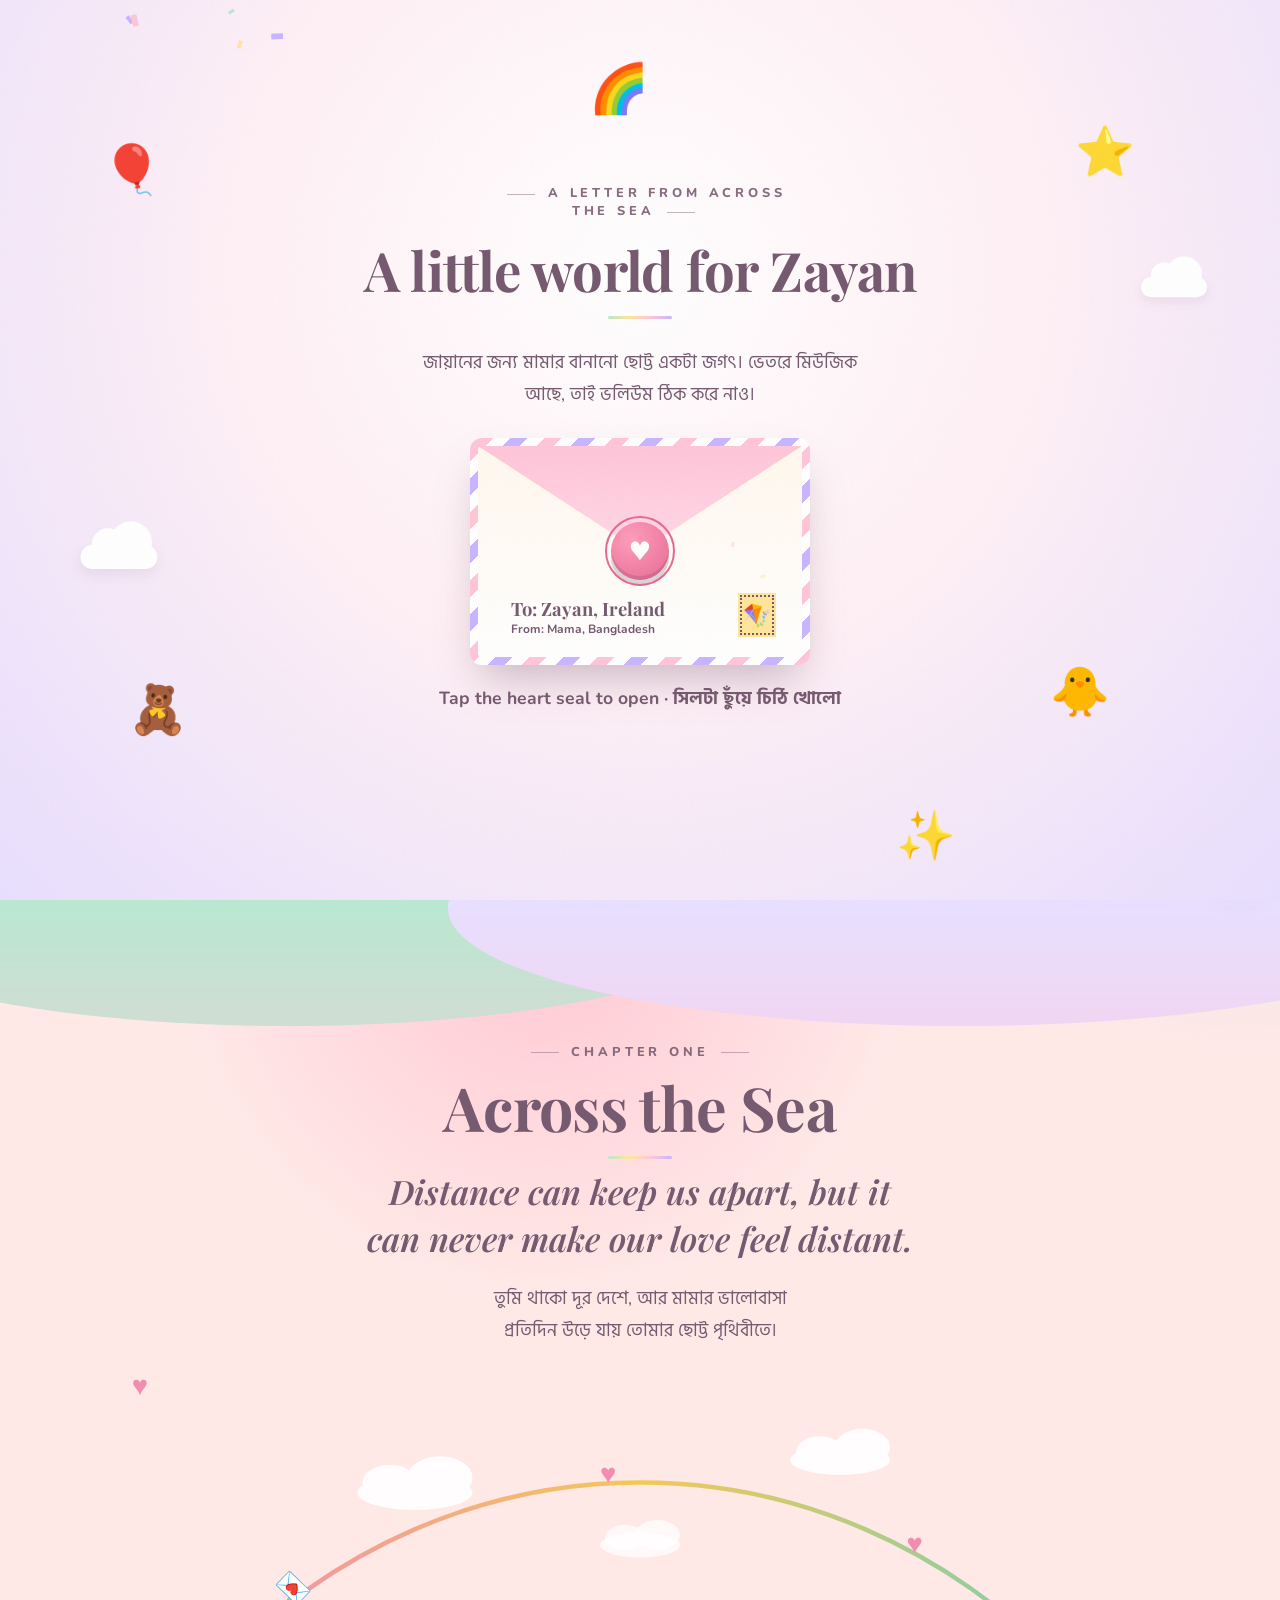
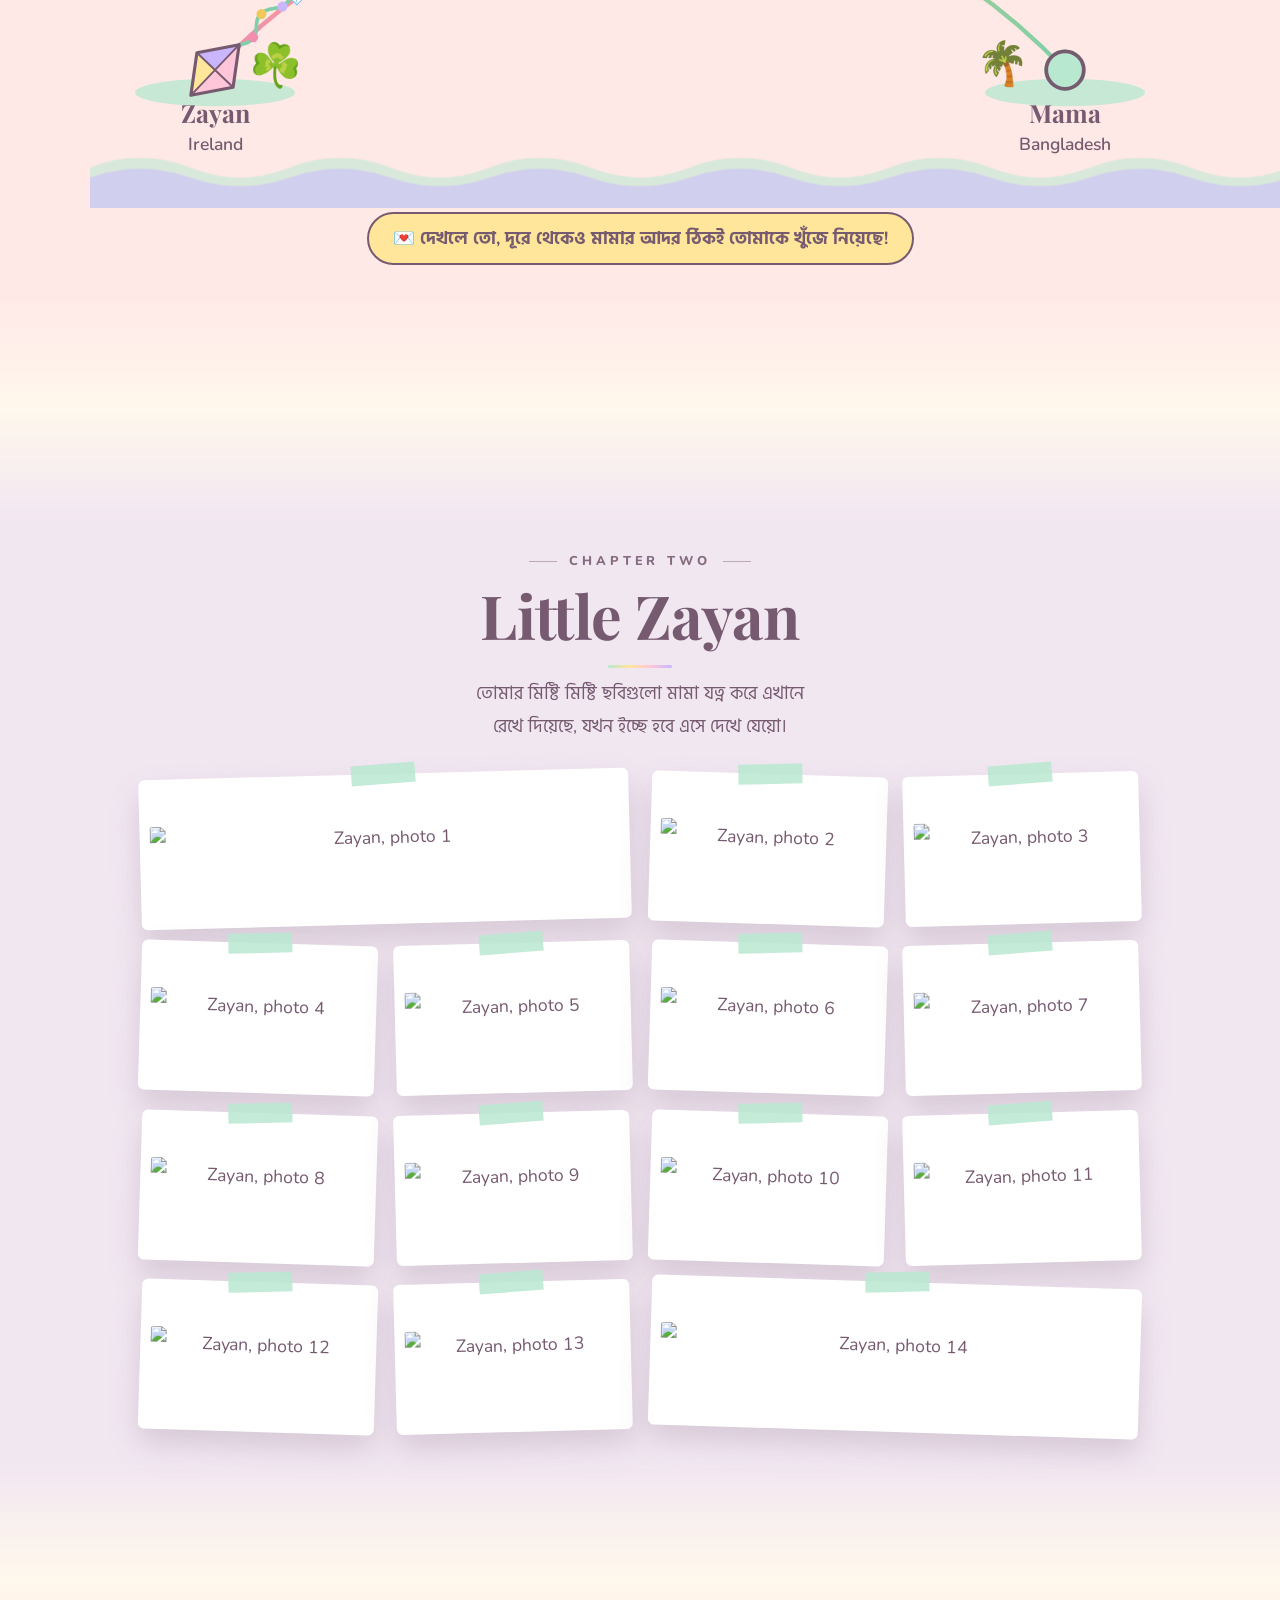
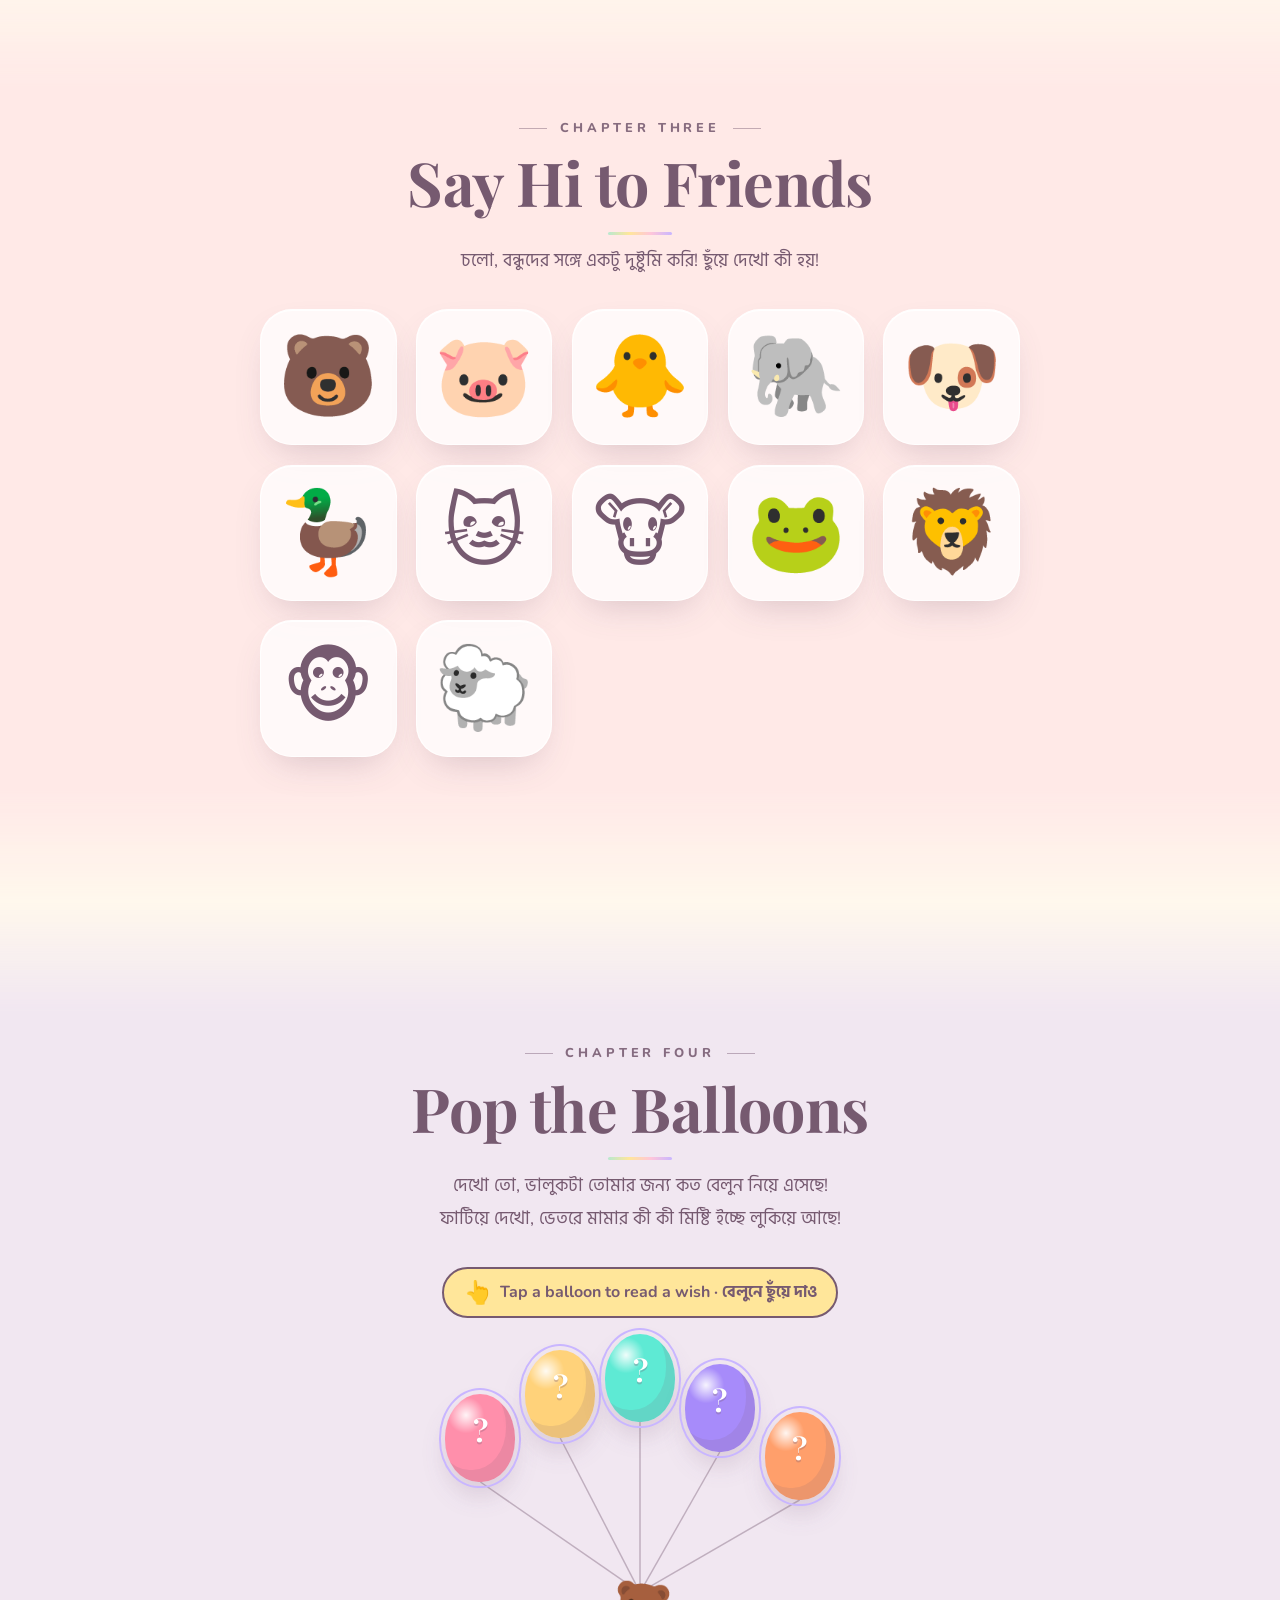
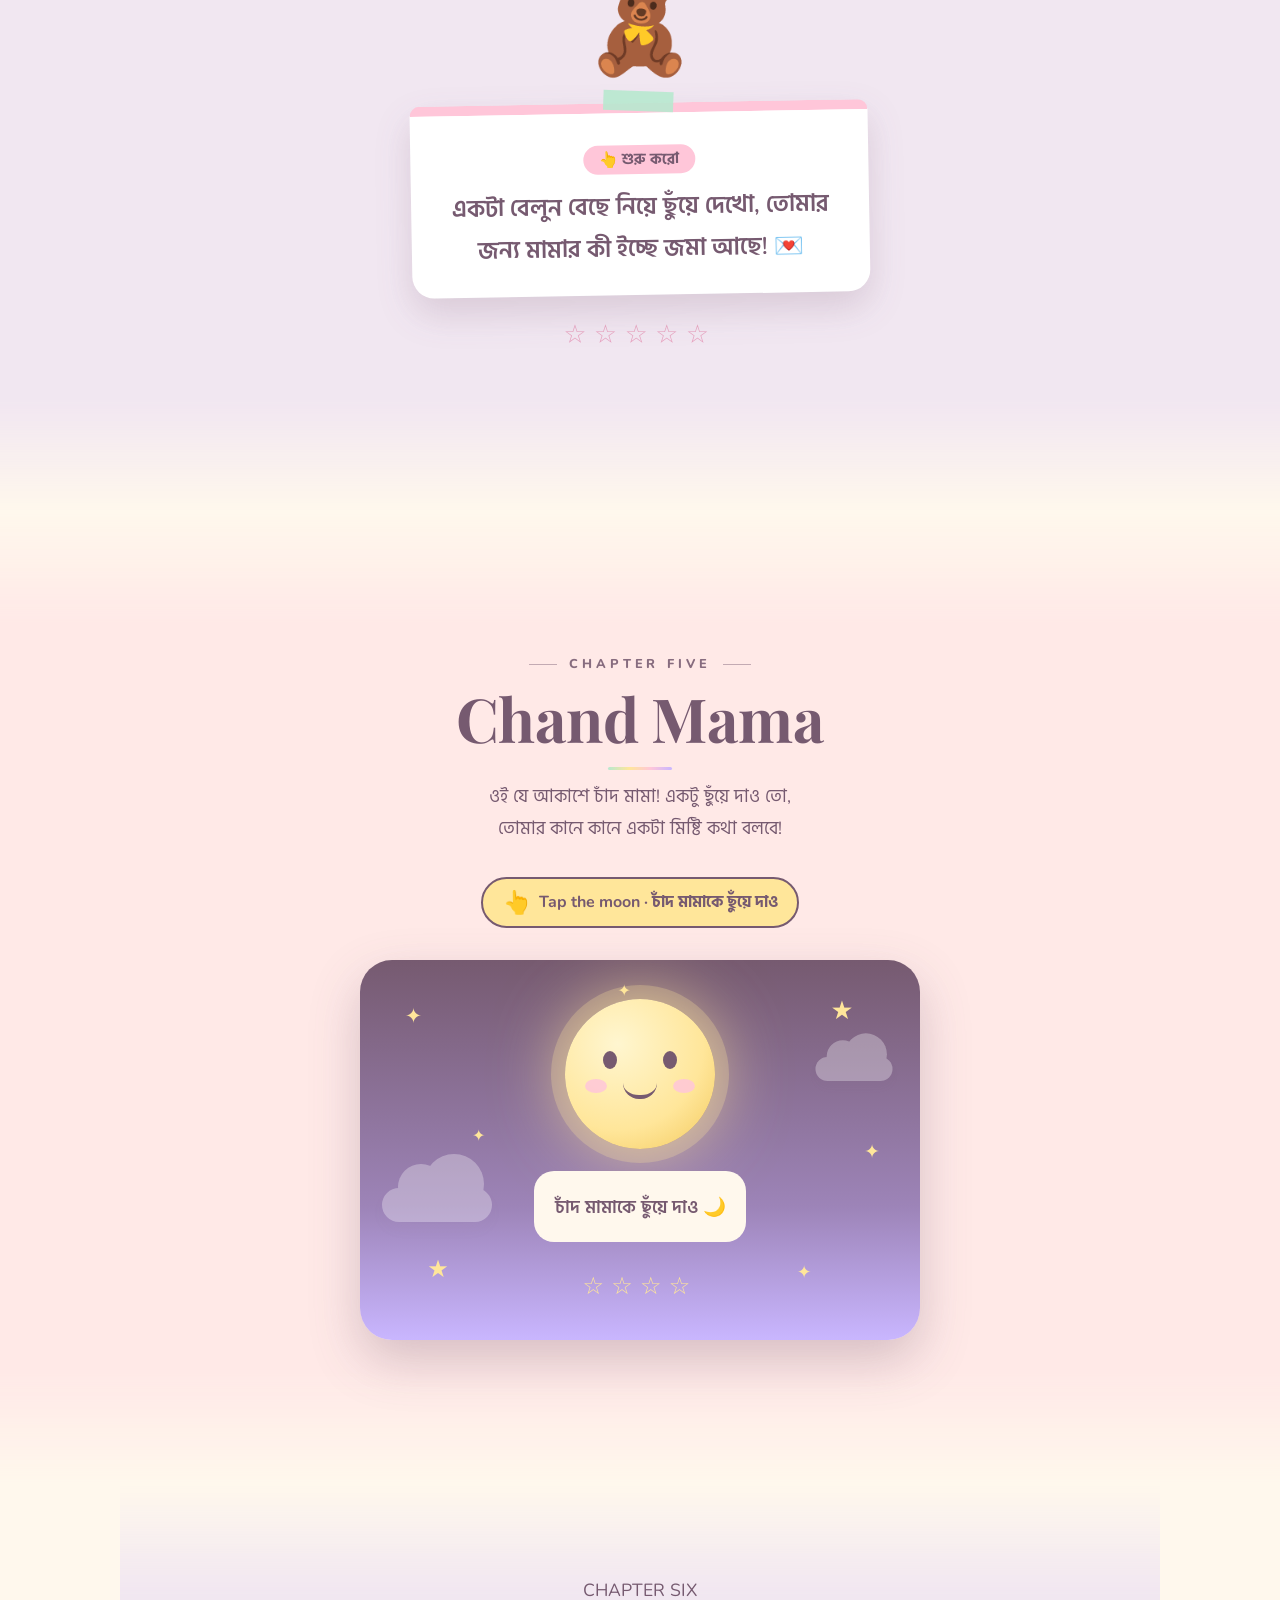
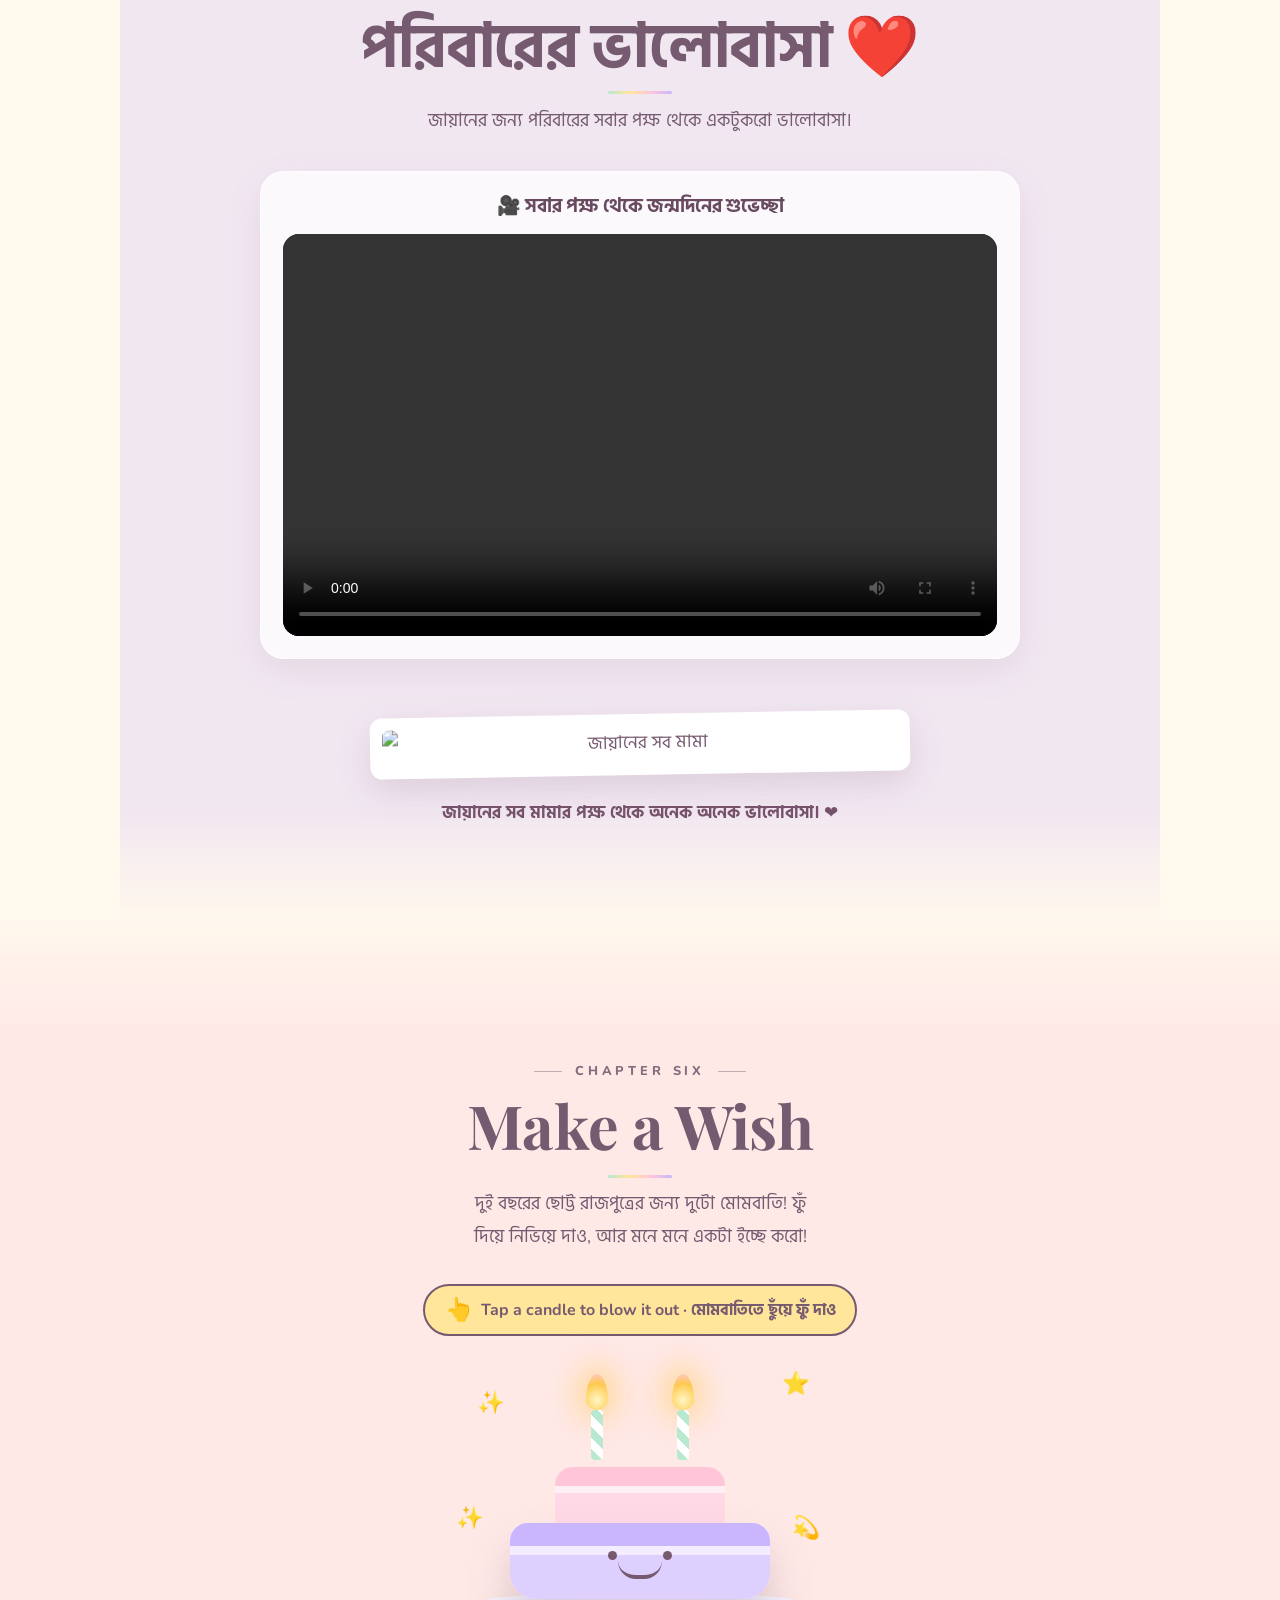
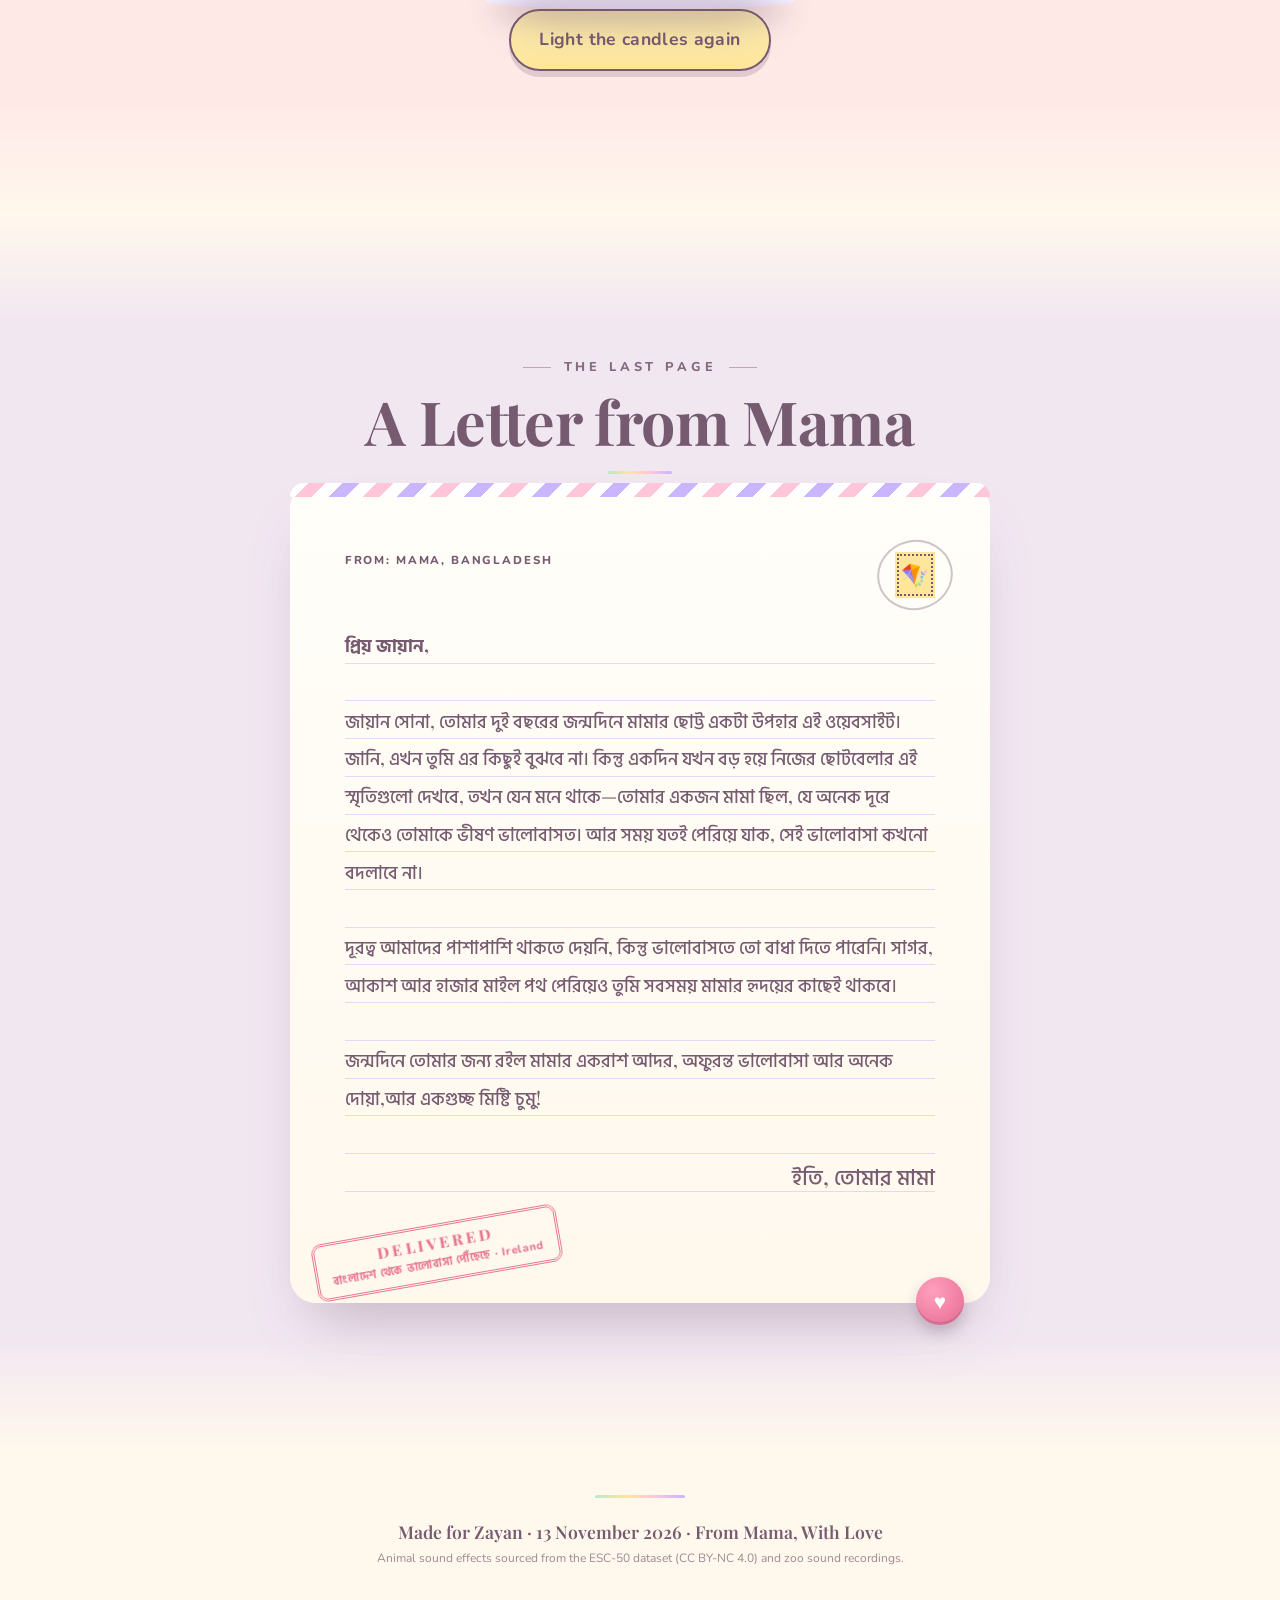
==== images/test.html @ f8119c68 "picture update" ====
<!DOCTYPE html>
<html lang="en">
<head>
<meta charset="utf-8">
<meta name="viewport" content="width=device-width, initial-scale=1, viewport-fit=cover">
<title>Happy 2nd Birthday, Zayan</title>
<link rel="preconnect" href="https://fonts.googleapis.com">
<link rel="stylesheet" href="https://fonts.googleapis.com/css2?family=Hind+Siliguri:wght@400;500;600&family=Nunito:wght@400;600;700&family=Playfair+Display:wght@600;700;800&display=swap">
<style>
/* Candy Wonderland storybook. Playfair Display headings, Nunito English body, Hind Siliguri Bangla. */
:root{--bg:#FFF8ED;--pink:#FFC6D9;--lav:#C9B6FF;--lemon:#FFE69A;--mint:#B9E8D0;--plum:#765A70;--mlav:#E8DFFF;--ppink:#FFF0F5;
--ink:var(--plum);--glass:rgba(255,255,255,.74);--line:rgba(118,90,112,.2);--ease:cubic-bezier(.22,1,.36,1);
--serif:"Playfair Display","Hind Siliguri",Georgia,serif;--sans:"Nunito","Hind Siliguri",system-ui,sans-serif;
box-sizing:border-box;color-scheme:light;padding-top:env(safe-area-inset-top,0px);padding-bottom:env(safe-area-inset-bottom,0px)}
*,*::before,*::after{box-sizing:inherit}
html{scroll-behavior:smooth;scroll-padding-top:env(safe-area-inset-top,0px)}
body{margin:0;background:var(--bg);color:var(--ink);font:400 1.1rem/1.85 var(--sans);overflow-x:hidden}
body.lock{overflow:hidden}
h1,h2,h3{font-family:var(--serif);margin:0;font-weight:700;line-height:1.15}
p{margin:0 0 1rem}
button{font:inherit;color:inherit;cursor:pointer;touch-action:manipulation;-webkit-tap-highlight-color:transparent}
:focus-visible{outline:3px solid var(--plum);outline-offset:4px;border-radius:12px}

/* pastel aurora + tiny sparkles (JS shifts --c per scene) */
@property --c{syntax:"<color>";inherits:false;initial-value:#C9B6FF}
.aur{position:fixed;z-index:-1;width:65vmax;height:65vmax;border-radius:50%;opacity:.5;background:radial-gradient(circle,var(--c) 0,transparent 62%);transition:--c 2.4s}
.a1{--c:#C9B6FF;left:-25vmax;top:-20vmax}.a2{--c:#B9E8D0;right:-30vmax;top:30vh;opacity:.4}.a3{--c:#FFC6D9;left:10vw;bottom:-35vmax;opacity:.45}
body::before{content:"";position:fixed;inset:0;z-index:-1;pointer-events:none;opacity:.6;background:radial-gradient(4px 4px at 12% 18%,#C9B6FF,transparent),radial-gradient(3px 3px at 30% 60%,#FFC6D9,transparent),radial-gradient(4px 4px at 55% 12%,#FFE69A,transparent),radial-gradient(3px 3px at 72% 40%,#B9E8D0,transparent),radial-gradient(4px 4px at 88% 75%,#C9B6FF,transparent),radial-gradient(3px 3px at 20% 88%,#FFE69A,transparent),radial-gradient(3px 3px at 46% 80%,#FFC6D9,transparent),radial-gradient(4px 4px at 93% 14%,#B9E8D0,transparent),radial-gradient(3px 3px at 7% 48%,#FFC6D9,transparent)}
#fx{position:fixed;inset:0;width:100%;height:100%;pointer-events:none;z-index:90}
.bar{position:fixed;left:0;right:0;top:0;height:4px;background:linear-gradient(90deg,var(--mint),var(--lemon),var(--pink),var(--lav));transform:scaleX(0);transform-origin:0 50%;z-index:70}
.glass{background:var(--glass);border:1px solid var(--line);border-radius:26px;box-shadow:0 10px 30px rgba(118,90,112,.12)}
.btn{display:inline-block;padding:.8rem 1.8rem;border-radius:999px;border:2px solid var(--plum);background:var(--lemon);font-weight:700;color:var(--plum);text-decoration:none;transition:box-shadow .4s var(--ease),background .4s,transform .2s}
.btn:hover{background:var(--pink);box-shadow:0 8px 0 rgba(118,90,112,.25)}.btn:active{transform:scale(.96)}.btn[hidden]{display:none}

/* gate: a letter from Mama (airmail envelope) */
.gate{position:fixed;inset:0;z-index:80;display:grid;place-content:center;justify-items:center;gap:1.1rem;text-align:center;padding:1.5rem;overflow:hidden;background:radial-gradient(circle at 50% 30%,#fff,var(--ppink) 45%,var(--mlav) 100%);transition:opacity 1s var(--ease),visibility 0s 1s}
.gate.open{opacity:0;visibility:hidden;pointer-events:none}
.gate>*{position:relative;z-index:1}.gate>.fzs,.gate>.cloud{position:absolute;z-index:0}
.gate h2{font-size:clamp(2rem,7.5vw,3.4rem)}
.gate p{max-width:26em;margin:0}
.env{width:min(84vw,340px);aspect-ratio:3/2;margin-top:.6rem;animation:eb 3s ease-in-out infinite}
@keyframes eb{50%{translate:0 -8px}}
.env>*{position:absolute}
.env .back{inset:0;border:8px solid transparent;border-radius:12px;background:linear-gradient(#fff,#fff) padding-box,repeating-linear-gradient(-45deg,var(--pink) 0 12px,#fff 12px 24px,var(--lav) 24px 36px,#fff 36px 48px) border-box;box-shadow:0 22px 40px -12px rgba(118,90,112,.4)}
.env .card{z-index:1;left:12%;right:12%;top:12%;bottom:12%;display:grid;place-items:center;border-radius:6px;background:#FFFDF6;border:1px solid var(--line);font:700 1.15rem/1.4 var(--serif);color:var(--plum);transition:transform 1s var(--ease) .45s}
.env .front{z-index:2;inset:8px;border-radius:6px;background:linear-gradient(#FFF8ED,#fff);clip-path:polygon(0 0,50% 50%,100% 0,100% 100%,0 100%)}
.env .addr{z-index:2;left:12%;bottom:12%;display:grid;gap:.15rem;text-align:left;line-height:1.25}
.env .addr b{font:700 1.15rem/1.2 var(--serif);white-space:nowrap}.env .addr small{font-size:.75rem;font-weight:700;white-space:nowrap}
.env .stamp{z-index:2;right:10%;bottom:12%;width:38px;height:44px;display:grid;place-items:center;font-size:1.4rem;background:var(--lemon);outline:2px dotted var(--plum);outline-offset:-4px}
.env .flap{z-index:3;top:8px;left:8px;right:8px;height:calc(50% - 8px);transform-origin:50% 0;background:linear-gradient(#FFC6D9,#ffd9e6);clip-path:polygon(0 0,100% 0,50% 100%);transition:transform .7s var(--ease),z-index 0s .35s}
.seal{z-index:4;left:50%;top:50%;width:58px;height:58px;margin:-29px 0 0 -29px;padding:0;border:0;border-radius:50%;background:radial-gradient(circle at 35% 30%,#ff9fbd,#e56a93);color:#fff;font:400 1.6rem/1 var(--sans);box-shadow:0 6px 0 rgba(118,90,112,.25),inset 0 -4px 0 rgba(0,0,0,.1);animation:sp 2.2s ease-in-out infinite;transition:opacity .3s}
@keyframes sp{50%{scale:1.1}}
.seal::after{content:"";position:absolute;inset:-6px;border:2px solid #e56a93;border-radius:50%;pointer-events:none;animation:rg 2s ease-out infinite}
.gate.opening .env{animation:none}
.gate.opening .flap{transform:rotateX(180deg);z-index:0}
.gate.opening .card{transform:translateY(-62%)}
.gate.opening .seal{opacity:0;animation:none;pointer-events:none}
.tap{font-weight:700;animation:tp 1.8s ease-in-out infinite}
@keyframes tp{50%{opacity:.5}}
@media (max-height:720px){.gate .chap{display:none}.env{width:min(72vw,300px)}.gate{gap:.7rem}.gate h2{font-size:1.9rem}}
@media (prefers-reduced-motion:reduce){.env,.seal,.seal::after,.tap{animation:none!important}}
/* sections as storybook scenes */
section{position:relative;padding:clamp(5rem,13vw,9rem) 1.25rem;max-width:1040px;margin:0 auto;text-align:center}
section{isolation:isolate}
section::after{content:"";position:absolute;z-index:-1;top:0;bottom:0;left:50%;width:100vw;translate:-50% 0;pointer-events:none;background:var(--tint);-webkit-mask-image:linear-gradient(transparent,#000 7rem,#000 calc(100% - 7rem),transparent);mask-image:linear-gradient(transparent,#000 7rem,#000 calc(100% - 7rem),transparent)}
section:nth-of-type(odd){--tint:rgba(255,198,217,.3)}
section:nth-of-type(even){--tint:rgba(201,182,255,.26)}
h2{font-size:clamp(2.2rem,6vw,3.8rem);color:var(--plum);margin-bottom:.6rem}
h2::after{content:"✦ ✦ ✦";display:block;margin-top:.4rem;font:400 .9rem var(--sans);letter-spacing:.5em;color:#E7A3BF}
.sub{max-width:32em;margin:0 auto 2rem}
.quote{font:italic 600 clamp(1.4rem,3.8vw,2.1rem)/1.4 var(--serif);max-width:22em;margin:0 auto 1.2rem}
.rv{opacity:0;transform:translateY(46px);transition:opacity 1.1s var(--ease),transform 1.1s var(--ease);transition-delay:var(--d,0s)}.rv.in{opacity:1;transform:none}

/* hero */
.hero{max-width:none;min-height:100svh;display:grid;place-items:center;overflow:hidden;padding:5rem 1rem 9rem;background:linear-gradient(var(--mlav),var(--ppink) 60%,var(--bg));box-shadow:none;clip-path:none}
.big2{position:absolute;font:800 clamp(20rem,85vw,50rem)/1 var(--serif);color:transparent;-webkit-text-stroke:2px rgba(201,182,255,.55);transform:translate(calc(var(--px,0)*-26px),calc(var(--py,0)*-26px));pointer-events:none;user-select:none}
.hero-in{position:relative;z-index:1}
.kicker{display:inline-block;padding:.35rem 1.5rem;border:2px solid var(--plum);border-radius:999px;background:var(--lemon);font:italic 700 clamp(1.1rem,3.6vw,1.6rem)/1.3 var(--serif);opacity:0;transform:translateY(20px)}
.name{font-size:clamp(5.2rem,25vw,14rem);line-height:.95;color:var(--pink);-webkit-text-stroke:2px var(--plum);text-shadow:0 6px 0 var(--lav),0 14px 0 rgba(118,90,112,.2);margin:.1em 0 .15em;display:flex;justify-content:center}
.name span{display:inline-block;opacity:0;transform:translateY(.6em) rotate(8deg) scale(.7)}
.bn{font:600 clamp(1.3rem,4.5vw,1.9rem)/1.4 var(--serif);opacity:0;transform:translateY(20px)}
.go .kicker,.go .bn{animation:up 1s var(--ease) forwards}.go .kicker{animation-delay:.5s}.go .bn{animation-delay:1.5s}
.go .name span{animation:pop .9s var(--ease) forwards;animation-delay:calc(.7s + var(--i)*.11s)}
@keyframes up{to{opacity:1;transform:none}}@keyframes pop{to{opacity:1;transform:none}}
.note{display:inline-block;width:min(88vw,24em);margin:1.8rem 0 .4rem;padding:.9rem 1.4rem;font:600 clamp(1.05rem,3.8vw,1.3rem)/1.6 var(--sans);opacity:0}.go .note{animation:up 1s 2s var(--ease) forwards}
.note span{display:block;transition:opacity .6s ease,transform .6s ease}.note span.out{opacity:0;transform:translateY(8px)}
.hero .btn{margin-top:1.5rem;opacity:0}.go .hero .btn{animation:up 1s 2.5s var(--ease) forwards}
.fzs{position:absolute;inset:0;pointer-events:none}
.fz{position:absolute;font-size:clamp(1.8rem,6vw,3rem);translate:calc(var(--px,0)*var(--k)*1px) calc(var(--py,0)*var(--k)*1px);animation:fz var(--t) ease-in-out infinite alternate}
@keyframes fz{to{transform:translateY(-26px) rotate(10deg)}}
.scene{position:absolute;left:0;right:0;bottom:0;height:24vh;pointer-events:none}
.hill{position:absolute;bottom:-14vh;height:26vh;border-radius:50%}
.h1{left:-15%;width:75%;background:var(--mint)}.h2{right:-15%;width:80%;background:#E8DFFF;border-top:6px solid #fff}
.castle{position:absolute;right:7%;bottom:5vh;width:clamp(90px,22vw,150px);height:auto;filter:drop-shadow(0 8px 0 rgba(118,90,112,.12))}
.sky{position:absolute;inset:0;pointer-events:none}
.rainbow{position:absolute;left:50%;top:5%;width:min(92vw,680px);height:auto;translate:-50% 0;opacity:.55;fill:none;stroke-width:16;stroke-linecap:round}
.cloud{position:absolute;width:110px;height:34px;border-radius:999px;background:#fff;box-shadow:0 8px 18px rgba(118,90,112,.1);animation:cl 9s ease-in-out infinite alternate}
.cloud::before,.cloud::after{content:"";position:absolute;background:#fff;border-radius:50%}
.cloud::before{width:46px;height:46px;left:16px;top:-24px}.cloud::after{width:60px;height:60px;left:42px;top:-34px}
.c1{left:6%;top:16%}.c2{right:6%;top:34%;scale:.8;animation-delay:-3s}.c3{left:12%;top:54%;scale:.6;opacity:.8;animation-delay:-6s}
@keyframes cl{to{translate:34px 0}}
.cue{margin:1.6rem 0 0;font-size:.95rem;font-weight:700;opacity:0}
.go .cue{animation:up 1s 3s var(--ease) forwards,nudge 1.6s 4s ease-in-out infinite}
@keyframes nudge{50%{translate:0 6px}}

/* kite */
.map{width:100%;height:auto;overflow:visible;margin-top:1rem}.map text{font:700 20px var(--serif);fill:var(--plum)}.map .s{font:600 14px var(--sans)}
.map .ht{font-size:22px;fill:#F28DB0}
.map .em{font:400 34px sans-serif}.map .env{font:400 22px sans-serif}
.arr{display:inline-block;margin:1.2rem auto 0;padding:.7rem 1.5rem;border-radius:999px;background:var(--lemon);border:2px solid var(--plum);font:700 1.1rem/1.5 var(--sans);opacity:0;transform:translateY(14px) scale(.96);transition:opacity .8s var(--ease),transform .8s var(--ease)}
.arr.on{opacity:1;transform:none}
.cl{opacity:.9;animation:cld 10s ease-in-out infinite alternate}.cl2{animation-delay:-4s}.cl3{animation-delay:-7s}
@keyframes cld{to{translate:40px 0}}
.w1,.w2{animation:wv 7s linear infinite}.w2{animation-duration:10s;animation-direction:reverse}
@keyframes wv{to{translate:-160px 0}}
.ring{transform-box:fill-box;transform-origin:center;animation:rg 2.4s ease-out infinite}.r2{animation-delay:-1.2s}
@keyframes rg{from{opacity:.8;transform:scale(1)}to{opacity:0;transform:scale(2.3)}}
.ksway{animation:ksw 2.6s ease-in-out infinite alternate}@keyframes ksw{from{transform:rotate(-7deg)}to{transform:rotate(7deg)}}
.ktail{transform-origin:0 28px;animation:ktl 1.1s ease-in-out infinite alternate}@keyframes ktl{from{transform:rotate(-14deg)}to{transform:rotate(14deg)}}
.hearts{opacity:0;transition:opacity .8s}.map.arrived .hearts{opacity:1}
@media (prefers-reduced-motion:reduce){.ksway,.ktail,.cl,.w1,.w2,.ring{animation:none!important}.hearts{display:none}}

/* photos: polaroid frames, never cropped */
.grid{display:grid;grid-template-columns:repeat(2,1fr);gap:1.2rem;max-width:1000px;margin:0 auto;align-items:start}
.tile{position:relative;padding:10px 10px 34px;border:0;border-radius:6px;background:#fff;box-shadow:0 14px 30px rgba(118,90,112,.22);rotate:-1.5deg;min-height:150px;transition:rotate .4s var(--ease)}
.tile:nth-of-type(even){rotate:1.8deg}.tile:hover{rotate:0deg}
.tile::before{content:"";position:absolute;top:-10px;left:50%;width:64px;height:20px;margin-left:-32px;background:rgba(185,232,208,.85);rotate:-3deg}
.tile img{display:block;width:100%;height:auto;border-radius:3px}
.tile span{display:grid;place-content:center;min-height:180px;border-radius:3px;background:linear-gradient(145deg,var(--mlav),var(--pink));font:700 2rem var(--serif);color:var(--plum)}.tile small{font:600 .85rem var(--sans)}
.tile:first-of-type,.tile:last-of-type{grid-column:span 2}
@media (min-width:800px){.grid{grid-template-columns:repeat(4,1fr)}.tile:first-of-type,.tile:last-of-type{grid-column:span 2}}
.lb{position:fixed;inset:0;z-index:85;display:grid;place-items:center;background:rgba(60,40,58,.94)}.lb[hidden]{display:none}
.lb img{max-width:92vw;max-height:80svh;border-radius:12px;object-fit:contain;border:8px solid #fff}
.lb button{position:absolute;width:48px;height:48px;border-radius:50%;border:0;background:var(--lemon);color:var(--plum);font-size:1.6rem;line-height:1}
#lbx{top:calc(1rem + env(safe-area-inset-top,0px));right:1rem}#lbp{left:.8rem;top:50%}#lbn{right:.8rem;top:50%}

/* friends */
.fr{display:grid;grid-template-columns:repeat(auto-fit,minmax(130px,1fr));gap:1.2rem;max-width:760px;margin:0 auto}
.fb{position:relative;aspect-ratio:1;padding:0;border-radius:32px;font-size:clamp(3.4rem,14vw,5rem);line-height:1;display:grid;place-items:center;animation:sway 4s ease-in-out infinite;animation-delay:var(--dl);transition:transform .3s var(--ease),translate .3s var(--ease),opacity 1s var(--ease)}
@media (hover:hover){.fb:hover{translate:0 -5px}}
@keyframes sway{50%{transform:rotate(3deg) translateY(-6px)}}
@keyframes boing{30%{transform:scale(1.25,.8)}60%{transform:scale(.9,1.2) translateY(-18px)}}
.fb .bub{position:absolute;bottom:92%;left:50%;transform:translate(-50%,0);opacity:0;padding:.35rem .9rem;border-radius:16px;font:600 .95rem/1.3 var(--serif);width:max-content;max-width:min(170px,44vw);text-align:center;background:var(--lemon);color:var(--plum);pointer-events:none;z-index:2}
.fb.hit{animation:wiggle .5s ease}
@keyframes wiggle{25%{transform:rotate(-6deg)}50%{transform:rotate(6deg)}75%{transform:rotate(-3deg)}}
.fb .bub{transform:translate(-50%,6px);transition:opacity .25s ease,transform .25s ease}
.fb.hit .bub{opacity:1;transform:translate(-50%,0)}

/* balloons */
.bunch{position:relative;height:340px;max-width:420px;margin:0 auto}
.bl{position:absolute;width:70px;height:88px;margin-left:-35px;border:0;border-radius:50% 50% 48% 48%;background:radial-gradient(circle at 30% 24%,rgba(255,255,255,.9),transparent 22%),var(--c);box-shadow:inset -9px -12px 0 rgba(118,90,112,.14),0 14px 24px rgba(118,90,112,.18);animation:bob var(--t,4s) ease-in-out infinite;transition:transform .35s var(--ease),opacity .35s}
.bl:hover{transform:scale(1.08)}.bl.pop{transform:scale(1.7);opacity:0;pointer-events:none}
@keyframes bob{50%{translate:0 -18px}}
.strings{position:absolute;inset:0;width:100%;height:100%}.strings line{stroke:rgba(118,90,112,.4);stroke-width:1.5;vector-effect:non-scaling-stroke}
.bear{position:absolute;left:50%;bottom:0;translate:-50% 0;font-size:5.5rem;line-height:1}.bear.hit{animation:boing .6s var(--ease)}
.say{--wc:#C9B6FF;position:relative;max-width:26em;min-height:8.5rem;margin:1.8rem auto 1rem;padding:2rem 1.6rem 1.6rem;display:grid;gap:.7rem;place-items:center;align-content:center;background:#fff;border:0;border-top:10px solid var(--wc);border-radius:10px 10px 22px 22px;box-shadow:0 16px 36px rgba(118,90,112,.2);rotate:-1deg}
.say::before{content:"";position:absolute;top:-22px;left:50%;width:70px;height:20px;margin-left:-35px;background:rgba(185,232,208,.9);rotate:3deg}
.wn{display:inline-block;padding:.15rem 1rem;border-radius:999px;background:var(--wc);font:700 .95rem/1.6 var(--sans);color:var(--plum)}
.wt{font:600 clamp(1.25rem,4.4vw,1.5rem)/1.75 var(--sans)}
.say.sw{animation:sayIn .5s var(--ease)}@keyframes sayIn{from{opacity:0;transform:translateY(10px) scale(.96)}}
.starrow{font-size:1.6rem;letter-spacing:.3em;color:#E7A3BF;margin-bottom:.6rem}
.bl::after{content:"?";position:absolute;left:0;right:0;top:24%;font:700 1.9rem/1 var(--serif);color:#fff;text-shadow:0 2px 0 rgba(118,90,112,.3);pointer-events:none}
.bl::before{content:"";position:absolute;inset:-6px;border-radius:inherit;border:2px solid var(--c);pointer-events:none;animation:ring 2s ease-out infinite;animation-delay:inherit}
@keyframes ring{from{opacity:.9;transform:scale(.92)}to{opacity:0;transform:scale(1.4)}}
.hint{display:inline-flex;align-items:center;gap:.5rem;margin:0 auto 1rem;padding:.5rem 1.2rem;border-radius:999px;background:var(--lemon);border:2px solid var(--plum);font-weight:700;font-size:1rem;line-height:1.4}
.hint[hidden]{display:none}
.hint .fin{display:inline-block;font-size:1.4rem;animation:tapHint 1s ease-in-out infinite}
@keyframes tapHint{50%{transform:translateY(-6px)}}

/* cake */
.cake{position:relative;display:grid;justify-items:center;max-width:340px;margin:1rem auto 0;animation:floaty 5s ease-in-out infinite}
@keyframes floaty{50%{translate:0 -8px}}
.plate{width:310px;height:16px;margin-top:-6px;border-radius:50%;background:linear-gradient(#fff,var(--mlav));box-shadow:0 12px 22px rgba(118,90,112,.25)}
.tw{position:absolute;font-size:1.4rem;line-height:1;pointer-events:none;animation:twk 2.4s ease-in-out infinite}
@keyframes twk{50%{opacity:.25;transform:scale(.7) rotate(20deg)}}
.candles{display:flex;gap:2.4rem}
.cd1{background:none;border:0;padding:.4rem .8rem;display:grid;justify-items:center;transition:transform .3s var(--ease)}.cd1:hover{transform:scale(1.12)}
.fl{width:22px;height:36px;background:radial-gradient(circle at 50% 72%,#fff6c4,#ffc94d 58%,var(--pink));border-radius:50% 50% 50% 50%/72% 72% 28% 28%;box-shadow:0 0 30px 10px rgba(255,201,77,.5);animation:fk .45s ease-in-out infinite alternate;transition:opacity .4s,transform .4s}
.cd1.off .fl{opacity:0;transform:translateY(8px) scale(.2);animation:none}
.st{width:12px;height:50px;border-radius:4px;background:repeating-linear-gradient(45deg,var(--mint) 0 8px,#fff 8px 16px)}
@keyframes fk{to{transform:scale(1.1,.93) rotate(4deg)}}
.t2{width:170px;height:60px;border-radius:18px 18px 8px 8px;background:linear-gradient(var(--pink) 0 32%,#fff0f5 32% 44%,#ffd9e6 44%)}
.t1{position:relative;width:260px;height:76px;border-radius:18px 18px 26px 26px;margin-top:-4px;background:linear-gradient(var(--lav) 0 30%,#f3edff 30% 42%,#ddd0ff 42%);box-shadow:0 26px 40px rgba(118,90,112,.25)}
.t1::before{content:"";position:absolute;left:50%;top:50%;width:44px;height:18px;margin-left:-22px;border-bottom:4px solid var(--plum);border-radius:0 0 40px 40px}
.t1::after{content:"";position:absolute;left:calc(50% - 32px);top:38%;width:9px;height:9px;border-radius:50%;background:var(--plum);box-shadow:55px 0 var(--plum)}
.msg{position:relative;max-width:26em;margin:1.8rem auto 1rem;padding:1.6rem;background:#fff;border-top:10px solid var(--lemon);border-radius:10px 10px 22px 22px;box-shadow:0 16px 36px rgba(118,90,112,.2);rotate:-1deg;font:600 clamp(1.25rem,4.4vw,1.5rem)/1.75 var(--sans)}
.msg:empty{display:none}
.msg.sw{animation:sayIn .5s var(--ease)}

/* chand mama: night sky scene */
.night{position:relative;max-width:560px;min-height:380px;margin:1rem auto 0;padding:2.4rem 1rem 2rem;display:grid;justify-items:center;align-content:center;gap:1.4rem;border-radius:32px;overflow:hidden;background:linear-gradient(#765A70,#9d84b8 65%,#C9B6FF);box-shadow:0 20px 50px rgba(118,90,112,.3)}
.nst{position:absolute;color:var(--lemon);line-height:1;pointer-events:none;animation:twk 2.4s ease-in-out infinite}
.moon{position:relative;width:150px;height:150px;padding:0;border:0;border-radius:50%;background:radial-gradient(circle at 35% 30%,#fff6d0,var(--lemon) 60%,#f3c85a);box-shadow:0 0 0 14px rgba(255,230,154,.25),0 0 calc(70px + var(--gl,0)*22px) rgba(255,230,154,.8);transition:box-shadow 1s;animation:mfloat 5s ease-in-out infinite}
@keyframes mfloat{50%{translate:0 -10px}}
.moon .eye{position:absolute;top:52px;width:14px;height:18px;border-radius:50%;background:var(--plum);transition:height .2s,top .2s}
.moon .eye.l{left:38px}.moon .eye.r{right:38px}
.moon.wink .eye.r{height:3px;top:62px;border-radius:2px}
.moon .cheek{position:absolute;top:80px;width:22px;height:14px;border-radius:50%;background:var(--pink);opacity:.85}.moon .cheek.l{left:20px}.moon .cheek.r{right:20px}
.moon .mouth{position:absolute;left:50%;top:84px;width:34px;height:16px;margin-left:-17px;border-bottom:4px solid var(--plum);border-radius:0 0 40px 40px;transition:height .2s}
.moon.wink .mouth{height:22px}
.ncl{opacity:.3;pointer-events:none}
.moon.sleep{animation-duration:8s}.moon.sleep .eye{height:3px;top:62px;border-radius:2px}.moon.sleep .mouth{height:8px}
.zzz{position:absolute;top:-14px;right:-18px;font-size:1.8rem;line-height:1;opacity:0}
.moon.sleep .zzz{opacity:1;animation:zf 2.2s ease-in-out infinite}
@keyframes zf{50%{translate:6px -10px}}
.mstars{position:relative;z-index:1;color:var(--lemon);font-size:1.5rem;letter-spacing:.3em}
#mrst{position:relative;z-index:1}
.mm{position:relative;z-index:1;max-width:22em;min-height:4.4rem;padding:1rem 1.3rem;display:grid;place-items:center;border-radius:20px;background:var(--bg);color:var(--plum);font:600 1.15rem/1.7 var(--sans)}
.mm.sw{animation:sayIn .5s var(--ease)}
.shoot{position:absolute;left:-12%;top:var(--y);width:90px;height:3px;border-radius:3px;background:linear-gradient(90deg,transparent,var(--lemon));rotate:20deg;pointer-events:none;animation:shoot 1s ease-out forwards}
@keyframes shoot{to{translate:680px 170px;opacity:0}}
@media (prefers-reduced-motion:reduce){.moon,.nst,.zzz,.ncl{animation:none!important}}
/* letter */
.paper{max-width:38em;margin:0 auto;padding:clamp(1.6rem,6vw,3.4rem);text-align:left;font:500 1.15rem/2.05 var(--serif);background:#fff;border:3px dashed var(--lemon);box-shadow:0 18px 50px rgba(118,90,112,.15)}
.sign{text-align:right;font-size:1.4rem}
footer{padding:3rem 1rem 5rem;text-align:center;font:600 1.1rem var(--serif)}
.mus{position:fixed;right:1rem;bottom:calc(1rem + env(safe-area-inset-bottom,0px));z-index:65;width:48px;height:48px;border-radius:50%;font-size:1.3rem}
.mus[aria-pressed=false]{opacity:.5}

/* birthday overlay */
.yay{position:fixed;inset:0;z-index:75;display:flex;flex-direction:column;align-items:center;gap:1.2rem;overflow-y:auto;overscroll-behavior:contain;-webkit-overflow-scrolling:touch;text-align:center;padding:2rem 1.25rem calc(2rem + env(safe-area-inset-bottom,0px));background:rgba(255,240,245,.94);opacity:0;visibility:hidden;transition:opacity .6s var(--ease),visibility 0s .6s}
.yay>*{flex:none;max-width:100%}.yay>:first-child{margin-top:auto}.yay>:last-child{margin-bottom:auto}
.yay.show{opacity:1;visibility:visible;transition-delay:0s}
.yay h2{font-size:clamp(2.6rem,10vw,5.4rem);opacity:0;transform:scale(.6) rotate(-4deg)}
.yay.show h2{animation:pop 1s .2s var(--ease) forwards}
.yay p{font:600 clamp(1.2rem,4vw,1.8rem)/1.5 var(--serif);margin:0}
.row span{display:inline-block;font-size:clamp(2.4rem,10vw,4rem);margin:0 .15em;animation:jump .8s ease-in-out infinite;animation-delay:calc(var(--i)*.12s)}
@keyframes jump{50%{transform:translateY(-22px) rotate(-8deg)}}

/* premium polish */
html{scrollbar-color:#C9B6FF var(--bg);scrollbar-width:thin}
body{-webkit-font-smoothing:antialiased;text-rendering:optimizeLegibility}
::selection{background:var(--pink);color:var(--plum)}
h1,h2,h3,.sub,.quote{text-wrap:balance}p{text-wrap:pretty}
body::after{content:"";position:fixed;inset:0;z-index:92;pointer-events:none;opacity:.05;mix-blend-mode:multiply;background-image:url("data:image/svg+xml,%3Csvg xmlns='http://www.w3.org/2000/svg' width='160' height='160'%3E%3Cfilter id='n'%3E%3CfeTurbulence type='fractalNoise' baseFrequency='.9' numOctaves='2' stitchTiles='stitch'/%3E%3C/filter%3E%3Crect width='100%25' height='100%25' filter='url(%23n)'/%3E%3C/svg%3E")}
.chap{margin:0 0 .6rem;font:800 .8rem/1.4 var(--sans);letter-spacing:.3em;text-transform:uppercase;color:rgba(118,90,112,.88)}
.chap::before,.chap::after{content:"";display:inline-block;width:28px;height:1px;margin:0 .8rem;vertical-align:middle;background:currentColor;opacity:.5}
h2{letter-spacing:-.01em}
h2::after{content:"";display:block;width:64px;height:3px;margin:.9rem auto 0;border-radius:3px;background:linear-gradient(90deg,var(--mint),var(--lemon),var(--pink),var(--lav))}
.glass:not(.say):not(.paper){border:1px solid rgba(255,255,255,.85);box-shadow:0 16px 36px -14px rgba(118,90,112,.3),inset 0 1px 0 #fff}
.btn{background:linear-gradient(#FFEFB5,var(--lemon));box-shadow:0 6px 0 rgba(118,90,112,.22);letter-spacing:.02em}
.btn:hover{background:linear-gradient(#FFD9E6,var(--pink));box-shadow:0 8px 0 rgba(118,90,112,.25);translate:0 -2px}
.btn:active{translate:0 3px;box-shadow:0 2px 0 rgba(118,90,112,.25)}
.paper{position:relative;padding-bottom:clamp(3rem,8vw,4.4rem)}
.paper::after{content:"♥";position:absolute;right:1.6rem;bottom:-22px;width:48px;height:48px;display:grid;place-items:center;border-radius:50%;background:radial-gradient(circle at 35% 30%,#ff9fbd,#e56a93);color:#fff;font-size:1.3rem;line-height:1;box-shadow:0 8px 14px rgba(118,90,112,.3),inset 0 -3px 0 rgba(0,0,0,.1)}
footer{position:relative}
footer::before{content:"";display:block;width:90px;height:3px;margin:0 auto 1.4rem;border-radius:3px;background:linear-gradient(90deg,var(--mint),var(--lemon),var(--pink),var(--lav))}
/* premium letter */
.paper{--lh:2.05;border:0;padding-top:calc(clamp(1.6rem,6vw,3.4rem) + 14px);padding-bottom:clamp(5.6rem,16vw,6.4rem);background:linear-gradient(#FFFEF9,#FFF8ED);box-shadow:0 34px 60px -24px rgba(118,90,112,.4),inset 0 1px 0 #fff;color:var(--plum)}
.airband{position:absolute;top:0;left:0;right:0;height:14px;border-radius:26px 26px 0 0;background:repeating-linear-gradient(-45deg,var(--pink) 0 12px,#fff 12px 24px,var(--lav) 24px 36px,#fff 36px 48px)}
.phead{display:flex;justify-content:space-between;align-items:flex-start;gap:1rem;margin-bottom:1.8rem}
.from{margin:0;font:800 .72rem/1.5 var(--sans);letter-spacing:.16em;text-transform:uppercase}
.pstamp{position:relative;flex:none;width:40px;height:46px;display:grid;place-items:center;font-size:1.4rem;background:var(--lemon);outline:2px dotted var(--plum);outline-offset:-4px}
.pstamp::after{content:"";position:absolute;inset:-12px -18px;border:2px solid rgba(118,90,112,.35);border-radius:50%;rotate:-12deg;pointer-events:none}
.plines{line-height:var(--lh);background:repeating-linear-gradient(to bottom,transparent 0,transparent calc(var(--lh)*1em - 1px),rgba(201,182,255,.5) calc(var(--lh)*1em - 1px),rgba(201,182,255,.5) calc(var(--lh)*1em))}
.plines p{margin:0 0 calc(var(--lh)*1em)}.plines p:last-child{margin-bottom:0}
.plines p:first-child{font-weight:700}
.plines p.rv{opacity:1;transform:none;clip-path:none;transition:none}.plines p.rv.in{clip-path:none}
.dstamp{position:absolute;left:1.4rem;bottom:1.3rem;display:grid;gap:.1rem;padding:.4rem .9rem;border:3px double #e56a93;border-radius:10px;color:#e56a93;text-align:center;line-height:1.2;mix-blend-mode:multiply;pointer-events:none}
.dstamp b{font:800 .95rem var(--serif);letter-spacing:.2em}.dstamp span{font:800 .7rem var(--sans);letter-spacing:.06em}
.dstamp.rv{opacity:0;transform:none;rotate:-10deg;scale:1.9;transition:opacity .15s var(--d,0s),scale .4s cubic-bezier(.3,1.7,.5,1) var(--d,0s)}
.dstamp.rv.in{opacity:.9;scale:1}
@media (prefers-reduced-motion:reduce){.plines p.rv{clip-path:none}.dstamp.rv{opacity:.9;scale:1}}
@media (max-width:600px){.plate{width:280px}.map text{font-size:30px}.map .s{font-size:24px}.map .ht{font-size:30px}.map .em{font-size:52px}.map .env{font-size:30px}.paper{font-size:1.05rem;line-height:1.95;--lh:1.95}.bl{width:64px;height:82px;margin-left:-32px}.t1{width:230px}.t2{width:150px}.fr{gap:.8rem}}
@media (prefers-reduced-motion:reduce){*{animation-duration:.01s!important;animation-delay:0s!important;transition-duration:.01s!important}html{scroll-behavior:auto}.rv{opacity:1;transform:none}}

.family-section {
  padding: 90px 0;
  position: relative;
  overflow: hidden;
}

.family-video-card {
  max-width: 760px;
  margin: 35px auto 55px;
  padding: 22px;
  background: rgba(255,255,255,.75);
  border: 1px solid rgba(255,255,255,.8);
  border-radius: 24px;
  box-shadow: 0 12px 35px rgba(120,90,100,.10);
  text-align: center;
}

.family-video-card h3 {
  color: #684b60;
  margin: 0 0 18px;
  font-size: 19px;
}

.family-video {
  width: 100%;
}

.family-video-card video {
  display: block;
  width: 100%;
  aspect-ratio: 16 / 9;
  object-fit: contain;
  background: #1b1720;
  border-radius: 16px;
}

.mamas-card {
  max-width: 540px;
  margin: 0 auto;
  text-align: center;
}

.mamas-photo-frame {
  padding: 12px 12px 16px;
  background: white;
  border-radius: 12px;
  box-shadow: 0 12px 35px rgba(100,70,90,.15);
  transform: rotate(-1deg);
  transition: transform .3s ease;
}

.mamas-photo-frame:hover {
  transform: rotate(0) translateY(-5px);
}

.mamas-photo-frame img {
  display: block;
  width: 100%;
  max-height: 480px;
  object-fit: cover;
  border-radius: 7px;
}

.mamas-caption {
  margin: 24px 0 0;
  color: #76536b;
  font-size: 17px;
  font-weight: 700;
  line-height: 1.8;
  text-align: center;
  white-space: pre-line;
}

@media (max-width: 600px) {
  .family-section {
    padding: 60px 0;
  }

  .family-video-card {
    margin: 25px auto 40px;
    padding: 12px;
  }

  .family-video-card h3 {
    font-size: 16px;
  }

  .mamas-photo-frame img {
    max-height: 380px;
  }

  .mamas-caption {
    font-size: 15px;
  }
}

</style>

</head>
<body class="lock">
<div class="aur a1"></div><div class="aur a2"></div><div class="aur a3"></div>
<canvas id="fx" aria-hidden="true"></canvas>
<div class="bar" id="bar"></div>
<div class="yay" id="yay" role="dialog" aria-modal="true" aria-label="Happy Birthday Zayan"><h2>Happy Birthday, Zayan!</h2><p>“শুভ জন্মদিন, আমার আদরের জায়ান সোনা! তোমার ছোট্ট পৃথিবীটা হাসি, আনন্দ আর রঙিন স্বপ্নে ভরে উঠুক। মামার সবটুকু ভালোবাসা আর দোয়া সবসময় তোমার জন্য।” ❤️</p><div class="row" aria-hidden="true"><span style="--i:0">🐻</span><span style="--i:1">🐰</span><span style="--i:2">🐥</span><span style="--i:3">🐘</span><span style="--i:4">🐶</span><span style="--i:5">🦆</span></div><button class="btn" id="yayx">Yay! Thank you</button></div>

<div class="gate" id="gate">
  <div class="fzs" aria-hidden="true"><span class="fz" style="left:8%;top:14%;--t:4s;--k:0">🎈</span><span class="fz" style="left:84%;top:12%;--t:5s;--k:0">⭐</span><span class="fz" style="left:10%;top:74%;--t:4.5s;--k:0">🧸</span><span class="fz" style="left:82%;top:72%;--t:3.8s;--k:0">🐥</span><span class="fz" style="left:46%;top:5%;--t:5.5s;--k:0">🌈</span><span class="fz" style="left:70%;top:88%;--t:4.2s;--k:0">✨</span></div>
  <i class="cloud" style="left:5%;top:60%;scale:.7" aria-hidden="true"></i><i class="cloud" style="right:4%;top:30%;scale:.6;animation-delay:-4s" aria-hidden="true"></i>
  <p class="chap">A letter from across the sea</p>
  <h2>A little world for Zayan</h2>
  <p>জায়ানের জন্য মামার বানানো ছোট্ট একটা জগৎ। ভেতরে মিউজিক আছে, তাই ভলিউম ঠিক করে নাও।</p>
  <div class="env">
    <div class="back"></div>
    <div class="card" aria-hidden="true"><span>Happy 2nd Birthday,<br>Zayan ♥️</span></div>
    <div class="front"></div>
    <div class="addr"><b>To: Zayan, Ireland</b><small>From: Mama, Bangladesh</small></div>
    <div class="stamp" aria-hidden="true">🪁</div>
    <div class="flap"></div>
    <button class="seal" id="seal" aria-label="Open the letter">♥</button>
  </div>
  <p class="tap">Tap the heart seal to open · সিলটা ছুঁয়ে চিঠি খোলো</p>
</div>

<button class="mus glass" id="mus" aria-pressed="true" aria-label="Toggle music">♪</button>

<main>
<header class="hero" id="top">
  <div class="sky" aria-hidden="true"><svg class="rainbow" viewBox="0 0 400 200"><path d="M20 200A180 180 0 0 1 380 200" stroke="#FFC6D9"/><path d="M40 200A160 160 0 0 1 360 200" stroke="#FFE69A"/><path d="M60 200A140 140 0 0 1 340 200" stroke="#B9E8D0"/><path d="M80 200A120 120 0 0 1 320 200" stroke="#C9B6FF"/></svg><i class="cloud c1"></i><i class="cloud c2"></i><i class="cloud c3"></i></div>
  <div class="scene" aria-hidden="true"><i class="hill h1"></i><i class="hill h2"></i><svg class="castle" viewBox="0 -16 140 136" fill="none" stroke="#765A70" stroke-width="2.5" stroke-linejoin="round" stroke-linecap="round"><rect x="10" y="50" width="28" height="70" fill="#FFC6D9"/><polygon points="6,50 24,20 42,50" fill="#C9B6FF"/><rect x="102" y="50" width="28" height="70" fill="#FFC6D9"/><polygon points="98,50 116,20 134,50" fill="#C9B6FF"/><rect x="40" y="40" width="60" height="80" fill="#FFF0F5"/><polygon points="36,40 70,0 104,40" fill="#C9B6FF"/><line x1="70" y1="0" x2="70" y2="-14"/><polygon points="70,-14 88,-8 70,-2" fill="#FFE69A"/><path d="M60 120V92a10 10 0 0 1 20 0V120" fill="#765A70"/><circle cx="24" cy="76" r="6" fill="#FFE69A"/><circle cx="116" cy="76" r="6" fill="#FFE69A"/><circle cx="70" cy="64" r="7" fill="#FFE69A"/></svg></div>
  <div class="big2" aria-hidden="true">2</div>
  <div class="fzs" aria-hidden="true"><span class="fz" style="left:8%;top:22%;--t:4s;--k:30">🎈</span><span class="fz" style="left:84%;top:16%;--t:5s;--k:-24">⭐</span><span class="fz" style="left:11%;top:70%;--t:4.5s;--k:20">🫍</span><span class="fz" style="left:80%;top:66%;--t:3.8s;--k:-34">🐥</span><span class="fz" style="left:46%;top:7%;--t:5.5s;--k:16">🐼</span><span class="fz" style="left:68%;top:86%;--t:4.2s;--k:26">🦄</span><span class="fz" style="left:22%;top:9%;--t:6s;--k:-18">🦖</span><span class="fz" style="left:90%;top:42%;--t:4.8s;--k:22">🎁</span></div>
  <div class="hero-in">
    <div class="kicker">✦ Happy 2nd Birthday ✦</div>
    <h1 class="name" id="name" aria-label="Zayan"></h1>
    <p class="bn">“শুভ জন্মদিন, ছোট্ট রাজপুত্র জায়ান!” 🎂</p>
    <div class="note glass" id="note"></div>
    <a class="btn" id="begin" href="#distance" data-mag>Begin the journey</a>
    <p class="cue" aria-hidden="true">scroll down ↓</p>
  </div>
</header>

<section id="distance">
  <p class="chap rv">Chapter One</p>
  <h2 class="rv">Across the Sea</h2>
  <p class="quote rv" style="--d:.1s">Distance can keep us apart, but it can never make our love feel distant.</p>
  <p class="sub rv" style="--d:.2s">তুমি থাকো দূর দেশে, আর মামার ভালোবাসা প্রতিদিন উড়ে যায় তোমার ছোট্ট পৃথিবীতে।</p>
  <svg class="map rv" id="map" viewBox="0 0 800 310" role="img" aria-label="A kite flying on a thread from Bangladesh to Ireland">
    <defs><linearGradient id="g" x1="1" x2="0"><stop offset="0" stop-color="#7FCFAB"/><stop offset=".5" stop-color="#F3C85A"/><stop offset="1" stop-color="#F28DB0"/></linearGradient></defs>
    <g aria-hidden="true"><g class="cl cl1"><ellipse cx="220" cy="78" rx="46" ry="14" fill="#fff"/><ellipse cx="200" cy="70" rx="22" ry="14" fill="#fff"/><ellipse cx="240" cy="66" rx="26" ry="17" fill="#fff"/></g>
    <g class="cl cl2"><ellipse cx="560" cy="52" rx="40" ry="12" fill="#fff"/><ellipse cx="544" cy="45" rx="19" ry="12" fill="#fff"/><ellipse cx="578" cy="42" rx="22" ry="15" fill="#fff"/></g>
    <g class="cl cl3"><ellipse cx="400" cy="120" rx="32" ry="10" fill="#fff" opacity=".8"/><ellipse cx="388" cy="114" rx="16" ry="10" fill="#fff" opacity=".8"/><ellipse cx="414" cy="112" rx="18" ry="12" fill="#fff" opacity=".8"/></g></g>
    <g aria-hidden="true"><path class="w1" d="M-40 298q40-16 80 0t80 0t80 0t80 0t80 0t80 0t80 0t80 0t80 0t80 0t80 0t80 0t80 0V330H-40Z" fill="#B9E8D0" opacity=".55"/><path class="w2" d="M-40 306q40-14 80 0t80 0t80 0t80 0t80 0t80 0t80 0t80 0t80 0t80 0t80 0t80 0t80 0V330H-40Z" fill="#C9B6FF" opacity=".5"/></g>
    <g aria-hidden="true"><ellipse cx="740" cy="238" rx="64" ry="11" fill="#B9E8D0" opacity=".8"/><ellipse cx="60" cy="238" rx="64" ry="11" fill="#B9E8D0" opacity=".8"/><text class="em" x="690" y="226" text-anchor="middle">🌴</text><text class="em" x="108" y="228" text-anchor="middle">☘️</text></g>
    <path d="M740 220C550 20 250 20 60 220" fill="none" stroke="rgba(118,90,112,.35)" stroke-width="2" stroke-dasharray="3 9"/>
    <path id="thread" d="M740 220C550 20 250 20 60 220" fill="none" stroke="url(#g)" stroke-width="3.5" stroke-linecap="round"/>
    <g class="hearts" aria-hidden="true"><text class="ht" text-anchor="middle">♥<animateMotion dur="6s" repeatCount="indefinite" begin="0s"><mpath href="#thread"/></animateMotion></text><text class="ht" text-anchor="middle">♥<animateMotion dur="6s" repeatCount="indefinite" begin="2s"><mpath href="#thread"/></animateMotion></text><text class="ht" text-anchor="middle">♥<animateMotion dur="6s" repeatCount="indefinite" begin="4s"><mpath href="#thread"/></animateMotion></text></g>
    <circle class="ring" cx="740" cy="220" r="15" fill="none" stroke="#7FCFAB" stroke-width="3"/><circle cx="740" cy="220" r="15" fill="#B9E8D0" stroke="#765A70" stroke-width="3"/><text x="740" y="262" text-anchor="middle">Mama</text><text class="s" x="740" y="284" text-anchor="middle">Bangladesh</text>
    <circle class="ring r2" cx="60" cy="220" r="15" fill="none" stroke="#F28DB0" stroke-width="3"/><circle cx="60" cy="220" r="15" fill="#FFC6D9" stroke="#765A70" stroke-width="3"/><text x="60" y="262" text-anchor="middle">Zayan</text><text class="s" x="60" y="284" text-anchor="middle">Ireland</text>
    <g id="kite"><g class="ksway"><g class="ktail"><path d="M0 28q-9 11 0 20t0 20t0 20" fill="none" stroke="#7FCFAB" stroke-width="3" stroke-linecap="round"/><circle cx="-4" cy="40" r="4" fill="#F28DB0"/><circle cx="4" cy="58" r="4" fill="#F3C85A"/><circle cx="-4" cy="74" r="4" fill="#C9B6FF"/><text class="env" x="0" y="98" text-anchor="middle">💌</text></g><polygon points="0,-28 20,0 0,28 -20,0" fill="#FFC6D9"/><polygon points="0,-28 20,0 0,0" fill="#FFE69A"/><polygon points="0,0 20,0 0,28" fill="#C9B6FF"/><path d="M0 -28V28M-20 0H20" stroke="#765A70" stroke-width="1.5"/><polygon points="0,-28 20,0 0,28 -20,0" fill="none" stroke="#765A70" stroke-width="2.5" stroke-linejoin="round"/></g></g>
  </svg>
  <p class="arr" id="arr" aria-live="polite">💌 দেখলে তো, দূরে থেকেও মামার আদর ঠিকই তোমাকে খুঁজে নিয়েছে!</p>
</section>

<section id="photos">
  <p class="chap rv">Chapter Two</p>
  <h2 class="rv">Little Zayan</h2>
  <p class="sub rv" style="--d:.1s">তোমার মিষ্টি মিষ্টি ছবিগুলো মামা যত্ন করে এখানে রেখে দিয়েছে, যখন ইচ্ছে হবে এসে দেখে যেয়ো।</p>
  <div class="grid" id="grid"></div>
</section>
<div class="lb" id="lb" role="dialog" aria-modal="true" aria-label="Photo viewer" hidden><img id="lbi" alt="Zayan"><button id="lbp" aria-label="Previous photo">‹</button><button id="lbn" aria-label="Next photo">›</button><button id="lbx" aria-label="Close">×</button></div>

<section id="friends">
  <p class="chap rv">Chapter Three</p>
  <h2 class="rv">Say Hi to Friends</h2>
  <p class="sub rv" style="--d:.1s">চলো, বন্ধুদের সঙ্গে একটু দুষ্টুমি করি! ছুঁয়ে দেখো কী হয়!</p>
  <div class="fr" id="fr"></div>
</section>

<section id="balloons">
  <p class="chap rv">Chapter Four</p>
  <h2 class="rv">Pop the Balloons</h2>
  <p class="sub rv" style="--d:.1s">দেখো তো, ভালুকটা তোমার জন্য কত বেলুন নিয়ে এসেছে! ফাটিয়ে দেখো, ভেতরে মামার কী কী মিষ্টি ইচ্ছে লুকিয়ে আছে!</p>
  <p class="hint" id="hint"><span class="fin" aria-hidden="true">👆</span> Tap a balloon to read a wish · বেলুনে ছুঁয়ে দাও</p>
  <div class="bunch rv" id="bunch"><svg class="strings" id="strings" viewBox="0 0 100 100" preserveAspectRatio="none" aria-hidden="true"></svg><div class="bear" id="bear" aria-hidden="true">🧸</div></div>
  <div class="say glass" id="say" aria-live="polite"></div>
  <div class="starrow" id="starrow" aria-hidden="true"></div>
  <button class="btn" id="again" hidden>Blow new balloons</button>
</section>

<section id="moon">
  <p class="chap rv">Chapter Five</p>
  <h2 class="rv">Chand Mama</h2>
  <p class="sub rv" style="--d:.1s">ওই যে আকাশে চাঁদ মামা! একটু ছুঁয়ে দাও তো, তোমার কানে কানে একটা মিষ্টি কথা বলবে!</p>
  <p class="hint" id="hint3"><span class="fin" aria-hidden="true">👆</span> Tap the moon · চাঁদ মামাকে ছুঁয়ে দাও</p>
  <div class="night rv" id="night">
    <span class="nst" style="left:8%;top:12%;font-size:1.3rem" aria-hidden="true">✦</span><span class="nst" style="left:84%;top:10%;font-size:1.6rem;animation-delay:-.8s" aria-hidden="true">★</span><span class="nst" style="left:20%;top:44%;font-size:1rem;animation-delay:-1.4s" aria-hidden="true">✦</span><span class="nst" style="left:90%;top:48%;font-size:1.2rem;animation-delay:-.4s" aria-hidden="true">✦</span><span class="nst" style="left:12%;top:78%;font-size:1.5rem;animation-delay:-1.9s" aria-hidden="true">★</span><span class="nst" style="left:78%;top:80%;font-size:1.1rem;animation-delay:-1.1s" aria-hidden="true">✦</span><span class="nst" style="left:46%;top:6%;font-size:1rem;animation-delay:-.2s" aria-hidden="true">✦</span>
    <i class="cloud ncl" style="left:4%;top:60%" aria-hidden="true"></i><i class="cloud ncl" style="right:2%;top:24%;scale:.7;animation-delay:-5s" aria-hidden="true"></i>
    <button class="moon" id="moonbtn" aria-label="Tap the moon to hear Chand Mama"><span class="eye l"></span><span class="eye r"></span><span class="cheek l"></span><span class="cheek r"></span><span class="mouth"></span><span class="zzz" aria-hidden="true">💤</span></button>
    <div class="mm" id="mmsg" aria-live="polite"></div>
    <div class="mstars" id="mstars" aria-hidden="true"></div>
    <button class="btn" id="mrst" hidden>Say hello again 🌙</button>
  </div>
</section>

<!-- CHAPTER SIX: FAMILY WISHES -->
<section id="family" class="family-section">
  <div class="wrap">
    <div class="head rv">
      <span class="eyebrow">CHAPTER SIX</span>
      <h2 class="section-title">পরিবারের ভালোবাসা ❤️</h2>
      <p class="section-desc">
        জায়ানের জন্য পরিবারের সবার পক্ষ থেকে একটুকরো ভালোবাসা।
      </p>
    </div>

    <div class="family-video-card rv">
      <h3>🎥 সবার পক্ষ থেকে জন্মদিনের শুভেচ্ছা</h3>
      <video id="familyVideo" controls playsinline preload="metadata">
        Your browser does not support HTML video.
      </video>
    </div>

    <div class="mamas-card rv">
      <div class="mamas-photo-frame">
        <img id="mamasPhoto" alt="জায়ানের সব মামা" loading="lazy">
      </div>
      <p id="mamasCaption" class="mamas-caption"></p>
    </div>
  </div>
</section>


<section id="cake">
  <p class="chap rv">Chapter Six</p>
  <h2 class="rv">Make a Wish</h2>
  <p class="sub rv" style="--d:.1s">দুই বছরের ছোট্ট রাজপুত্রের জন্য দুটো মোমবাতি! ফুঁ দিয়ে নিভিয়ে দাও, আর মনে মনে একটা ইচ্ছে করো!</p>
  <p class="hint" id="hint2"><span class="fin" aria-hidden="true">👆</span> Tap a candle to blow it out · মোমবাতিতে ছুঁয়ে ফুঁ দাও</p>
  <div class="cake rv" style="--d:.2s">
    <div class="candles" id="candles">
      <button class="cd1" aria-label="Blow out candle 1"><span class="fl"></span><span class="st"></span></button>
      <button class="cd1" aria-label="Blow out candle 2"><span class="fl"></span><span class="st"></span></button>
    </div>
    <div class="t2"></div><div class="t1"></div><div class="plate"></div>
    <span class="tw" style="left:2%;top:10%" aria-hidden="true">✨</span><span class="tw" style="right:0;top:2%;animation-delay:-.8s" aria-hidden="true">⭐</span><span class="tw" style="left:-4%;top:58%;animation-delay:-1.4s" aria-hidden="true">✨</span><span class="tw" style="right:-3%;top:62%;animation-delay:-.4s" aria-hidden="true">💫</span>
  </div>
  <p class="msg" id="msg" aria-live="polite"></p>
  <button class="btn" id="relight">Light the candles again</button>
</section>

<section id="letter">
  <p class="chap rv">The Last Page</p>
  <h2 class="rv">A Letter from Mama</h2>
  <article class="paper glass">
    <i class="airband" aria-hidden="true"></i>
    <div class="phead rv"><p class="from">From: Mama, Bangladesh</p><div class="pstamp" aria-hidden="true">🪁</div></div>
    <div class="plines">
      <p class="rv">প্রিয় জায়ান,</p>
      <p class="rv" style="--d:.3s">জায়ান সোনা, তোমার দুই বছরের জন্মদিনে মামার ছোট্ট একটা উপহার এই ওয়েবসাইট। জানি, এখন তুমি এর কিছুই বুঝবে না। কিন্তু একদিন যখন বড় হয়ে নিজের ছোটবেলার এই স্মৃতিগুলো দেখবে, তখন যেন মনে থাকে—তোমার একজন মামা ছিল, যে অনেক দূরে থেকেও তোমাকে ভীষণ ভালোবাসত। আর সময় যতই পেরিয়ে যাক, সেই ভালোবাসা কখনো বদলাবে না।</p>
      <p class="rv" style="--d:.6s">দূরত্ব আমাদের পাশাপাশি থাকতে দেয়নি, কিন্তু ভালোবাসতে তো বাধা দিতে পারেনি। সাগর, আকাশ আর হাজার মাইল পথ পেরিয়েও তুমি সবসময় মামার হৃদয়ের কাছেই থাকবে।</p>
      <p class="rv" style="--d:.9s">জন্মদিনে তোমার জন্য রইল মামার একরাশ আদর, অফুরন্ত ভালোবাসা আর অনেক দোয়া,আর একগুচ্ছ মিষ্টি চুমু!</p>
      <p class="sign rv" style="--d:1.2s">ইতি, তোমার মামা</p>
    </div>
    <div class="dstamp rv" style="--d:2s" aria-hidden="true"><b>DELIVERED</b><span>বাংলাদেশ থেকে ভালোবাসা পৌঁছেছে · Ireland</span></div>
  </article>
</section>
<footer>Made for Zayan · 13 November 2026 · From Mama, With Love<br><small style="font:400 .75rem var(--sans);opacity:.7">Animal sound effects sourced from the ESC-50 dataset (CC BY-NC 4.0) and zoo sound recordings.</small></footer>
</main>

<script>
(function(){
"use strict";
var $=function(i){return document.getElementById(i)},RM=matchMedia("(prefers-reduced-motion: reduce)").matches,fine=matchMedia("(pointer:fine)").matches;
/* Photos: put image data URIs / paths in PHOTOS to publish them with the page */
var PHOTOS = [
  "images/13.jpg",
    "images/1.jpg",
    "images/2.jpg",
    "images/3.jpg",
    "images/4.jpg",
    "images/5.jpg",
    "images/10.jpg",
    "images/6.jpg",
    "images/7.jpg",
    "images/8.jpg",
    "images/9.jpg",
    
    "images/11.jpg",
    "images/12.jpg",
    "images/10.jpg",
];

/* title letters */
"Zayan".split("").forEach(function(c,i){var s=document.createElement("span");s.textContent=c;s.style.setProperty("--i",i);s.setAttribute("aria-hidden","true");$("name").appendChild(s)});

/* canvas: stars + particles */
var cv=$("fx"),cx=cv.getContext("2d"),W,H,D=Math.min(1.5,devicePixelRatio||1),stars=[],P=[],mx=0,my=0,run=false;
function fit(){W=innerWidth;H=innerHeight;cv.width=W*D;cv.height=H*D;stars=[];for(var i=0;i<(W<600?60:110);i++)stars.push({x:Math.random()*W,y:Math.random()*H,r:Math.random()*1.4+.3,t:Math.random()*6,z:Math.random()*.9+.1})}
fit();addEventListener("resize",fit);
function emit(x,y,n,o){o=o||{};var c=o.c||["#ff8fab","#ffd27a","#5eead4","#a78bfa","#ff9f6b"];for(var i=0;i<n;i++){var a=Math.random()*6.28,s=(o.s||3)+Math.random()*(o.v||6);P.push({x:x,y:y,vx:Math.cos(a)*s,vy:Math.sin(a)*s-(o.up||3),r:o.r||(2.5+Math.random()*3.5),c:c[i%c.length],l:o.l||90,m:o.l||90,g:o.g==null?.16:o.g,w:Math.random()*6})}go()}
function go(){if(!run){run=true;requestAnimationFrame(loop)}}
function loop(t){
  cx.setTransform(D,0,0,D,0,0);cx.clearRect(0,0,W,H);
  
  P=P.filter(function(p){return p.l>0});
  P.forEach(function(p){p.x+=p.vx;p.y+=p.vy;p.vy+=p.g;p.vx*=.985;p.l--;p.w+=.2;cx.globalAlpha=Math.min(1,p.l/p.m*2);cx.fillStyle=p.c;cx.save();cx.translate(p.x,p.y);cx.rotate(p.e?Math.sin(p.w/3)*.4:p.w);if(p.e){cx.font=p.r*6+"px serif";cx.textAlign="center";cx.fillText(p.e,0,0)}else cx.fillRect(-p.r,-p.r/2,p.r*2,p.r);cx.restore()});
  if(P.length&&!document.hidden)requestAnimationFrame(loop);else{run=false;cx.setTransform(1,0,0,1,0,0);cx.clearRect(0,0,cv.width,cv.height)}
}
go();document.addEventListener("visibilitychange",go);
function burst(x,y,n){if(!RM)emit(x,y,n)}

/* pointer: parallax + sparkle trail + tap sparkle */
var lt=0;
addEventListener("pointermove",function(e){mx=e.clientX/W-.5;my=e.clientY/H-.5;if(scrollY<H){var hs=$("top").style;hs.setProperty("--px",mx);hs.setProperty("--py",my)}
  if(fine&&!RM&&e.timeStamp-lt>40){lt=e.timeStamp;emit(e.clientX,e.clientY,1,{c:["#ffd27a","#5eead4"],s:.3,v:.8,up:0,r:2,l:36,g:.02})}},{passive:true});
addEventListener("pointerdown",function(e){if(e.target.closest("button,a"))return;burst(e.clientX,e.clientY,14)});

/* audio: twinkle music box + pop */
var ac,on=true,idx=0,mel=[0,0,7,7,9,9,7,5,5,4,4,2,2,0,7,7,5,5,4,4,2,7,7,5,5,4,4,2,0,0,7,7,9,9,7,5,5,4,4,2,2,0],tm;
function ctx(){try{ac=ac||new (window.AudioContext||window.webkitAudioContext)();if(ac.state==="suspended")ac.resume()}catch(e){}return ac}
function note(f,d,v){var a=ctx();if(!a)return;var o=a.createOscillator(),g=a.createGain();o.type="triangle";o.frequency.value=f;g.gain.setValueAtTime(v,a.currentTime);g.gain.exponentialRampToValueAtTime(.0001,a.currentTime+d);o.connect(g);g.connect(a.destination);o.start();o.stop(a.currentTime+d)}
function tune(){if(!on)return;var n=mel[idx++%mel.length];note(523.25*Math.pow(2,n/12),1.3,.05);tm=setTimeout(tune,idx%14===0?1100:520)}
function pop(){var a=ctx();if(!a||!on)return;var b=a.createBuffer(1,2200,a.sampleRate),d=b.getChannelData(0);for(var i=0;i<d.length;i++)d[i]=(Math.random()*2-1)*Math.pow(1-i/d.length,3)*.6;var s=a.createBufferSource();s.buffer=b;s.connect(a.destination);s.start()}
$("mus").onclick=function(){on=!on;this.setAttribute("aria-pressed",on);clearTimeout(tm);if(on)tune()};

/* gate */
$("seal").onclick=function(){var g=$("gate");if(g.classList.contains("opening"))return;g.classList.add("opening");ctx();tune();burst(W/2,H/2,50);
  setTimeout(function(){g.classList.add("open");document.body.classList.remove("lock");document.body.classList.add("go");burst(W/2,H/2,120)},RM?150:1400)};

/* love notes: soft rotating messages from Mama */
var NT=["মামা তোমাকে অনেক ভালোবাসে ❤️","সাগর পেরিয়ে অনেক আদর পাঠালাম 🧸","তোমার হাসিটাই মামার সবচেয়ে প্রিয় 🌻","দুই বছরের সোনা, সুন্দর স্বপ্ন নিয়ে বড় হও 🦋"],ni=0,nb=$("note");
nb.innerHTML="<span></span>";var ns=nb.firstChild;ns.textContent=NT[0];
setInterval(function(){ns.classList.add("out");setTimeout(function(){ni=(ni+1)%NT.length;ns.textContent=NT[ni];ns.classList.remove("out")},600)},3600);

/* scroll reveal + progress */
var io=new IntersectionObserver(function(es){es.forEach(function(e){if(e.isIntersecting){e.target.classList.add("in");io.unobserve(e.target)}})},{threshold:0,rootMargin:"0px 0px 50px 0px"});
document.querySelectorAll(".rv").forEach(function(el){io.observe(el)});

/* magnetic button */
var mg=document.querySelector("[data-mag]");
if(fine&&!RM){mg.addEventListener("pointermove",function(e){var r=mg.getBoundingClientRect();mg.style.transform="translate("+(e.clientX-r.left-r.width/2)*.3+"px,"+(e.clientY-r.top-r.height/2)*.4+"px)"});mg.addEventListener("pointerleave",function(){mg.style.transform=""})}

function raf1(f){var q=0;return function(){if(!q){q=1;requestAnimationFrame(function(){q=0;f()})}}}
/* kite + progress */
var th=$("thread"),kite=$("kite"),map=$("map"),L=th.getTotalLength(),lastP=-1;th.style.strokeDasharray=L;
function onScroll(){
  var h=document.documentElement;$("bar").style.transform="scaleX("+Math.min(1,scrollY/(h.scrollHeight-innerHeight||1))+")";
  var r=map.getBoundingClientRect();if(r.bottom<-100||r.top>innerHeight+100)return;var p=RM?1:Math.max(0,Math.min(1,(innerHeight*.92-r.top)/(innerHeight*.55+r.height*.6)));
  th.style.strokeDashoffset=L*(1-p);var q=L*p,q0=Math.min(q,L-2),a=th.getPointAtLength(q),c=th.getPointAtLength(q0),b=th.getPointAtLength(q0+2);
  kite.setAttribute("transform","translate("+a.x+","+a.y+") rotate("+(Math.atan2(b.y-c.y,b.x-c.x)*180/Math.PI+90)+")");
  var was=map.classList.contains("arrived"),now=p>.97;map.classList.toggle("arrived",now);$("arr").classList.toggle("on",now);
  if(now&&!was&&!RM){var pj=map.createSVGPoint();pj.x=60;pj.y=220;var sj=pj.matrixTransform(map.getScreenCTM());emit(sj.x,sj.y,40,{c:["#FFC6D9","#FFE69A","#B9E8D0","#C9B6FF"],up:4})}
  if(!RM&&p>0&&p<1&&Math.abs(p-lastP)>.004){lastP=p;var pt=map.createSVGPoint();pt.x=a.x;pt.y=a.y;var sp=pt.matrixTransform(map.getScreenCTM());emit(sp.x,sp.y,2,{c:["#FFC6D9","#FFE69A","#B9E8D0","#C9B6FF"],s:.4,v:1,up:0,r:2.5,l:40,g:.04})}
}
addEventListener("scroll",raf1(onScroll),{passive:true});addEventListener("resize",onScroll);onScroll();

/* photo grid + viewer (10 slots) */
function save(k,v){try{localStorage.setItem(k,v)}catch(e){}}function read(k){try{return localStorage.getItem(k)||""}catch(e){return ""}}
function shrink(f,cb){var fr=new FileReader();fr.onload=function(){var im=new Image();im.onload=function(){var s=Math.min(1,1200/Math.max(im.width,im.height)),c=document.createElement("canvas");c.width=im.width*s;c.height=im.height*s;c.getContext("2d").drawImage(im,0,0,c.width,c.height);cb(c.toDataURL("image/jpeg",.84))};im.src=fr.result};fr.readAsDataURL(f)}
var srcs=[],cur=0,lb=$("lb"),lbi=$("lbi"),grid=$("grid");
function have(){return srcs.map(function(x,k){return x?k:-1}).filter(function(k){return k>=0})}
function openLB(i){cur=i;lbi.src=srcs[i];lb.hidden=false;document.body.classList.add("lock");$("lbx").focus()}
function step(d){var h=have(),p=h.indexOf(cur);cur=h[(p+d+h.length)%h.length];lbi.src=srcs[cur]}
$("lbx").onclick=function(){lb.hidden=true;document.body.classList.remove("lock")};
$("lbp").onclick=function(){step(-1)};$("lbn").onclick=function(){step(1)};
lb.addEventListener("click",function(e){if(e.target===lb)$("lbx").click()});
addEventListener("keydown",function(e){if(lb.hidden)return;if(e.key==="Escape")$("lbx").click();if(e.key==="ArrowLeft")step(-1);if(e.key==="ArrowRight")step(1)});
var tx=0;lb.addEventListener("touchstart",function(e){tx=e.touches[0].clientX},{passive:true});
lb.addEventListener("touchend",function(e){var d=e.changedTouches[0].clientX-tx;if(Math.abs(d)>50)step(d<0?1:-1)},{passive:true});
PHOTOS.forEach(function(p,i){
  var b=document.createElement("button");b.type="button";b.className="tile rv";b.style.setProperty("--d",(i%2)*.08+"s");
  var inp=document.createElement("input");inp.type="file";inp.accept="image/*";inp.hidden=true;
  function show(u){srcs[i]=u;b.innerHTML="";var m=new Image();m.src=u;m.alt="Zayan, photo "+(i+1);m.loading="lazy";m.decoding="async";b.appendChild(m);b.setAttribute("aria-label","Open photo "+(i+1))}
  var u=p||read("jp"+i);
  if(u)show(u);else{b.innerHTML="<span>"+(i+1)+"<small>Add photo</small></span>";b.setAttribute("aria-label","Add photo "+(i+1))}
  b.onclick=function(){if(srcs[i])openLB(i);else inp.click()};
  inp.onchange=function(){if(inp.files[0])shrink(inp.files[0],function(d){show(d);save("jp"+i,d)})};
  grid.append(b,inp);io.observe(b);
});

/* scroll surprises: aurora shifts per section, emoji rain, speed sparkles */
var TH={top:["#a78bfa","#5eead4","#ff8fab"],distance:["#38bdf8","#5eead4","#a78bfa"],photos:["#ff8fab","#a78bfa","#ffd27a"],friends:["#5eead4","#ffd27a","#ff8fab"],balloons:["#ff8fab","#ffd27a","#a78bfa"],cake:["#ffd27a","#ff8fab","#fb7185"],letter:["#ffd27a","#ff9f6b","#a78bfa"],moon:["#a78bfa","#C9B6FF","#ffd27a"]};
var so=new IntersectionObserver(function(es){es.forEach(function(e){if(!e.isIntersecting)return;var id=e.target.id,t=TH[id];if(t)[].forEach.call(document.querySelectorAll(".aur"),function(a,k){a.style.setProperty("--c",t[k])});})},{rootMargin:"-45% 0px -45% 0px"});
["top","distance","photos","friends","balloons","moon","cake","letter"].forEach(function(id){var el=$(id);if(el)so.observe(el)});

/* balloons: the bear holds a bunch; popping one makes him read a wish */
var WS=["সবসময় আনন্দে থেকো, আমার ছোট্ট সোনা 🧸","তোমার জীবন ভরে উঠুক রঙিন স্বপ্নে 🎨","ভালো মানুষ হয়ে বড় হও 🌟","শরীর-মন দুটোই ভালো রেখো 🍀","মামার আদর আর ভালোবাসা সবসময় তোমার জন্য 💌"],
CL=["#ff8fab","#ffd27a","#5eead4","#a78bfa","#ff9f6b"],XS=[12,31,50,69,88],TS=[60,16,0,30,78],left=0,bunch=$("bunch"),strs=$("strings"),say=$("say");
var BD=["১","২","৩","৪","৫"];
function sayIt(t,l,c){say.style.setProperty("--wc",c||"#C9B6FF");say.innerHTML='<span class="wn"></span><span class="wt"></span>';say.firstChild.textContent=l||"";say.lastChild.textContent=t;say.classList.remove("sw");void say.offsetWidth;say.classList.add("sw")}
function starRow(){$("starrow").textContent="★".repeat(WS.length-left)+"☆".repeat(left)}
function blow(){
  [].slice.call(bunch.querySelectorAll(".bl")).forEach(function(x){x.remove()});strs.innerHTML="";left=WS.length;starRow();sayIt("একটা বেলুন বেছে নিয়ে ছুঁয়ে দেখো, তোমার জন্য মামার কী ইচ্ছে জমা আছে! 💌","👆 শুরু করো","#FFC6D9");$("again").hidden=true;$("hint").hidden=false;
  WS.forEach(function(t,i){
    var b=document.createElement("button");b.type="button";b.className="bl";b.setAttribute("aria-label","Balloon "+(i+1)+": pop to hear a wish");
    b.style.cssText="--c:"+CL[i]+";left:"+XS[i]+"%;top:"+TS[i]+"px;--t:"+(3.4+i*.5)+"s;animation-delay:-"+i+"s";
    var ln=document.createElementNS("http://www.w3.org/2000/svg","line");ln.setAttribute("x1",XS[i]);ln.setAttribute("y1",(TS[i]+88)/340*100);ln.setAttribute("x2",50);ln.setAttribute("y2",76);strs.appendChild(ln);
    b.onclick=function(){var r=b.getBoundingClientRect(),bear=$("bear");pop();$("hint").hidden=true;emit(r.left+35,r.top+44,40,{c:[CL[i],"#ffd27a"]});b.classList.add("pop");b.disabled=true;ln.remove();left--;starRow();
      bear.classList.remove("hit");void bear.offsetWidth;bear.classList.add("hit");sq(300+i*60);
      if(left)sayIt(t,"ইচ্ছে "+BD[WS.length-left-1]+" / "+BD[WS.length-1],CL[i]);else{sayIt("সবগুলো ইচ্ছে এখন তোমার! মামা তোমাকে অনেক অনেক ভালোবাসে। ♥️","♥️ সব ইচ্ছে তোমার","#FFE69A");$("again").hidden=false;burst(innerWidth/2,innerHeight/2,120)}};
    bunch.appendChild(b)})
}
blow();$("again").onclick=blow;

/* friends */
var FR=[["🐻","হেই! আমি ভালুক মামা, ভয় পেয়ো না! হিহি! 🐾"],["🐷","হ্যালো ছোট্ট বন্ধু! আমার সঙ্গে খেলবে? ঘোঁৎ ঘোঁৎ! 🐾"],["🐥","চিঁ চিঁ! তোমার জন্মদিনে আমার মিষ্টি গান! 🎶!"],["🐘","পোঁ পোঁ! চলো, একসঙ্গে মজা করি! 🎉"],["🐶","ঘেউ ঘেউ! তোমার সঙ্গে বন্ধুত্ব করতে এসেছি! 🦴"],["🦆","প্যাঁক প্যাঁক! হ্যালো জায়ান, আমি তোমার হাঁসছানা বন্ধু!"],["🐱","ম্যাঁও ম্যাঁও! তোমার কোলে একটু বসি? 💕"],["🐮","জায়ান সোনা! আমার সঙ্গে একটু খেলবে? 🐄"],["🐸","ঘ্যাঙর ঘ্যাঙ! দেখো জায়ান, কত উঁচুতে লাফ দিলাম!"],["🦁","হালুম! আমি বনের রাজা, জায়ান আমার বন্ধু!"],["🐵","এই যে জায়ান! আমার কলাটা কি তোমার কাছে লুকিয়ে রেখেছো? 🤭"],["🐑","আমি ছোট্ট তুলতুলে ভেড়া, তোমার বন্ধু হতে এসেছি! 💕"]];
function sq(f){var a=ctx();if(!a||!on)return;var o=a.createOscillator(),g=a.createGain(),t=a.currentTime;o.type="sine";o.frequency.setValueAtTime(f,t);o.frequency.exponentialRampToValueAtTime(f*1.8,t+.14);g.gain.setValueAtTime(.09,t);g.gain.exponentialRampToValueAtTime(.0001,t+.25);o.connect(g);g.connect(a.destination);o.start();o.stop(t+.26)}
/* real animal recordings (embedded mp3): bear, pig, chick, elephant, dog, duck, cat, cow, frog, lion, monkey, sheep */
var SFX=[],AU=SFX.map(function(u){var x=new Audio(u);x.preload="auto";return x});
function animal(i){if(!on)return;AU.forEach(function(x){x.pause()});var x=AU[i];if(!x)return;x.currentTime=0;var r=x.play();if(r&&r.catch)r.catch(function(){})}
FR.forEach(function(f,i){var b=document.createElement("button");b.type="button";b.className="fb glass rv";b.style.setProperty("--dl",-i*.7+"s");b.style.setProperty("--d",i*.08+"s");b.setAttribute("aria-label",f[1]);b.innerHTML=f[0]+'<span class="bub" aria-hidden="true">'+f[1]+"</span>";
  b.onclick=function(){b.classList.remove("hit");void b.offsetWidth;b.classList.add("hit");animal(i);clearTimeout(b.h);b.h=setTimeout(function(){b.classList.remove("hit")},1500)};
  $("fr").appendChild(b);io.observe(b)});

/* birthday song + cheer */
function hb(){clearTimeout(tm);var n=[-5,-5,-3,-5,0,-1,-5,-5,-3,-5,2,0,-5,-5,7,4,0,-1,-3,5,5,4,0,2,0],b=[.75,.25,1,1,1,2,.75,.25,1,1,1,2,.75,.25,1,1,1,1,2,.75,.25,1,1,1,2],t=0,i;
  for(i=0;i<n.length;i++){(function(f,at,d){setTimeout(function(){if(on)note(523.25*Math.pow(2,f/12),d*.55,.08)},at*440)})(n[i],t,b[i]);t+=b[i]}
  setTimeout(function(){if(on)tune()},t*440+800)}
function puff(){var a=ctx();if(!a||!on)return;var n=7000,b=a.createBuffer(1,n,a.sampleRate),d=b.getChannelData(0),s=a.createBufferSource(),f=a.createBiquadFilter();for(var i=0;i<n;i++)d[i]=(Math.random()*2-1)*Math.sin(Math.PI*i/n)*.25;f.type="lowpass";f.frequency.value=1400;s.buffer=b;s.connect(f);f.connect(a.destination);s.start()}
function cheer(){$("yay").scrollTop=0;$("yay").classList.add("show");$("yayx").focus();hb();burst(W/2,H/2,200)}
$("yayx").onclick=function(){$("yay").classList.remove("show")};

/* candles */
var cs=[].slice.call(document.querySelectorAll(".cd1"));
cs.forEach(function(c){c.onclick=function(){if(c.classList.contains("off"))return;c.classList.add("off");$("hint2").hidden=true;puff();var r=c.getBoundingClientRect();emit(r.left+r.width/2,r.top+6,10,{c:["#b7b0d6"],s:.3,v:.7,up:1.8,r:3,l:55,g:-.012});if(cs.every(function(x){return x.classList.contains("off")})){$("msg").textContent="শুভ জন্মদিন, ছোট্ট জায়ান! 🎂 মোমবাতির আলো নিভে গেছে, কিন্তু তোমার জন্য মামার ভালোবাসা কখনো নিভবে না। এবার মনে মনে একটা ইচ্ছে করো। মামার ইচ্ছে, তোমার প্রতিটি দিন কাটুক হাসি, আনন্দ আর সুস্থতায়। 🌟";var m=$("msg");m.classList.remove("sw");void m.offsetWidth;m.classList.add("sw");cheer()}}});
$("relight").onclick=function(){cs.forEach(function(c){c.classList.remove("off")});$("msg").textContent="";$("hint2").hidden=false};
/* chand mama: tap the moon */
var MM=["হ্যালো জায়ান! আমি চাঁদ মামা। প্রতিরাতে আকাশে এসে তোমাকে একবার দেখে যাই!🌕","জানো, তোমার মামাও আমাকে দেখে! আমাকে দেখলেই তার ছোট্ট জায়ানের কথা মনে পড়ে। ❤️","মাঝখানে অনেক দূরত্ব, কিন্তু চাঁদ তো একই! তাই চাঁদের আলোয় তোমরা দুজন সবসময় কাছাকাছি। ✨","এবার ঘুমের দেশে চলে যাও, সোনা। চাঁদ মামা তোমার পাহারায় থাকবে, তুমি মিষ্টি মিষ্টি স্বপ্ন দেখো। 🌕"],mi=0,mmsg=$("mmsg"),moon=$("moonbtn"),night=$("night");
function moonSay(t){mmsg.textContent=t;mmsg.classList.remove("sw");void mmsg.offsetWidth;mmsg.classList.add("sw")}
function ms(){$("mstars").textContent="★".repeat(mi)+"☆".repeat(MM.length-mi)}
moonSay("চাঁদ মামাকে ছুঁয়ে দাও 🌙");ms();
$("mrst").onclick=function(){mi=0;moon.classList.remove("sleep");moon.style.setProperty("--gl",0);ms();moonSay("চাঁদ মামাকে ছুঁয়ে দাও 🌙");this.hidden=true;$("hint3").hidden=false};
moon.onclick=function(){
  if(mi>=MM.length)return;
  $("hint3").hidden=true;moonSay(MM[mi]);mi++;ms();moon.style.setProperty("--gl",mi);
  if(mi===MM.length)setTimeout(function(){moon.classList.add("sleep");$("mrst").hidden=false},900);
  moon.classList.add("wink");setTimeout(function(){moon.classList.remove("wink")},700);
  if(on){note(784,.9,.06);setTimeout(function(){note(988,.9,.05)},160)}
  if(!RM){var r=moon.getBoundingClientRect();emit(r.left+r.width/2,r.top+r.height/2,14,{c:["#FFE69A","#FFC6D9","#C9B6FF"],s:2,v:3,up:1,l:60,g:.05});
    var sh=document.createElement("span");sh.className="shoot";sh.style.setProperty("--y",(8+Math.random()*30)+"%");night.appendChild(sh);setTimeout(function(){sh.remove()},1100)}
};

})();

/* FAMILY WISHES CONFIGURATION */

const FAMILY_WISH_CONFIG = {
  video: "videos/family-wish.mp4",
  image: "images/mama.jpg",
  caption: "জায়ানের সব মামার পক্ষ থেকে অনেক অনেক ভালোবাসা। ❤️"
};

/* FAMILY WISHES SETUP */

(function setupFamilyWishes() {
  const video = document.getElementById("familyVideo");
  const photo = document.getElementById("mamasPhoto");
  const caption = document.getElementById("mamasCaption");

  if (!video || !photo || !caption) return;

  video.src = FAMILY_WISH_CONFIG.video;
  photo.src = FAMILY_WISH_CONFIG.image;
  caption.textContent = FAMILY_WISH_CONFIG.caption;
})();

</script>
</body>
</html>
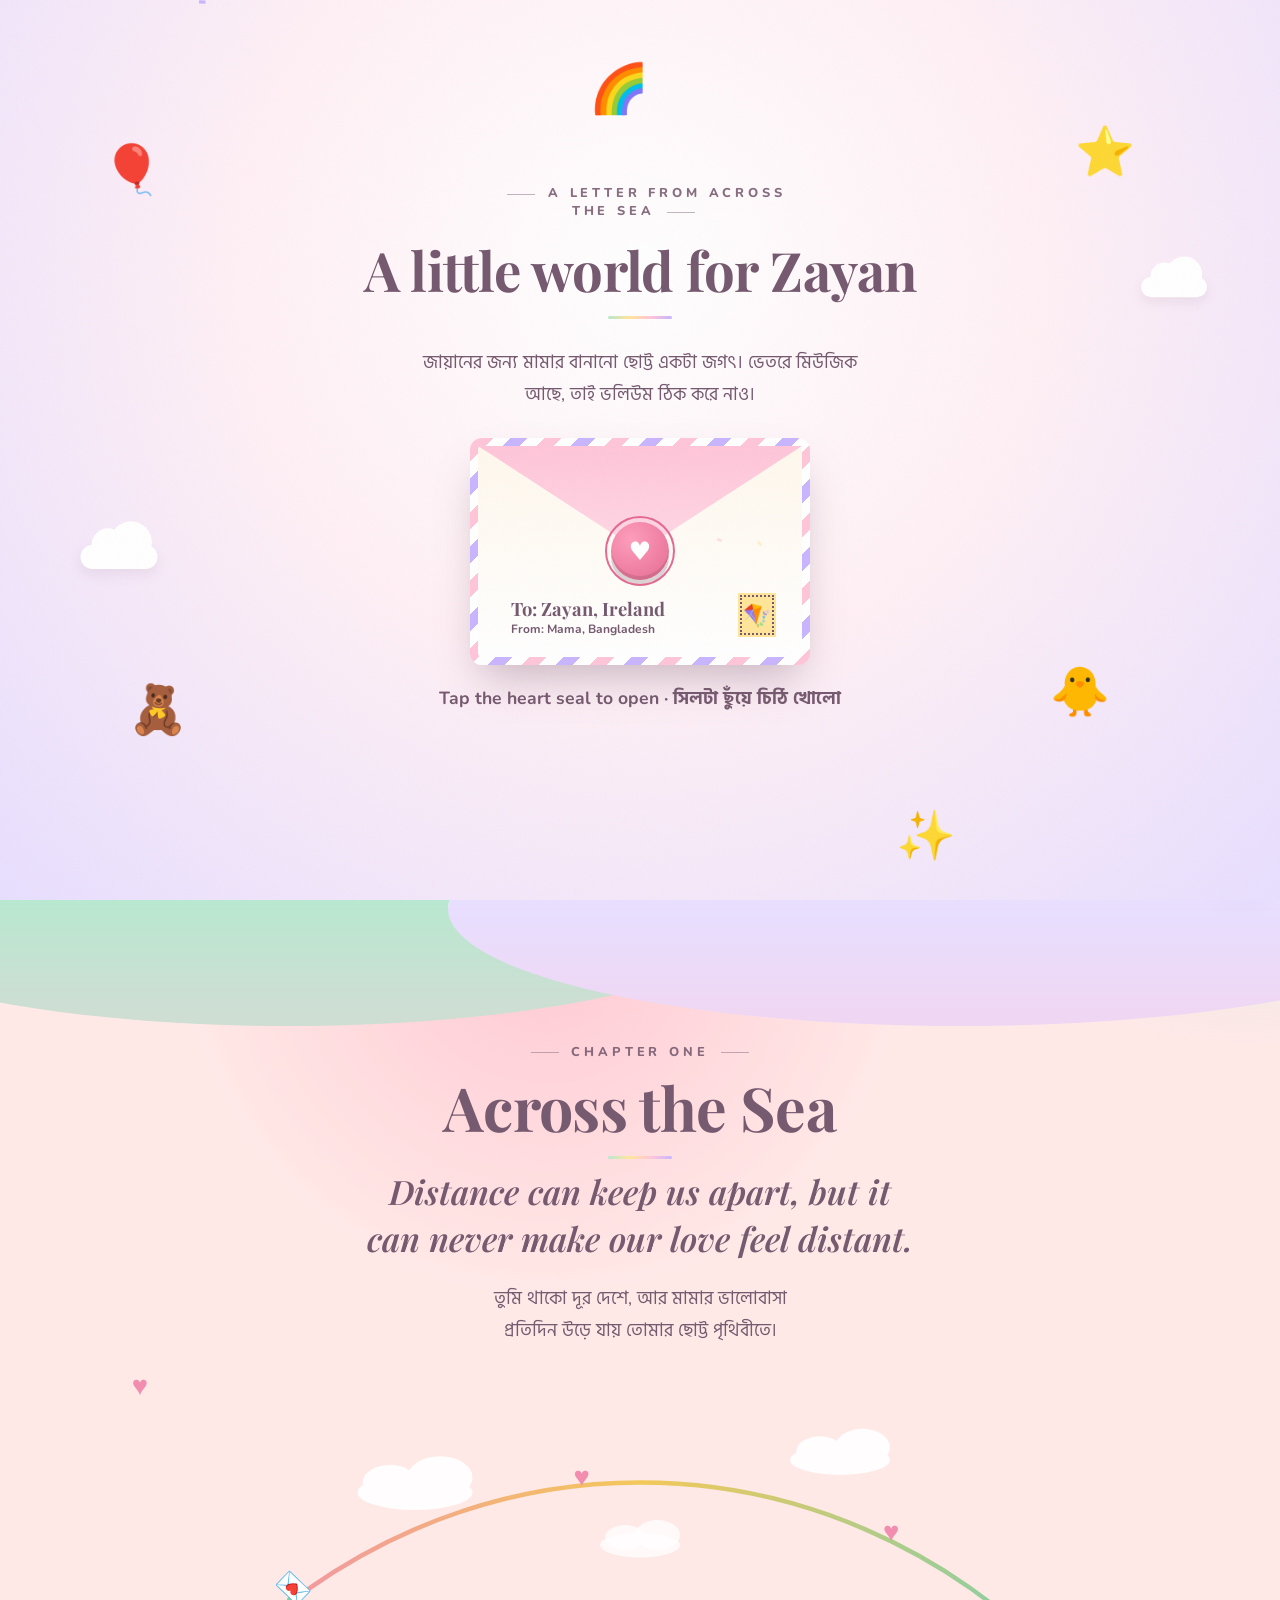
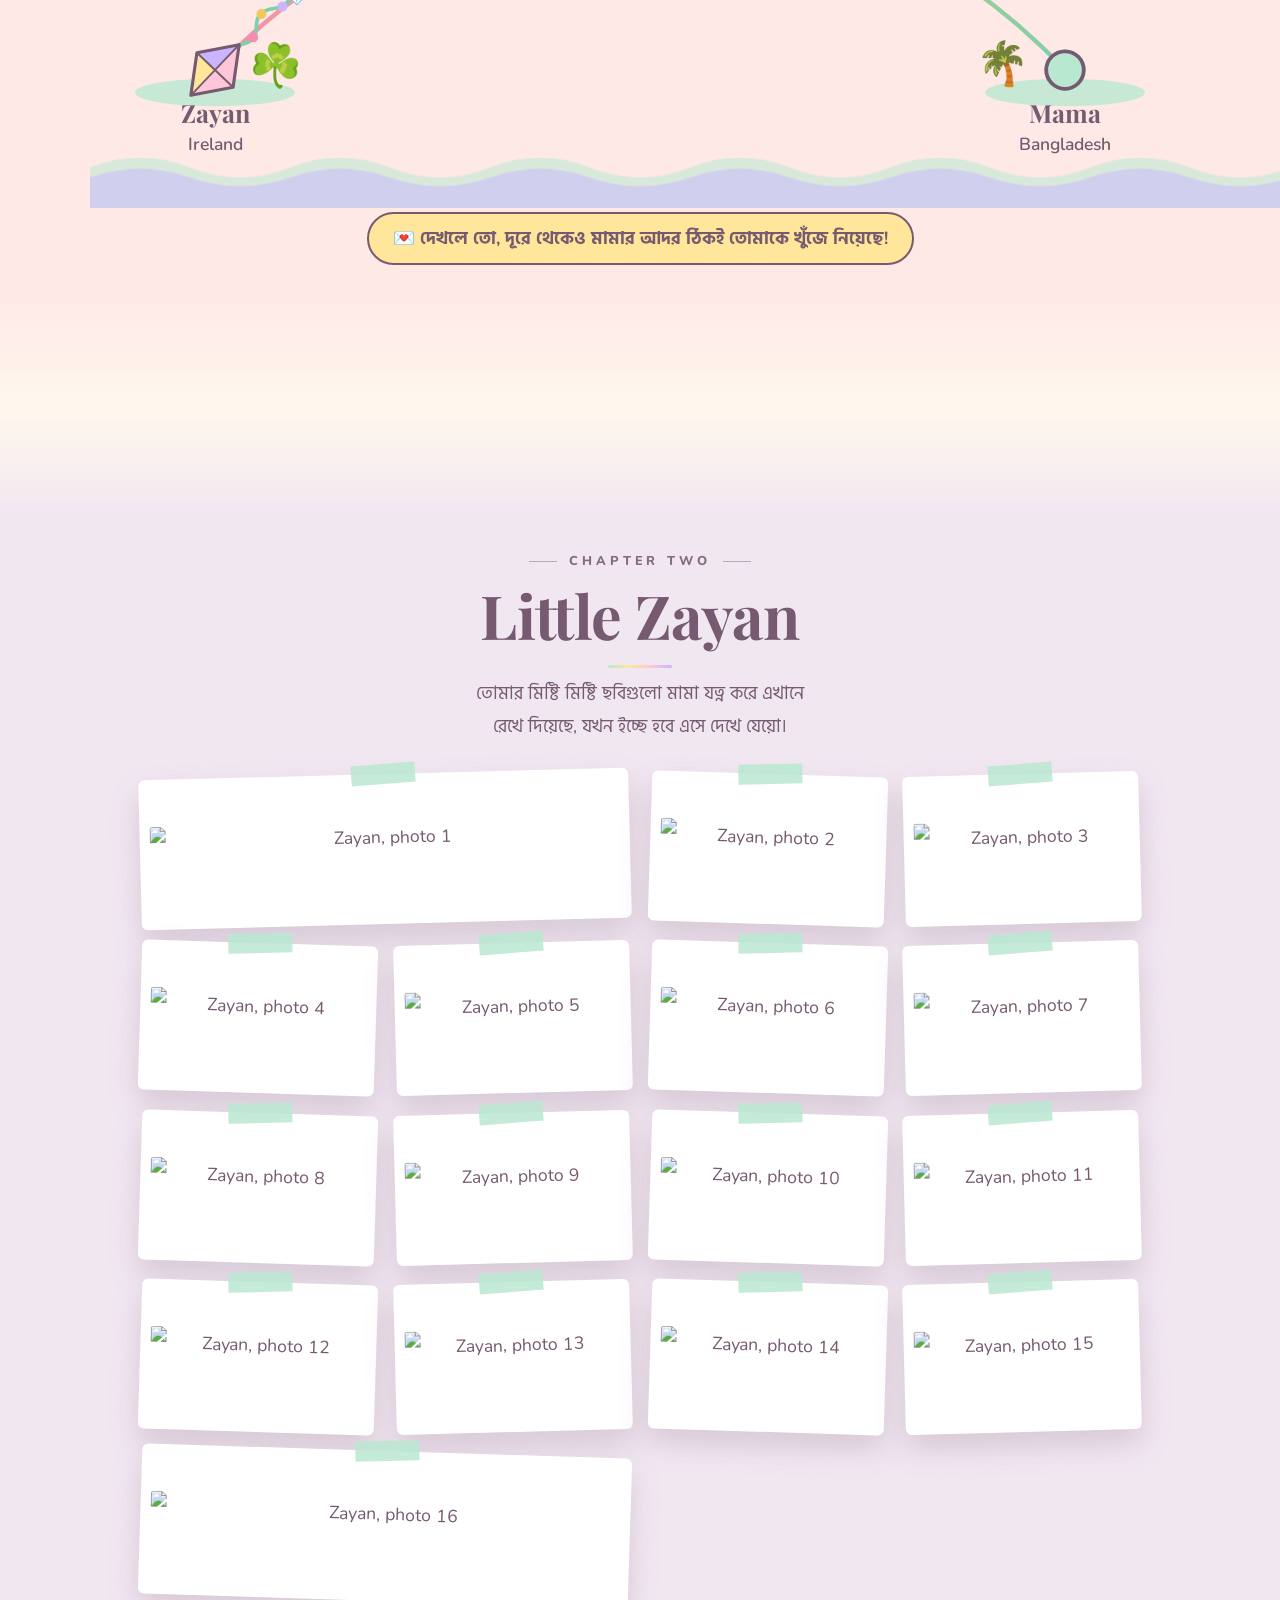
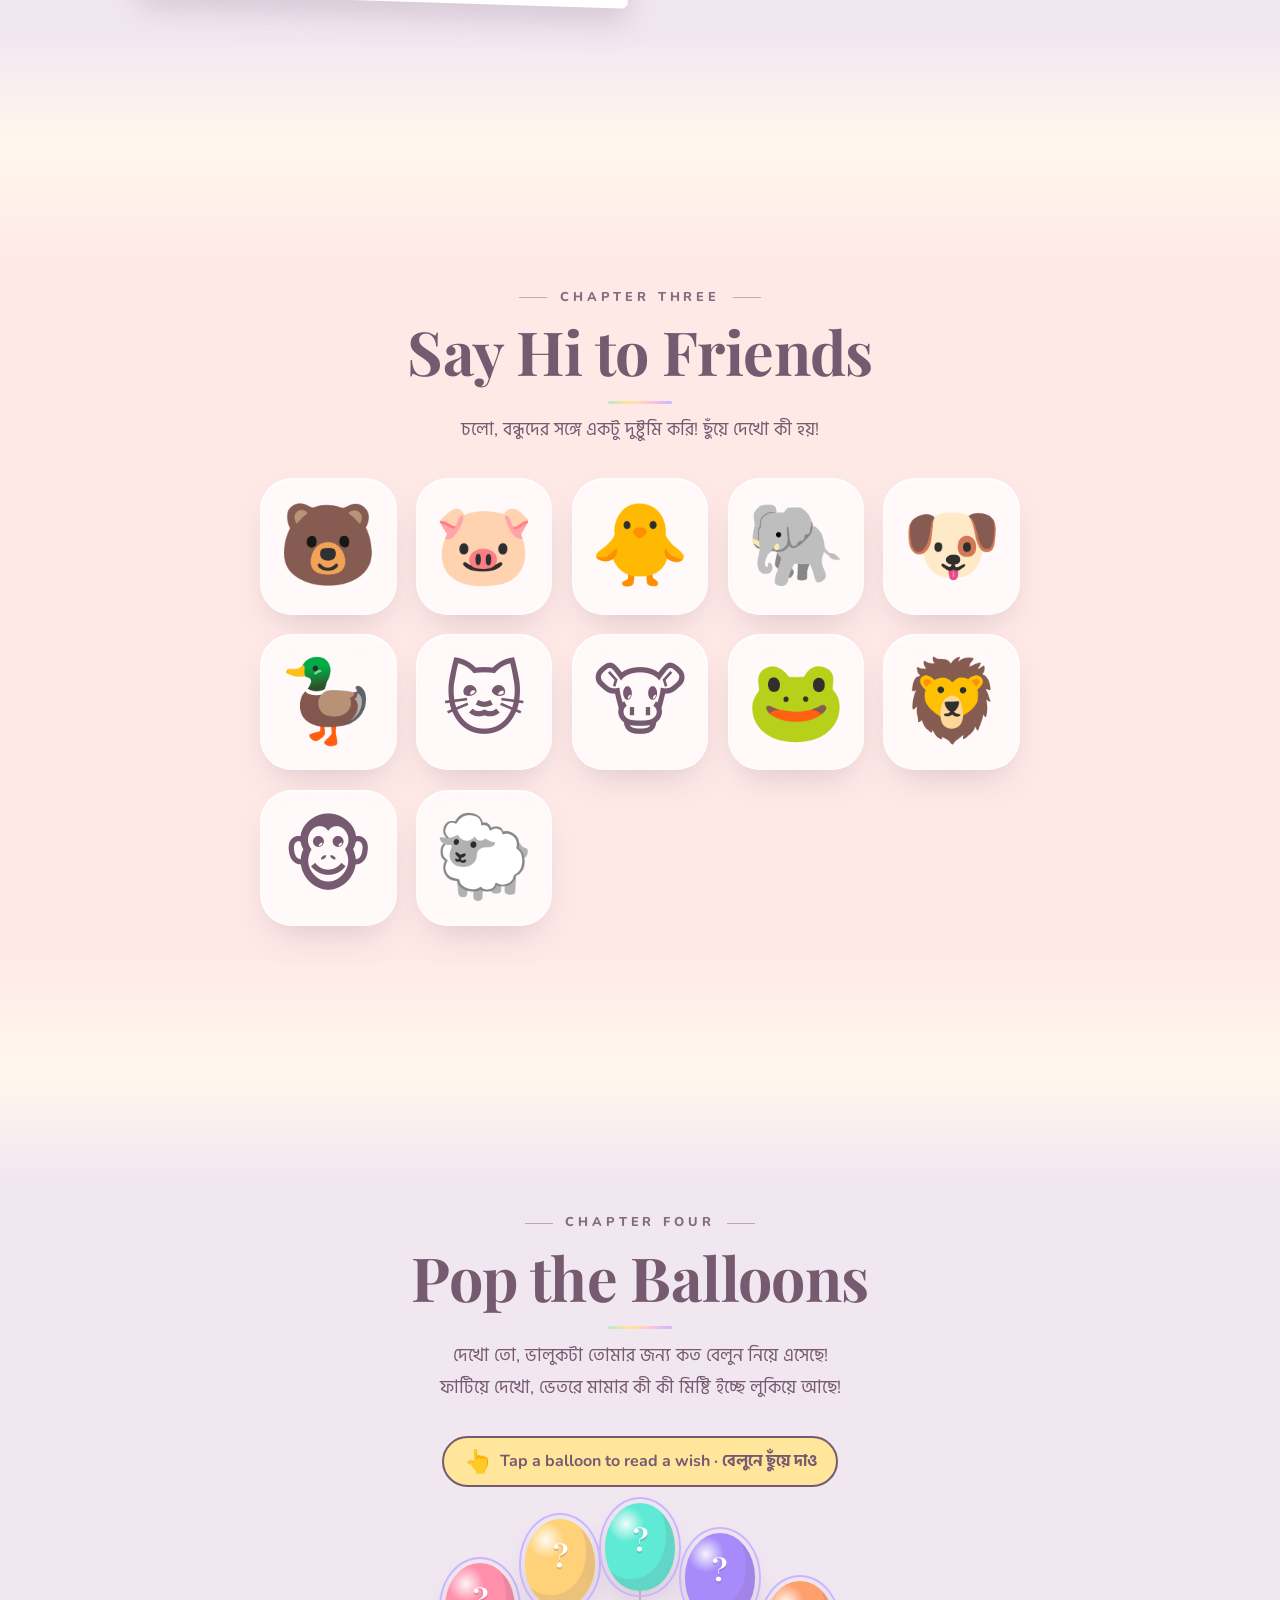
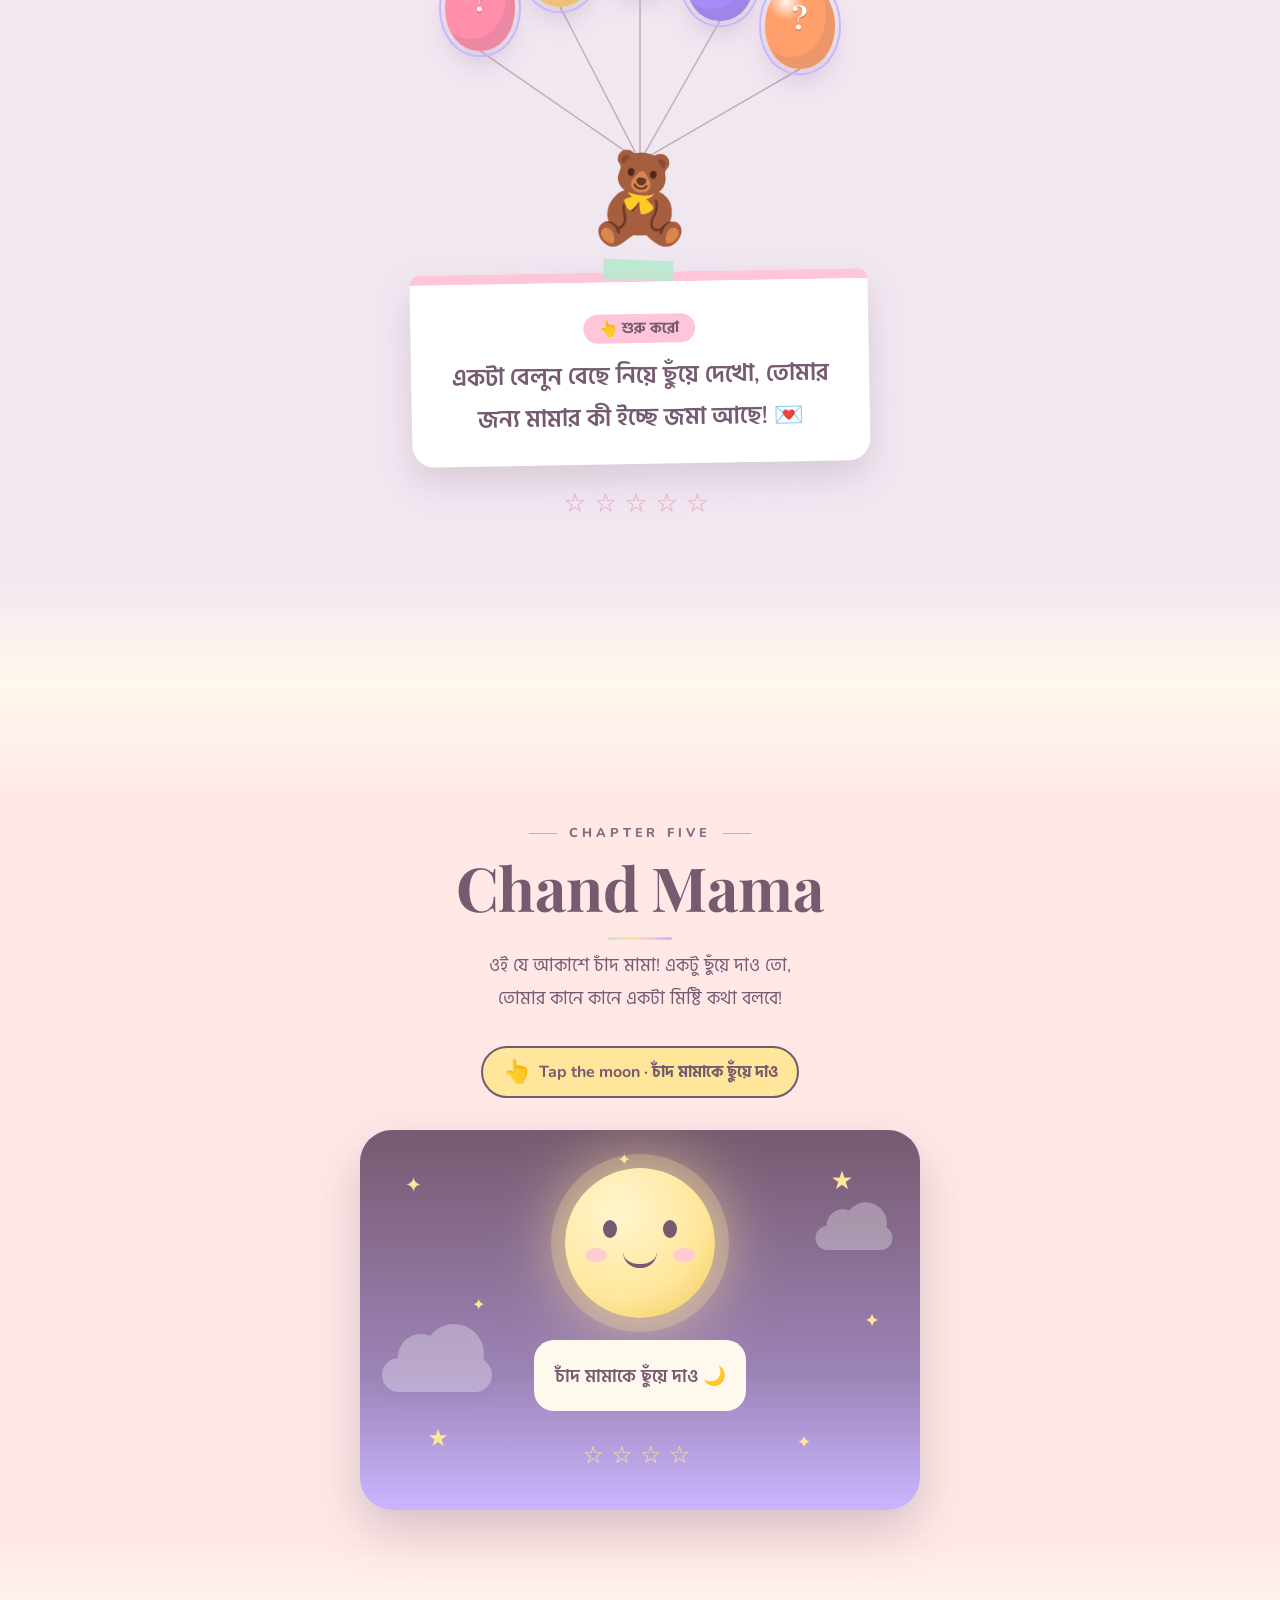
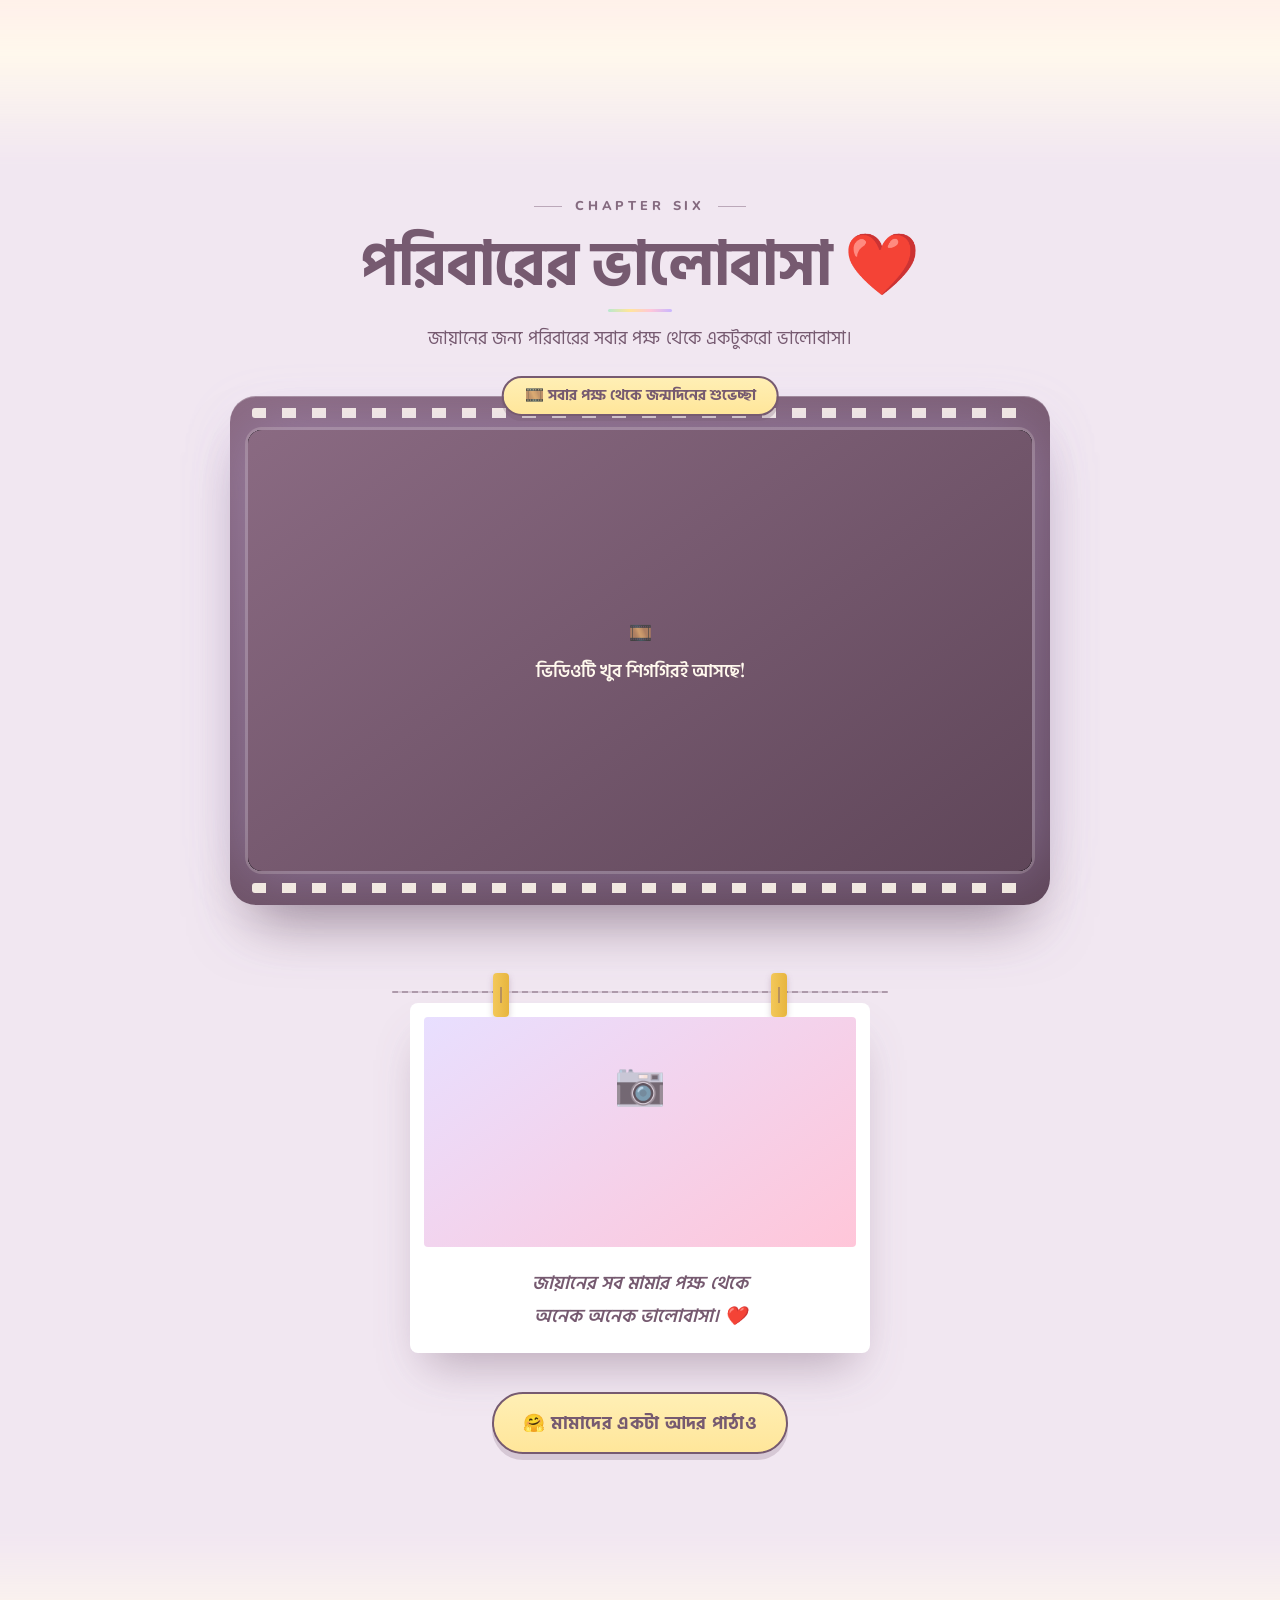
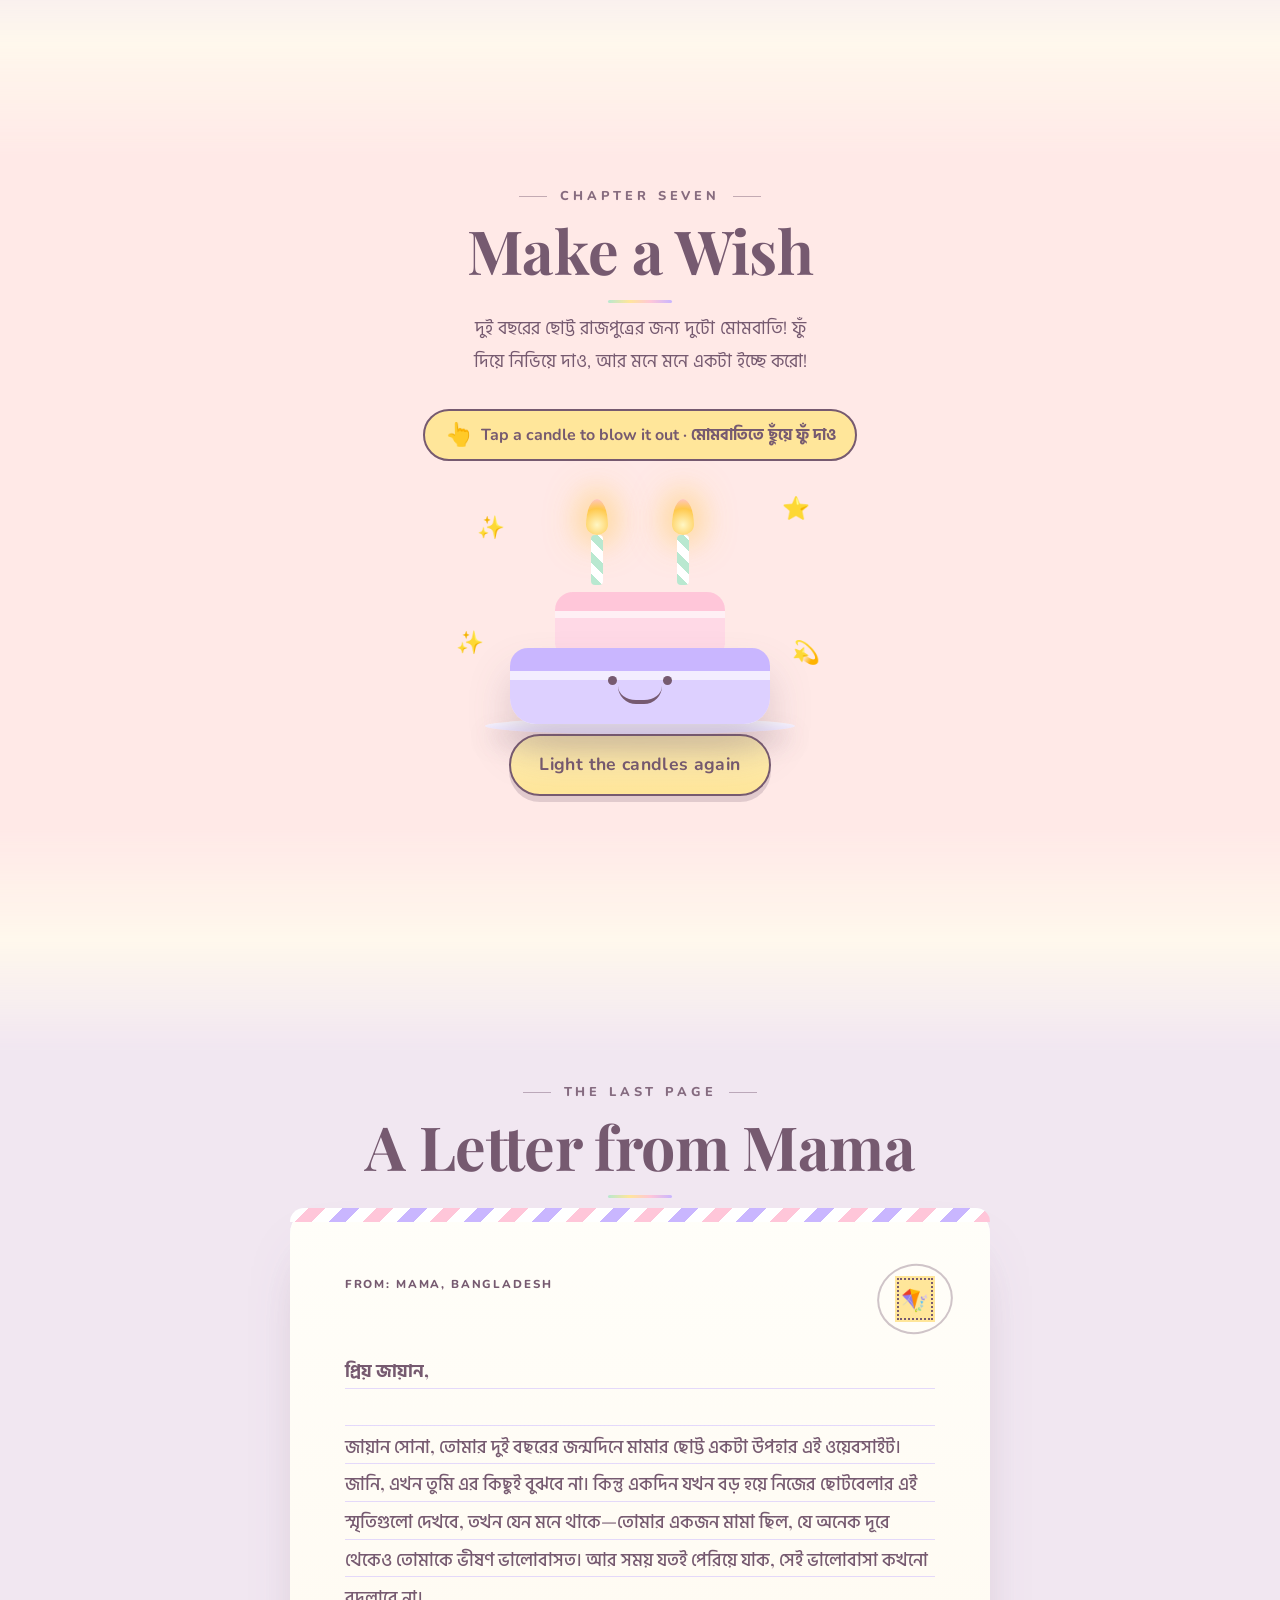
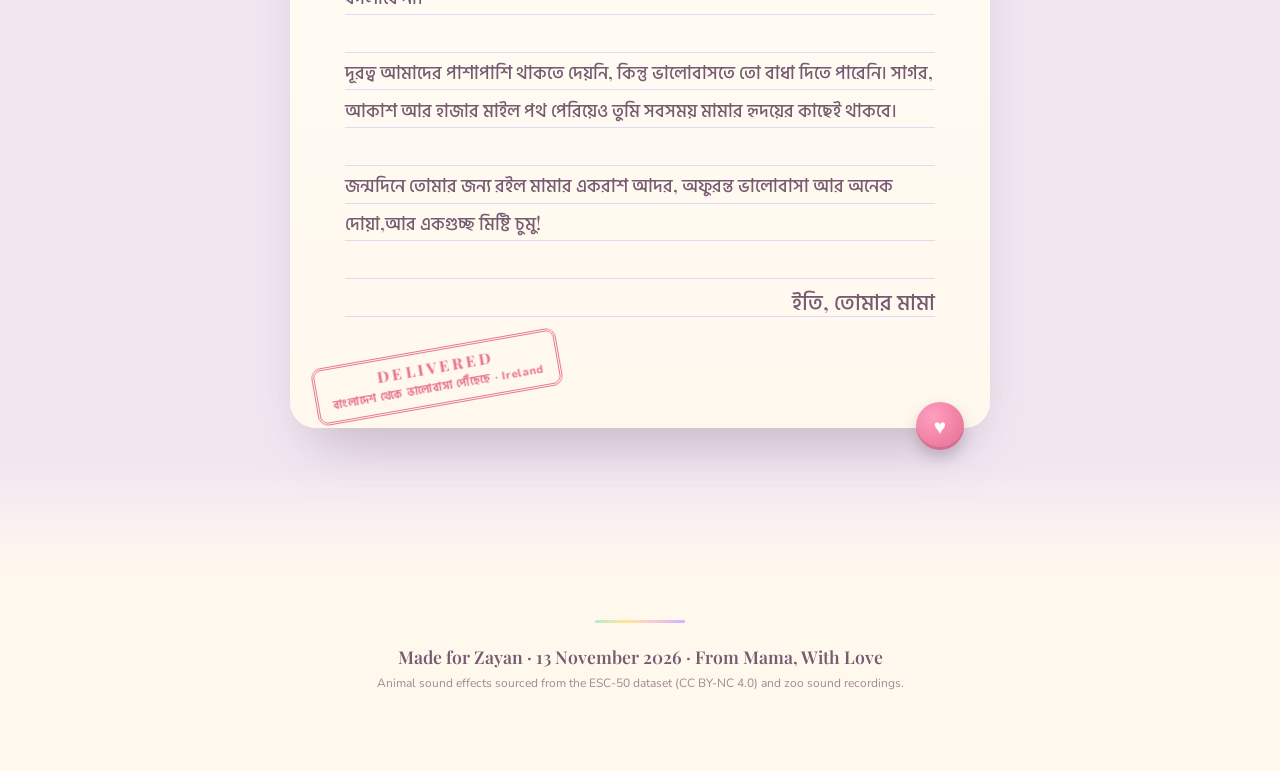
==== commit e294f20f: "add video and picture" ====
--- a/images/test.html
+++ b/images/test.html
@@ -7,7 +7,6 @@
 <link rel="preconnect" href="https://fonts.googleapis.com">
 <link rel="stylesheet" href="https://fonts.googleapis.com/css2?family=Hind+Siliguri:wght@400;500;600&family=Nunito:wght@400;600;700&family=Playfair+Display:wght@600;700;800&display=swap">
 <style>
-/* Candy Wonderland storybook. Playfair Display headings, Nunito English body, Hind Siliguri Bangla. */
 :root{--bg:#FFF8ED;--pink:#FFC6D9;--lav:#C9B6FF;--lemon:#FFE69A;--mint:#B9E8D0;--plum:#765A70;--mlav:#E8DFFF;--ppink:#FFF0F5;
 --ink:var(--plum);--glass:rgba(255,255,255,.74);--line:rgba(118,90,112,.2);--ease:cubic-bezier(.22,1,.36,1);
 --serif:"Playfair Display","Hind Siliguri",Georgia,serif;--sans:"Nunito","Hind Siliguri",system-ui,sans-serif;
@@ -21,7 +20,6 @@
 button{font:inherit;color:inherit;cursor:pointer;touch-action:manipulation;-webkit-tap-highlight-color:transparent}
 :focus-visible{outline:3px solid var(--plum);outline-offset:4px;border-radius:12px}
 
-/* pastel aurora + tiny sparkles (JS shifts --c per scene) */
 @property --c{syntax:"<color>";inherits:false;initial-value:#C9B6FF}
 .aur{position:fixed;z-index:-1;width:65vmax;height:65vmax;border-radius:50%;opacity:.5;background:radial-gradient(circle,var(--c) 0,transparent 62%);transition:--c 2.4s}
 .a1{--c:#C9B6FF;left:-25vmax;top:-20vmax}.a2{--c:#B9E8D0;right:-30vmax;top:30vh;opacity:.4}.a3{--c:#FFC6D9;left:10vw;bottom:-35vmax;opacity:.45}
@@ -32,7 +30,6 @@
 .btn{display:inline-block;padding:.8rem 1.8rem;border-radius:999px;border:2px solid var(--plum);background:var(--lemon);font-weight:700;color:var(--plum);text-decoration:none;transition:box-shadow .4s var(--ease),background .4s,transform .2s}
 .btn:hover{background:var(--pink);box-shadow:0 8px 0 rgba(118,90,112,.25)}.btn:active{transform:scale(.96)}.btn[hidden]{display:none}
 
-/* gate: a letter from Mama (airmail envelope) */
 .gate{position:fixed;inset:0;z-index:80;display:grid;place-content:center;justify-items:center;gap:1.1rem;text-align:center;padding:1.5rem;overflow:hidden;background:radial-gradient(circle at 50% 30%,#fff,var(--ppink) 45%,var(--mlav) 100%);transition:opacity 1s var(--ease),visibility 0s 1s}
 .gate.open{opacity:0;visibility:hidden;pointer-events:none}
 .gate>*{position:relative;z-index:1}.gate>.fzs,.gate>.cloud{position:absolute;z-index:0}
@@ -59,7 +56,6 @@
 @keyframes tp{50%{opacity:.5}}
 @media (max-height:720px){.gate .chap{display:none}.env{width:min(72vw,300px)}.gate{gap:.7rem}.gate h2{font-size:1.9rem}}
 @media (prefers-reduced-motion:reduce){.env,.seal,.seal::after,.tap{animation:none!important}}
-/* sections as storybook scenes */
 section{position:relative;padding:clamp(5rem,13vw,9rem) 1.25rem;max-width:1040px;margin:0 auto;text-align:center}
 section{isolation:isolate}
 section::after{content:"";position:absolute;z-index:-1;top:0;bottom:0;left:50%;width:100vw;translate:-50% 0;pointer-events:none;background:var(--tint);-webkit-mask-image:linear-gradient(transparent,#000 7rem,#000 calc(100% - 7rem),transparent);mask-image:linear-gradient(transparent,#000 7rem,#000 calc(100% - 7rem),transparent)}
@@ -71,7 +67,6 @@
 .quote{font:italic 600 clamp(1.4rem,3.8vw,2.1rem)/1.4 var(--serif);max-width:22em;margin:0 auto 1.2rem}
 .rv{opacity:0;transform:translateY(46px);transition:opacity 1.1s var(--ease),transform 1.1s var(--ease);transition-delay:var(--d,0s)}.rv.in{opacity:1;transform:none}
 
-/* hero */
 .hero{max-width:none;min-height:100svh;display:grid;place-items:center;overflow:hidden;padding:5rem 1rem 9rem;background:linear-gradient(var(--mlav),var(--ppink) 60%,var(--bg));box-shadow:none;clip-path:none}
 .big2{position:absolute;font:800 clamp(20rem,85vw,50rem)/1 var(--serif);color:transparent;-webkit-text-stroke:2px rgba(201,182,255,.55);transform:translate(calc(var(--px,0)*-26px),calc(var(--py,0)*-26px));pointer-events:none;user-select:none}
 .hero-in{position:relative;z-index:1}
@@ -103,7 +98,6 @@
 .go .cue{animation:up 1s 3s var(--ease) forwards,nudge 1.6s 4s ease-in-out infinite}
 @keyframes nudge{50%{translate:0 6px}}
 
-/* kite */
 .map{width:100%;height:auto;overflow:visible;margin-top:1rem}.map text{font:700 20px var(--serif);fill:var(--plum)}.map .s{font:600 14px var(--sans)}
 .map .ht{font-size:22px;fill:#F28DB0}
 .map .em{font:400 34px sans-serif}.map .env{font:400 22px sans-serif}
@@ -120,7 +114,6 @@
 .hearts{opacity:0;transition:opacity .8s}.map.arrived .hearts{opacity:1}
 @media (prefers-reduced-motion:reduce){.ksway,.ktail,.cl,.w1,.w2,.ring{animation:none!important}.hearts{display:none}}
 
-/* photos: polaroid frames, never cropped */
 .grid{display:grid;grid-template-columns:repeat(2,1fr);gap:1.2rem;max-width:1000px;margin:0 auto;align-items:start}
 .tile{position:relative;padding:10px 10px 34px;border:0;border-radius:6px;background:#fff;box-shadow:0 14px 30px rgba(118,90,112,.22);rotate:-1.5deg;min-height:150px;transition:rotate .4s var(--ease)}
 .tile:nth-of-type(even){rotate:1.8deg}.tile:hover{rotate:0deg}
@@ -134,7 +127,6 @@
 .lb button{position:absolute;width:48px;height:48px;border-radius:50%;border:0;background:var(--lemon);color:var(--plum);font-size:1.6rem;line-height:1}
 #lbx{top:calc(1rem + env(safe-area-inset-top,0px));right:1rem}#lbp{left:.8rem;top:50%}#lbn{right:.8rem;top:50%}
 
-/* friends */
 .fr{display:grid;grid-template-columns:repeat(auto-fit,minmax(130px,1fr));gap:1.2rem;max-width:760px;margin:0 auto}
 .fb{position:relative;aspect-ratio:1;padding:0;border-radius:32px;font-size:clamp(3.4rem,14vw,5rem);line-height:1;display:grid;place-items:center;animation:sway 4s ease-in-out infinite;animation-delay:var(--dl);transition:transform .3s var(--ease),translate .3s var(--ease),opacity 1s var(--ease)}
 @media (hover:hover){.fb:hover{translate:0 -5px}}
@@ -146,7 +138,6 @@
 .fb .bub{transform:translate(-50%,6px);transition:opacity .25s ease,transform .25s ease}
 .fb.hit .bub{opacity:1;transform:translate(-50%,0)}
 
-/* balloons */
 .bunch{position:relative;height:340px;max-width:420px;margin:0 auto}
 .bl{position:absolute;width:70px;height:88px;margin-left:-35px;border:0;border-radius:50% 50% 48% 48%;background:radial-gradient(circle at 30% 24%,rgba(255,255,255,.9),transparent 22%),var(--c);box-shadow:inset -9px -12px 0 rgba(118,90,112,.14),0 14px 24px rgba(118,90,112,.18);animation:bob var(--t,4s) ease-in-out infinite;transition:transform .35s var(--ease),opacity .35s}
 .bl:hover{transform:scale(1.08)}.bl.pop{transform:scale(1.7);opacity:0;pointer-events:none}
@@ -167,7 +158,6 @@
 .hint .fin{display:inline-block;font-size:1.4rem;animation:tapHint 1s ease-in-out infinite}
 @keyframes tapHint{50%{transform:translateY(-6px)}}
 
-/* cake */
 .cake{position:relative;display:grid;justify-items:center;max-width:340px;margin:1rem auto 0;animation:floaty 5s ease-in-out infinite}
 @keyframes floaty{50%{translate:0 -8px}}
 .plate{width:310px;height:16px;margin-top:-6px;border-radius:50%;background:linear-gradient(#fff,var(--mlav));box-shadow:0 12px 22px rgba(118,90,112,.25)}
@@ -187,7 +177,6 @@
 .msg:empty{display:none}
 .msg.sw{animation:sayIn .5s var(--ease)}
 
-/* chand mama: night sky scene */
 .night{position:relative;max-width:560px;min-height:380px;margin:1rem auto 0;padding:2.4rem 1rem 2rem;display:grid;justify-items:center;align-content:center;gap:1.4rem;border-radius:32px;overflow:hidden;background:linear-gradient(#765A70,#9d84b8 65%,#C9B6FF);box-shadow:0 20px 50px rgba(118,90,112,.3)}
 .nst{position:absolute;color:var(--lemon);line-height:1;pointer-events:none;animation:twk 2.4s ease-in-out infinite}
 .moon{position:relative;width:150px;height:150px;padding:0;border:0;border-radius:50%;background:radial-gradient(circle at 35% 30%,#fff6d0,var(--lemon) 60%,#f3c85a);box-shadow:0 0 0 14px rgba(255,230,154,.25),0 0 calc(70px + var(--gl,0)*22px) rgba(255,230,154,.8);transition:box-shadow 1s;animation:mfloat 5s ease-in-out infinite}
@@ -210,14 +199,12 @@
 .shoot{position:absolute;left:-12%;top:var(--y);width:90px;height:3px;border-radius:3px;background:linear-gradient(90deg,transparent,var(--lemon));rotate:20deg;pointer-events:none;animation:shoot 1s ease-out forwards}
 @keyframes shoot{to{translate:680px 170px;opacity:0}}
 @media (prefers-reduced-motion:reduce){.moon,.nst,.zzz,.ncl{animation:none!important}}
-/* letter */
 .paper{max-width:38em;margin:0 auto;padding:clamp(1.6rem,6vw,3.4rem);text-align:left;font:500 1.15rem/2.05 var(--serif);background:#fff;border:3px dashed var(--lemon);box-shadow:0 18px 50px rgba(118,90,112,.15)}
 .sign{text-align:right;font-size:1.4rem}
 footer{padding:3rem 1rem 5rem;text-align:center;font:600 1.1rem var(--serif)}
 .mus{position:fixed;right:1rem;bottom:calc(1rem + env(safe-area-inset-bottom,0px));z-index:65;width:48px;height:48px;border-radius:50%;font-size:1.3rem}
 .mus[aria-pressed=false]{opacity:.5}
 
-/* birthday overlay */
 .yay{position:fixed;inset:0;z-index:75;display:flex;flex-direction:column;align-items:center;gap:1.2rem;overflow-y:auto;overscroll-behavior:contain;-webkit-overflow-scrolling:touch;text-align:center;padding:2rem 1.25rem calc(2rem + env(safe-area-inset-bottom,0px));background:rgba(255,240,245,.94);opacity:0;visibility:hidden;transition:opacity .6s var(--ease),visibility 0s .6s}
 .yay>*{flex:none;max-width:100%}.yay>:first-child{margin-top:auto}.yay>:last-child{margin-bottom:auto}
 .yay.show{opacity:1;visibility:visible;transition-delay:0s}
@@ -227,7 +214,6 @@
 .row span{display:inline-block;font-size:clamp(2.4rem,10vw,4rem);margin:0 .15em;animation:jump .8s ease-in-out infinite;animation-delay:calc(var(--i)*.12s)}
 @keyframes jump{50%{transform:translateY(-22px) rotate(-8deg)}}
 
-/* premium polish */
 html{scrollbar-color:#C9B6FF var(--bg);scrollbar-width:thin}
 body{-webkit-font-smoothing:antialiased;text-rendering:optimizeLegibility}
 ::selection{background:var(--pink);color:var(--plum)}
@@ -245,7 +231,6 @@
 .paper::after{content:"♥";position:absolute;right:1.6rem;bottom:-22px;width:48px;height:48px;display:grid;place-items:center;border-radius:50%;background:radial-gradient(circle at 35% 30%,#ff9fbd,#e56a93);color:#fff;font-size:1.3rem;line-height:1;box-shadow:0 8px 14px rgba(118,90,112,.3),inset 0 -3px 0 rgba(0,0,0,.1)}
 footer{position:relative}
 footer::before{content:"";display:block;width:90px;height:3px;margin:0 auto 1.4rem;border-radius:3px;background:linear-gradient(90deg,var(--mint),var(--lemon),var(--pink),var(--lav))}
-/* premium letter */
 .paper{--lh:2.05;border:0;padding-top:calc(clamp(1.6rem,6vw,3.4rem) + 14px);padding-bottom:clamp(5.6rem,16vw,6.4rem);background:linear-gradient(#FFFEF9,#FFF8ED);box-shadow:0 34px 60px -24px rgba(118,90,112,.4),inset 0 1px 0 #fff;color:var(--plum)}
 .airband{position:absolute;top:0;left:0;right:0;height:14px;border-radius:26px 26px 0 0;background:repeating-linear-gradient(-45deg,var(--pink) 0 12px,#fff 12px 24px,var(--lav) 24px 36px,#fff 36px 48px)}
 .phead{display:flex;justify-content:space-between;align-items:flex-start;gap:1rem;margin-bottom:1.8rem}
@@ -264,102 +249,43 @@
 @media (max-width:600px){.plate{width:280px}.map text{font-size:30px}.map .s{font-size:24px}.map .ht{font-size:30px}.map .em{font-size:52px}.map .env{font-size:30px}.paper{font-size:1.05rem;line-height:1.95;--lh:1.95}.bl{width:64px;height:82px;margin-left:-32px}.t1{width:230px}.t2{width:150px}.fr{gap:.8rem}}
 @media (prefers-reduced-motion:reduce){*{animation-duration:.01s!important;animation-delay:0s!important;transition-duration:.01s!important}html{scroll-behavior:auto}.rv{opacity:1;transform:none}}
 
-.family-section {
-  padding: 90px 0;
-  position: relative;
-  overflow: hidden;
-}
-
-.family-video-card {
-  max-width: 760px;
-  margin: 35px auto 55px;
-  padding: 22px;
-  background: rgba(255,255,255,.75);
-  border: 1px solid rgba(255,255,255,.8);
-  border-radius: 24px;
-  box-shadow: 0 12px 35px rgba(120,90,100,.10);
-  text-align: center;
-}
-
-.family-video-card h3 {
-  color: #684b60;
-  margin: 0 0 18px;
-  font-size: 19px;
-}
-
-.family-video {
-  width: 100%;
-}
-
-.family-video-card video {
-  display: block;
-  width: 100%;
-  aspect-ratio: 16 / 9;
-  object-fit: contain;
-  background: #1b1720;
-  border-radius: 16px;
-}
-
-.mamas-card {
-  max-width: 540px;
-  margin: 0 auto;
-  text-align: center;
-}
-
-.mamas-photo-frame {
-  padding: 12px 12px 16px;
-  background: white;
-  border-radius: 12px;
-  box-shadow: 0 12px 35px rgba(100,70,90,.15);
-  transform: rotate(-1deg);
-  transition: transform .3s ease;
-}
-
-.mamas-photo-frame:hover {
-  transform: rotate(0) translateY(-5px);
-}
-
-.mamas-photo-frame img {
-  display: block;
-  width: 100%;
-  max-height: 480px;
-  object-fit: cover;
-  border-radius: 7px;
-}
-
-.mamas-caption {
-  margin: 24px 0 0;
-  color: #76536b;
-  font-size: 17px;
-  font-weight: 700;
-  line-height: 1.8;
-  text-align: center;
-  white-space: pre-line;
-}
-
-@media (max-width: 600px) {
-  .family-section {
-    padding: 60px 0;
-  }
-
-  .family-video-card {
-    margin: 25px auto 40px;
-    padding: 12px;
-  }
-
-  .family-video-card h3 {
-    font-size: 16px;
-  }
-
-  .mamas-photo-frame img {
-    max-height: 380px;
-  }
-
-  .mamas-caption {
-    font-size: 15px;
-  }
-}
-
+.cine{position:relative;max-width:820px;margin:2.6rem auto 4.5rem;padding:34px 18px;border-radius:26px;background:linear-gradient(160deg,#8a6a82,#5f4659);box-shadow:0 34px 60px -22px rgba(95,70,89,.65),inset 0 1px 0 rgba(255,255,255,.25)}
+.cine::before,.cine::after{content:"";position:absolute;left:22px;right:22px;height:10px;border-radius:3px;background:repeating-linear-gradient(90deg,rgba(255,248,237,.9) 0 14px,transparent 14px 30px)}
+.cine::before{top:12px}.cine::after{bottom:12px}
+.cine-tag{position:absolute;left:50%;top:-20px;translate:-50% 0;z-index:3;width:max-content;max-width:90%;margin:0;padding:.45rem 1.3rem;border:2px solid var(--plum);border-radius:999px;background:linear-gradient(#FFEFB5,var(--lemon));color:var(--plum);font:700 .95rem/1.4 var(--sans);text-align:center;box-shadow:0 5px 0 rgba(118,90,112,.25)}
+.cine-frame{position:relative;aspect-ratio:16/9;overflow:hidden;border-radius:14px;background:#1b1720;box-shadow:0 0 0 3px rgba(255,248,237,.18),0 0 60px rgba(201,182,255,.35)}
+.cine-frame video{display:block;width:100%;height:100%;object-fit:contain;background:#1b1720}
+.cine-play{position:absolute;inset:0;z-index:2;display:grid;place-content:center;justify-items:center;gap:1rem;padding:0;border:0;background:radial-gradient(circle,rgba(255,198,217,.22),rgba(60,40,58,.6));transition:opacity .5s var(--ease),visibility 0s .5s}
+.cine-btn{position:relative;display:grid;place-items:center;width:88px;height:88px;border:3px solid var(--plum);border-radius:50%;background:linear-gradient(#FFEFB5,var(--lemon));box-shadow:0 8px 0 rgba(118,90,112,.35);transition:transform .3s var(--ease)}
+.cine-btn::before{content:"";position:absolute;inset:-8px;border:2px solid var(--lemon);border-radius:50%;pointer-events:none;animation:ring 2s ease-out infinite}
+.cine-btn::after{content:"";margin-left:8px;border-style:solid;border-width:15px 0 15px 25px;border-color:transparent transparent transparent var(--plum)}
+.cine-play:hover .cine-btn{transform:scale(1.08)}
+.cine-play:active .cine-btn{transform:scale(.94)}
+.cine-cap{padding:.35rem 1rem;border-radius:999px;background:rgba(255,248,237,.92);color:var(--plum);font:700 .95rem/1.4 var(--sans)}
+.cine-frame.on .cine-play{opacity:0;visibility:hidden;pointer-events:none}
+.cine-miss{position:absolute;inset:0;z-index:3;display:none;place-content:center;gap:.4rem;padding:1rem;background:linear-gradient(145deg,#8a6a82,#5f4659);color:#FFF8ED;font:600 1.15rem/1.7 var(--serif);text-align:center}
+.cine-frame.miss .cine-miss{display:grid}
+.cine-frame.miss .cine-play{display:none}
+.hang{position:relative;display:grid;justify-items:center;max-width:460px;margin:0 auto;padding-top:20px}
+.hang::before{content:"";position:absolute;top:14px;left:-4%;right:-4%;height:2px;border-radius:2px;background:repeating-linear-gradient(90deg,rgba(118,90,112,.55) 0 6px,rgba(118,90,112,.2) 6px 10px)}
+.hang-card{position:relative;width:100%;margin-top:6px;padding:14px 14px 22px;border-radius:8px;background:#fff;box-shadow:0 26px 44px -16px rgba(118,90,112,.45);transform-origin:50% -14px;animation:swing 6s ease-in-out infinite alternate}
+.hang-card:hover{animation-play-state:paused}
+@keyframes swing{from{transform:rotate(-1.8deg)}to{transform:rotate(1.8deg)}}
+.peg{position:absolute;top:-30px;width:16px;height:44px;border-radius:4px;background:linear-gradient(90deg,#F3C85A,#e7b53e);box-shadow:0 3px 6px rgba(118,90,112,.3)}
+.peg::after{content:"";position:absolute;left:50%;top:14px;width:2px;height:16px;margin-left:-1px;background:rgba(118,90,112,.45)}
+.peg.l{left:18%}.peg.r{right:18%}
+.hang-photo{position:relative;display:grid;place-items:center;min-height:230px;overflow:hidden;border-radius:4px;background:linear-gradient(145deg,var(--mlav),var(--pink))}
+.hang-photo::before{content:"📷";font-size:2.6rem;opacity:.6}
+.hang-photo.ok{min-height:0}.hang-photo.ok::before{display:none}
+.hang-photo img{display:block;width:100%;height:auto;opacity:0;transition:opacity .8s var(--ease)}
+.hang-photo.ok img{opacity:1}
+.mamas-caption{margin:18px 6px 0;color:var(--plum);font:italic 600 1.15rem/1.8 var(--serif);text-align:center;white-space:pre-line;text-wrap:balance}
+.hug-wrap{position:relative;margin-top:2.4rem}
+.hug-note{min-height:1.8em;margin:.9rem 0 0;font-weight:700}
+.hug-h{position:absolute;left:50%;top:0;font-size:1.6rem;line-height:1;pointer-events:none;animation:hugUp 1.6s ease-out both}
+@keyframes hugUp{from{opacity:1;transform:translate(-50%,0) scale(.6)}to{opacity:0;transform:translate(calc(-50% + var(--x)),-220px) rotate(var(--r)) scale(1.2)}}
+@media (max-width:600px){.cine{padding:30px 10px;margin-bottom:3.4rem}.cine::before,.cine::after{left:14px;right:14px}.cine-btn{width:72px;height:72px}.cine-btn::after{margin-left:6px;border-width:12px 0 12px 20px}.mamas-caption{font-size:1.05rem}}
+@media (prefers-reduced-motion:reduce){.hang-card,.cine-btn::before{animation:none!important}.hug-h{display:none}}
 </style>
 
 </head>
@@ -415,7 +341,7 @@
     <g aria-hidden="true"><g class="cl cl1"><ellipse cx="220" cy="78" rx="46" ry="14" fill="#fff"/><ellipse cx="200" cy="70" rx="22" ry="14" fill="#fff"/><ellipse cx="240" cy="66" rx="26" ry="17" fill="#fff"/></g>
     <g class="cl cl2"><ellipse cx="560" cy="52" rx="40" ry="12" fill="#fff"/><ellipse cx="544" cy="45" rx="19" ry="12" fill="#fff"/><ellipse cx="578" cy="42" rx="22" ry="15" fill="#fff"/></g>
     <g class="cl cl3"><ellipse cx="400" cy="120" rx="32" ry="10" fill="#fff" opacity=".8"/><ellipse cx="388" cy="114" rx="16" ry="10" fill="#fff" opacity=".8"/><ellipse cx="414" cy="112" rx="18" ry="12" fill="#fff" opacity=".8"/></g></g>
-    <g aria-hidden="true"><path class="w1" d="M-40 298q40-16 80 0t80 0t80 0t80 0t80 0t80 0t80 0t80 0t80 0t80 0t80 0t80 0t80 0V330H-40Z" fill="#B9E8D0" opacity=".55"/><path class="w2" d="M-40 306q40-14 80 0t80 0t80 0t80 0t80 0t80 0t80 0t80 0t80 0t80 0t80 0t80 0t80 0V330H-40Z" fill="#C9B6FF" opacity=".5"/></g>
+    <g aria-hidden="true"><path class="w1" d="M-40 298q40-16 80 0t80 0t80 0t80 0t80 0t80 0t80 0t80 0t80 0t80 0t80 0t80 0t80 0t80 0V330H-40Z" fill="#B9E8D0" opacity=".55"/><path class="w2" d="M-40 306q40-14 80 0t80 0t80 0t80 0t80 0t80 0t80 0t80 0t80 0t80 0t80 0t80 0t80 0V330H-40Z" fill="#C9B6FF" opacity=".5"/></g>
     <g aria-hidden="true"><ellipse cx="740" cy="238" rx="64" ry="11" fill="#B9E8D0" opacity=".8"/><ellipse cx="60" cy="238" rx="64" ry="11" fill="#B9E8D0" opacity=".8"/><text class="em" x="690" y="226" text-anchor="middle">🌴</text><text class="em" x="108" y="228" text-anchor="middle">☘️</text></g>
     <path d="M740 220C550 20 250 20 60 220" fill="none" stroke="rgba(118,90,112,.35)" stroke-width="2" stroke-dasharray="3 9"/>
     <path id="thread" d="M740 220C550 20 250 20 60 220" fill="none" stroke="url(#g)" stroke-width="3.5" stroke-linecap="round"/>
@@ -468,36 +394,40 @@
   </div>
 </section>
 
-<!-- CHAPTER SIX: FAMILY WISHES -->
-<section id="family" class="family-section">
-  <div class="wrap">
-    <div class="head rv">
-      <span class="eyebrow">CHAPTER SIX</span>
-      <h2 class="section-title">পরিবারের ভালোবাসা ❤️</h2>
-      <p class="section-desc">
-        জায়ানের জন্য পরিবারের সবার পক্ষ থেকে একটুকরো ভালোবাসা।
-      </p>
+<section id="family">
+  <p class="chap rv">Chapter Six</p>
+  <h2 class="rv">পরিবারের ভালোবাসা ❤️</h2>
+  <p class="sub rv" style="--d:.1s">জায়ানের জন্য পরিবারের সবার পক্ষ থেকে একটুকরো ভালোবাসা।</p>
+
+  <figure class="cine rv" style="--d:.15s;margin-inline:auto">
+    <figcaption class="cine-tag">🎞️ সবার পক্ষ থেকে জন্মদিনের শুভেচ্ছা</figcaption>
+    <div class="cine-frame" id="cineFrame">
+      <video id="familyVideo" controls playsinline preload="metadata"></video>
+      <button class="cine-play" id="cinePlay" type="button" aria-label="Play the birthday wish video">
+        <span class="cine-btn" aria-hidden="true"></span>
+        <span class="cine-cap">ছুঁয়ে দেখো · Tap to play</span>
+      </button>
+      <div class="cine-miss"><span aria-hidden="true">🎞️</span><span>ভিডিওটি খুব শিগগিরই আসছে!</span></div>
     </div>
-
-    <div class="family-video-card rv">
-      <h3>🎥 সবার পক্ষ থেকে জন্মদিনের শুভেচ্ছা</h3>
-      <video id="familyVideo" controls playsinline preload="metadata">
-        Your browser does not support HTML video.
-      </video>
+  </figure>
+
+  <div class="hang rv" style="--d:.2s">
+    <div class="hang-card">
+      <i class="peg l" aria-hidden="true"></i><i class="peg r" aria-hidden="true"></i>
+      <div class="hang-photo" id="hangPhoto">
+        <img id="mamasPhoto" alt="জায়ানের সব মামা" loading="lazy" decoding="async">
+      </div>
+      <p class="mamas-caption" id="mamasCaption"></p>
     </div>
-
-    <div class="mamas-card rv">
-      <div class="mamas-photo-frame">
-        <img id="mamasPhoto" alt="জায়ানের সব মামা" loading="lazy">
-      </div>
-      <p id="mamasCaption" class="mamas-caption"></p>
+    <div class="hug-wrap" id="hugWrap">
+      <button class="btn" id="hug" type="button">🤗 মামাদের একটা আদর পাঠাও</button>
     </div>
+    <p class="hug-note" id="hugNote" aria-live="polite"></p>
   </div>
 </section>
 
-
 <section id="cake">
-  <p class="chap rv">Chapter Six</p>
+  <p class="chap rv">Chapter Seven</p>
   <h2 class="rv">Make a Wish</h2>
   <p class="sub rv" style="--d:.1s">দুই বছরের ছোট্ট রাজপুত্রের জন্য দুটো মোমবাতি! ফুঁ দিয়ে নিভিয়ে দাও, আর মনে মনে একটা ইচ্ছে করো!</p>
   <p class="hint" id="hint2"><span class="fin" aria-hidden="true">👆</span> Tap a candle to blow it out · মোমবাতিতে ছুঁয়ে ফুঁ দাও</p>
@@ -536,29 +466,27 @@
 (function(){
 "use strict";
 var $=function(i){return document.getElementById(i)},RM=matchMedia("(prefers-reduced-motion: reduce)").matches,fine=matchMedia("(pointer:fine)").matches;
-/* Photos: put image data URIs / paths in PHOTOS to publish them with the page */
 var PHOTOS = [
   "images/13.jpg",
-    "images/1.jpg",
-    "images/2.jpg",
-    "images/3.jpg",
-    "images/4.jpg",
-    "images/5.jpg",
-    "images/10.jpg",
-    "images/6.jpg",
-    "images/7.jpg",
-    "images/8.jpg",
-    "images/9.jpg",
-    
-    "images/11.jpg",
-    "images/12.jpg",
-    "images/10.jpg",
+  "images/21.jpg",
+  "images/18.jpg",
+  "images/20.jpg",
+  "images/1.jpg",
+  "images/2.jpg",
+  "images/24.jpg",
+  "images/16.jpg",
+  "images/4.jpg",
+  "images/8.jpg",
+  "images/9.jpg",
+  "images/11.jpg",
+  "images/6.jpg",
+  "images/12.jpg",
+  "images/7.jpg",
+  "images/10.jpg",
 ];
 
-/* title letters */
 "Zayan".split("").forEach(function(c,i){var s=document.createElement("span");s.textContent=c;s.style.setProperty("--i",i);s.setAttribute("aria-hidden","true");$("name").appendChild(s)});
 
-/* canvas: stars + particles */
 var cv=$("fx"),cx=cv.getContext("2d"),W,H,D=Math.min(1.5,devicePixelRatio||1),stars=[],P=[],mx=0,my=0,run=false;
 function fit(){W=innerWidth;H=innerHeight;cv.width=W*D;cv.height=H*D;stars=[];for(var i=0;i<(W<600?60:110);i++)stars.push({x:Math.random()*W,y:Math.random()*H,r:Math.random()*1.4+.3,t:Math.random()*6,z:Math.random()*.9+.1})}
 fit();addEventListener("resize",fit);
@@ -574,13 +502,11 @@
 go();document.addEventListener("visibilitychange",go);
 function burst(x,y,n){if(!RM)emit(x,y,n)}
 
-/* pointer: parallax + sparkle trail + tap sparkle */
 var lt=0;
 addEventListener("pointermove",function(e){mx=e.clientX/W-.5;my=e.clientY/H-.5;if(scrollY<H){var hs=$("top").style;hs.setProperty("--px",mx);hs.setProperty("--py",my)}
   if(fine&&!RM&&e.timeStamp-lt>40){lt=e.timeStamp;emit(e.clientX,e.clientY,1,{c:["#ffd27a","#5eead4"],s:.3,v:.8,up:0,r:2,l:36,g:.02})}},{passive:true});
 addEventListener("pointerdown",function(e){if(e.target.closest("button,a"))return;burst(e.clientX,e.clientY,14)});
 
-/* audio: twinkle music box + pop */
 var ac,on=true,idx=0,mel=[0,0,7,7,9,9,7,5,5,4,4,2,2,0,7,7,5,5,4,4,2,7,7,5,5,4,4,2,0,0,7,7,9,9,7,5,5,4,4,2,2,0],tm;
 function ctx(){try{ac=ac||new (window.AudioContext||window.webkitAudioContext)();if(ac.state==="suspended")ac.resume()}catch(e){}return ac}
 function note(f,d,v){var a=ctx();if(!a)return;var o=a.createOscillator(),g=a.createGain();o.type="triangle";o.frequency.value=f;g.gain.setValueAtTime(v,a.currentTime);g.gain.exponentialRampToValueAtTime(.0001,a.currentTime+d);o.connect(g);g.connect(a.destination);o.start();o.stop(a.currentTime+d)}
@@ -588,25 +514,20 @@
 function pop(){var a=ctx();if(!a||!on)return;var b=a.createBuffer(1,2200,a.sampleRate),d=b.getChannelData(0);for(var i=0;i<d.length;i++)d[i]=(Math.random()*2-1)*Math.pow(1-i/d.length,3)*.6;var s=a.createBufferSource();s.buffer=b;s.connect(a.destination);s.start()}
 $("mus").onclick=function(){on=!on;this.setAttribute("aria-pressed",on);clearTimeout(tm);if(on)tune()};
 
-/* gate */
 $("seal").onclick=function(){var g=$("gate");if(g.classList.contains("opening"))return;g.classList.add("opening");ctx();tune();burst(W/2,H/2,50);
   setTimeout(function(){g.classList.add("open");document.body.classList.remove("lock");document.body.classList.add("go");burst(W/2,H/2,120)},RM?150:1400)};
 
-/* love notes: soft rotating messages from Mama */
 var NT=["মামা তোমাকে অনেক ভালোবাসে ❤️","সাগর পেরিয়ে অনেক আদর পাঠালাম 🧸","তোমার হাসিটাই মামার সবচেয়ে প্রিয় 🌻","দুই বছরের সোনা, সুন্দর স্বপ্ন নিয়ে বড় হও 🦋"],ni=0,nb=$("note");
 nb.innerHTML="<span></span>";var ns=nb.firstChild;ns.textContent=NT[0];
 setInterval(function(){ns.classList.add("out");setTimeout(function(){ni=(ni+1)%NT.length;ns.textContent=NT[ni];ns.classList.remove("out")},600)},3600);
 
-/* scroll reveal + progress */
 var io=new IntersectionObserver(function(es){es.forEach(function(e){if(e.isIntersecting){e.target.classList.add("in");io.unobserve(e.target)}})},{threshold:0,rootMargin:"0px 0px 50px 0px"});
 document.querySelectorAll(".rv").forEach(function(el){io.observe(el)});
 
-/* magnetic button */
 var mg=document.querySelector("[data-mag]");
 if(fine&&!RM){mg.addEventListener("pointermove",function(e){var r=mg.getBoundingClientRect();mg.style.transform="translate("+(e.clientX-r.left-r.width/2)*.3+"px,"+(e.clientY-r.top-r.height/2)*.4+"px)"});mg.addEventListener("pointerleave",function(){mg.style.transform=""})}
 
 function raf1(f){var q=0;return function(){if(!q){q=1;requestAnimationFrame(function(){q=0;f()})}}}
-/* kite + progress */
 var th=$("thread"),kite=$("kite"),map=$("map"),L=th.getTotalLength(),lastP=-1;th.style.strokeDasharray=L;
 function onScroll(){
   var h=document.documentElement;$("bar").style.transform="scaleX("+Math.min(1,scrollY/(h.scrollHeight-innerHeight||1))+")";
@@ -619,7 +540,6 @@
 }
 addEventListener("scroll",raf1(onScroll),{passive:true});addEventListener("resize",onScroll);onScroll();
 
-/* photo grid + viewer (10 slots) */
 function save(k,v){try{localStorage.setItem(k,v)}catch(e){}}function read(k){try{return localStorage.getItem(k)||""}catch(e){return ""}}
 function shrink(f,cb){var fr=new FileReader();fr.onload=function(){var im=new Image();im.onload=function(){var s=Math.min(1,1200/Math.max(im.width,im.height)),c=document.createElement("canvas");c.width=im.width*s;c.height=im.height*s;c.getContext("2d").drawImage(im,0,0,c.width,c.height);cb(c.toDataURL("image/jpeg",.84))};im.src=fr.result};fr.readAsDataURL(f)}
 var srcs=[],cur=0,lb=$("lb"),lbi=$("lbi"),grid=$("grid");
@@ -643,12 +563,10 @@
   grid.append(b,inp);io.observe(b);
 });
 
-/* scroll surprises: aurora shifts per section, emoji rain, speed sparkles */
-var TH={top:["#a78bfa","#5eead4","#ff8fab"],distance:["#38bdf8","#5eead4","#a78bfa"],photos:["#ff8fab","#a78bfa","#ffd27a"],friends:["#5eead4","#ffd27a","#ff8fab"],balloons:["#ff8fab","#ffd27a","#a78bfa"],cake:["#ffd27a","#ff8fab","#fb7185"],letter:["#ffd27a","#ff9f6b","#a78bfa"],moon:["#a78bfa","#C9B6FF","#ffd27a"]};
+var TH={top:["#a78bfa","#5eead4","#ff8fab"],distance:["#38bdf8","#5eead4","#a78bfa"],photos:["#ff8fab","#a78bfa","#ffd27a"],friends:["#5eead4","#ffd27a","#ff8fab"],balloons:["#ff8fab","#ffd27a","#a78bfa"],cake:["#ffd27a","#ff8fab","#fb7185"],letter:["#ffd27a","#ff9f6b","#a78bfa"],moon:["#a78bfa","#C9B6FF","#ffd27a"],family:["#FFC6D9","#C9B6FF","#FFE69A"]};
 var so=new IntersectionObserver(function(es){es.forEach(function(e){if(!e.isIntersecting)return;var id=e.target.id,t=TH[id];if(t)[].forEach.call(document.querySelectorAll(".aur"),function(a,k){a.style.setProperty("--c",t[k])});})},{rootMargin:"-45% 0px -45% 0px"});
-["top","distance","photos","friends","balloons","moon","cake","letter"].forEach(function(id){var el=$(id);if(el)so.observe(el)});
-
-/* balloons: the bear holds a bunch; popping one makes him read a wish */
+["top","distance","photos","friends","balloons","moon","family","cake","letter"].forEach(function(id){var el=$(id);if(el)so.observe(el)});
+
 var WS=["সবসময় আনন্দে থেকো, আমার ছোট্ট সোনা 🧸","তোমার জীবন ভরে উঠুক রঙিন স্বপ্নে 🎨","ভালো মানুষ হয়ে বড় হও 🌟","শরীর-মন দুটোই ভালো রেখো 🍀","মামার আদর আর ভালোবাসা সবসময় তোমার জন্য 💌"],
 CL=["#ff8fab","#ffd27a","#5eead4","#a78bfa","#ff9f6b"],XS=[12,31,50,69,88],TS=[60,16,0,30,78],left=0,bunch=$("bunch"),strs=$("strings"),say=$("say");
 var BD=["১","২","৩","৪","৫"];
@@ -667,17 +585,26 @@
 }
 blow();$("again").onclick=blow;
 
-/* friends */
 var FR=[["🐻","হেই! আমি ভালুক মামা, ভয় পেয়ো না! হিহি! 🐾"],["🐷","হ্যালো ছোট্ট বন্ধু! আমার সঙ্গে খেলবে? ঘোঁৎ ঘোঁৎ! 🐾"],["🐥","চিঁ চিঁ! তোমার জন্মদিনে আমার মিষ্টি গান! 🎶!"],["🐘","পোঁ পোঁ! চলো, একসঙ্গে মজা করি! 🎉"],["🐶","ঘেউ ঘেউ! তোমার সঙ্গে বন্ধুত্ব করতে এসেছি! 🦴"],["🦆","প্যাঁক প্যাঁক! হ্যালো জায়ান, আমি তোমার হাঁসছানা বন্ধু!"],["🐱","ম্যাঁও ম্যাঁও! তোমার কোলে একটু বসি? 💕"],["🐮","জায়ান সোনা! আমার সঙ্গে একটু খেলবে? 🐄"],["🐸","ঘ্যাঙর ঘ্যাঙ! দেখো জায়ান, কত উঁচুতে লাফ দিলাম!"],["🦁","হালুম! আমি বনের রাজা, জায়ান আমার বন্ধু!"],["🐵","এই যে জায়ান! আমার কলাটা কি তোমার কাছে লুকিয়ে রেখেছো? 🤭"],["🐑","আমি ছোট্ট তুলতুলে ভেড়া, তোমার বন্ধু হতে এসেছি! 💕"]];
 function sq(f){var a=ctx();if(!a||!on)return;var o=a.createOscillator(),g=a.createGain(),t=a.currentTime;o.type="sine";o.frequency.setValueAtTime(f,t);o.frequency.exponentialRampToValueAtTime(f*1.8,t+.14);g.gain.setValueAtTime(.09,t);g.gain.exponentialRampToValueAtTime(.0001,t+.25);o.connect(g);g.connect(a.destination);o.start();o.stop(t+.26)}
-/* real animal recordings (embedded mp3): bear, pig, chick, elephant, dog, duck, cat, cow, frog, lion, monkey, sheep */
-var SFX=[],AU=SFX.map(function(u){var x=new Audio(u);x.preload="auto";return x});
+var SFX=[
+"[data-uri]",
+"[data-uri]",
+"[data-uri]",
+"[data-uri]",
+"[data-uri]",
+"[data-uri]",
+"[data-uri]",
+"[data-uri]",
+"[data-uri]",
+"[data-uri]",
+"[data-uri]",
+"[data-uri]"],AU=SFX.map(function(u){var x=new Audio(u);x.preload="auto";return x});
 function animal(i){if(!on)return;AU.forEach(function(x){x.pause()});var x=AU[i];if(!x)return;x.currentTime=0;var r=x.play();if(r&&r.catch)r.catch(function(){})}
 FR.forEach(function(f,i){var b=document.createElement("button");b.type="button";b.className="fb glass rv";b.style.setProperty("--dl",-i*.7+"s");b.style.setProperty("--d",i*.08+"s");b.setAttribute("aria-label",f[1]);b.innerHTML=f[0]+'<span class="bub" aria-hidden="true">'+f[1]+"</span>";
   b.onclick=function(){b.classList.remove("hit");void b.offsetWidth;b.classList.add("hit");animal(i);clearTimeout(b.h);b.h=setTimeout(function(){b.classList.remove("hit")},1500)};
   $("fr").appendChild(b);io.observe(b)});
 
-/* birthday song + cheer */
 function hb(){clearTimeout(tm);var n=[-5,-5,-3,-5,0,-1,-5,-5,-3,-5,2,0,-5,-5,7,4,0,-1,-3,5,5,4,0,2,0],b=[.75,.25,1,1,1,2,.75,.25,1,1,1,2,.75,.25,1,1,1,1,2,.75,.25,1,1,1,2],t=0,i;
   for(i=0;i<n.length;i++){(function(f,at,d){setTimeout(function(){if(on)note(523.25*Math.pow(2,f/12),d*.55,.08)},at*440)})(n[i],t,b[i]);t+=b[i]}
   setTimeout(function(){if(on)tune()},t*440+800)}
@@ -685,11 +612,9 @@
 function cheer(){$("yay").scrollTop=0;$("yay").classList.add("show");$("yayx").focus();hb();burst(W/2,H/2,200)}
 $("yayx").onclick=function(){$("yay").classList.remove("show")};
 
-/* candles */
 var cs=[].slice.call(document.querySelectorAll(".cd1"));
 cs.forEach(function(c){c.onclick=function(){if(c.classList.contains("off"))return;c.classList.add("off");$("hint2").hidden=true;puff();var r=c.getBoundingClientRect();emit(r.left+r.width/2,r.top+6,10,{c:["#b7b0d6"],s:.3,v:.7,up:1.8,r:3,l:55,g:-.012});if(cs.every(function(x){return x.classList.contains("off")})){$("msg").textContent="শুভ জন্মদিন, ছোট্ট জায়ান! 🎂 মোমবাতির আলো নিভে গেছে, কিন্তু তোমার জন্য মামার ভালোবাসা কখনো নিভবে না। এবার মনে মনে একটা ইচ্ছে করো। মামার ইচ্ছে, তোমার প্রতিটি দিন কাটুক হাসি, আনন্দ আর সুস্থতায়। 🌟";var m=$("msg");m.classList.remove("sw");void m.offsetWidth;m.classList.add("sw");cheer()}}});
 $("relight").onclick=function(){cs.forEach(function(c){c.classList.remove("off")});$("msg").textContent="";$("hint2").hidden=false};
-/* chand mama: tap the moon */
 var MM=["হ্যালো জায়ান! আমি চাঁদ মামা। প্রতিরাতে আকাশে এসে তোমাকে একবার দেখে যাই!🌕","জানো, তোমার মামাও আমাকে দেখে! আমাকে দেখলেই তার ছোট্ট জায়ানের কথা মনে পড়ে। ❤️","মাঝখানে অনেক দূরত্ব, কিন্তু চাঁদ তো একই! তাই চাঁদের আলোয় তোমরা দুজন সবসময় কাছাকাছি। ✨","এবার ঘুমের দেশে চলে যাও, সোনা। চাঁদ মামা তোমার পাহারায় থাকবে, তুমি মিষ্টি মিষ্টি স্বপ্ন দেখো। 🌕"],mi=0,mmsg=$("mmsg"),moon=$("moonbtn"),night=$("night");
 function moonSay(t){mmsg.textContent=t;mmsg.classList.remove("sw");void mmsg.offsetWidth;mmsg.classList.add("sw")}
 function ms(){$("mstars").textContent="★".repeat(mi)+"☆".repeat(MM.length-mi)}
@@ -705,30 +630,62 @@
     var sh=document.createElement("span");sh.className="shoot";sh.style.setProperty("--y",(8+Math.random()*30)+"%");night.appendChild(sh);setTimeout(function(){sh.remove()},1100)}
 };
 
+window.ZM={pause:function(){clearTimeout(tm)},resume:function(){clearTimeout(tm);if(on)tune()}};
 })();
-
-/* FAMILY WISHES CONFIGURATION */
 
 const FAMILY_WISH_CONFIG = {
   video: "videos/family-wish.mp4",
+  poster: "",
   image: "images/mama.jpg",
   caption: "জায়ানের সব মামার পক্ষ থেকে অনেক অনেক ভালোবাসা। ❤️"
 };
 
-/* FAMILY WISHES SETUP */
-
 (function setupFamilyWishes() {
-  const video = document.getElementById("familyVideo");
-  const photo = document.getElementById("mamasPhoto");
-  const caption = document.getElementById("mamasCaption");
-
-  if (!video || !photo || !caption) return;
-
+  const $ = id => document.getElementById(id);
+  const video = $("familyVideo"), frame = $("cineFrame"), play = $("cinePlay");
+  const photo = $("mamasPhoto"), box = $("hangPhoto"), caption = $("mamasCaption");
+  const hug = $("hug"), note = $("hugNote"), wrap = $("hugWrap");
+  if (!video || !frame || !play || !photo || !box || !caption || !hug) return;
+
+  const music = { pause() { window.ZM && window.ZM.pause(); }, resume() { window.ZM && window.ZM.resume(); } };
+
+  video.addEventListener("error", () => frame.classList.add("miss"));
+  video.addEventListener("play", () => { frame.classList.add("on"); music.pause(); });
+  video.addEventListener("pause", music.resume);
+  video.addEventListener("ended", () => { frame.classList.remove("on"); music.resume(); });
+  play.addEventListener("click", () => {
+    const p = video.play();
+    if (p && p.catch) p.catch(() => frame.classList.add("miss"));
+  });
+  if (FAMILY_WISH_CONFIG.poster) video.poster = FAMILY_WISH_CONFIG.poster;
   video.src = FAMILY_WISH_CONFIG.video;
+
+  photo.addEventListener("load", () => box.classList.add("ok"));
+  photo.addEventListener("error", () => box.classList.remove("ok"));
   photo.src = FAMILY_WISH_CONFIG.image;
   caption.textContent = FAMILY_WISH_CONFIG.caption;
+
+  const bn = n => String(n).replace(/\d/g, d => "০১২৩৪৫৬৭৮৯"[d]);
+  const calm = matchMedia("(prefers-reduced-motion: reduce)").matches;
+  const icons = ["❤️", "💖", "🧸", "✨", "💕"];
+  let count = 0;
+  hug.addEventListener("click", () => {
+    count++;
+    note.textContent = "💌 আদর পৌঁছে গেছে! মোট " + bn(count) + " বার";
+    if (calm) return;
+    for (let i = 0; i < 9; i++) {
+      const h = document.createElement("span");
+      h.className = "hug-h";
+      h.setAttribute("aria-hidden", "true");
+      h.textContent = icons[i % icons.length];
+      h.style.setProperty("--x", (Math.random() * 180 - 90) + "px");
+      h.style.setProperty("--r", (Math.random() * 60 - 30) + "deg");
+      h.style.animationDelay = (i * .07) + "s";
+      wrap.appendChild(h);
+      setTimeout(() => h.remove(), 2600);
+    }
+  });
 })();
-
 </script>
 </body>
 </html>
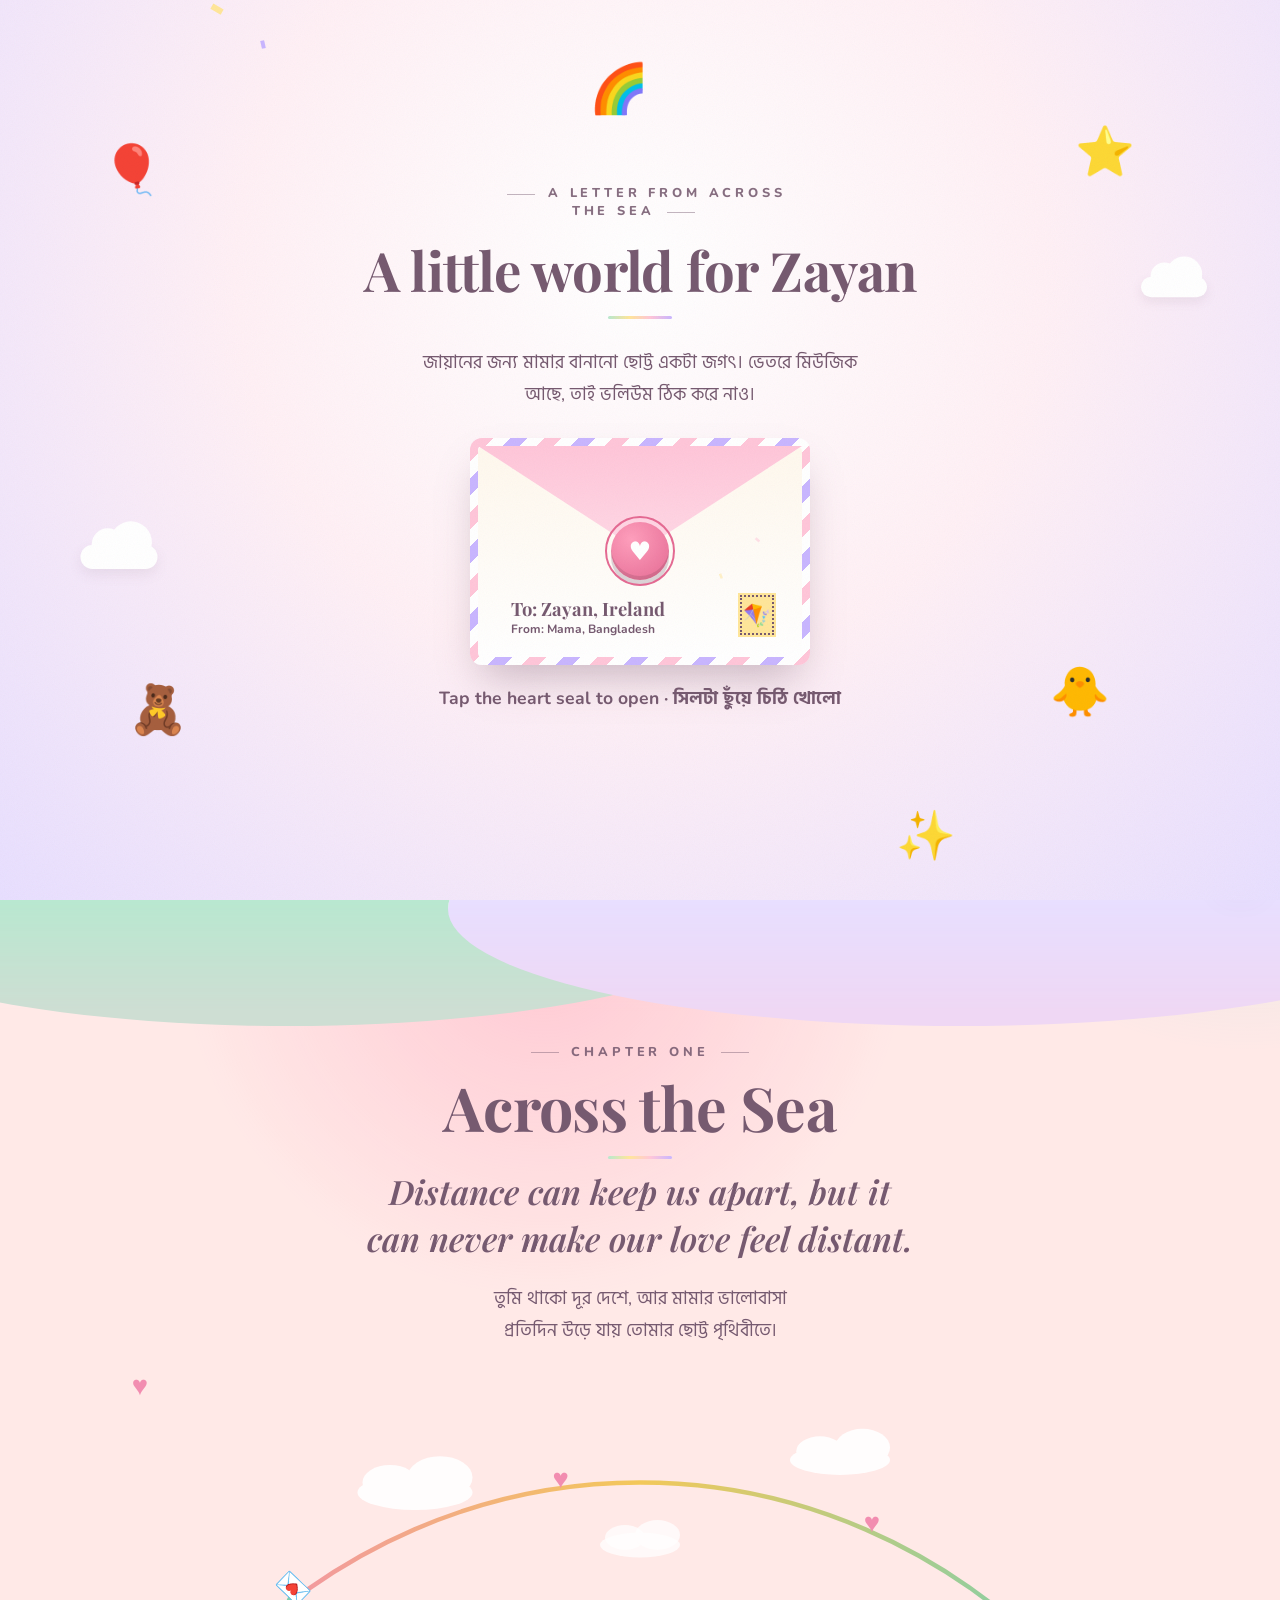
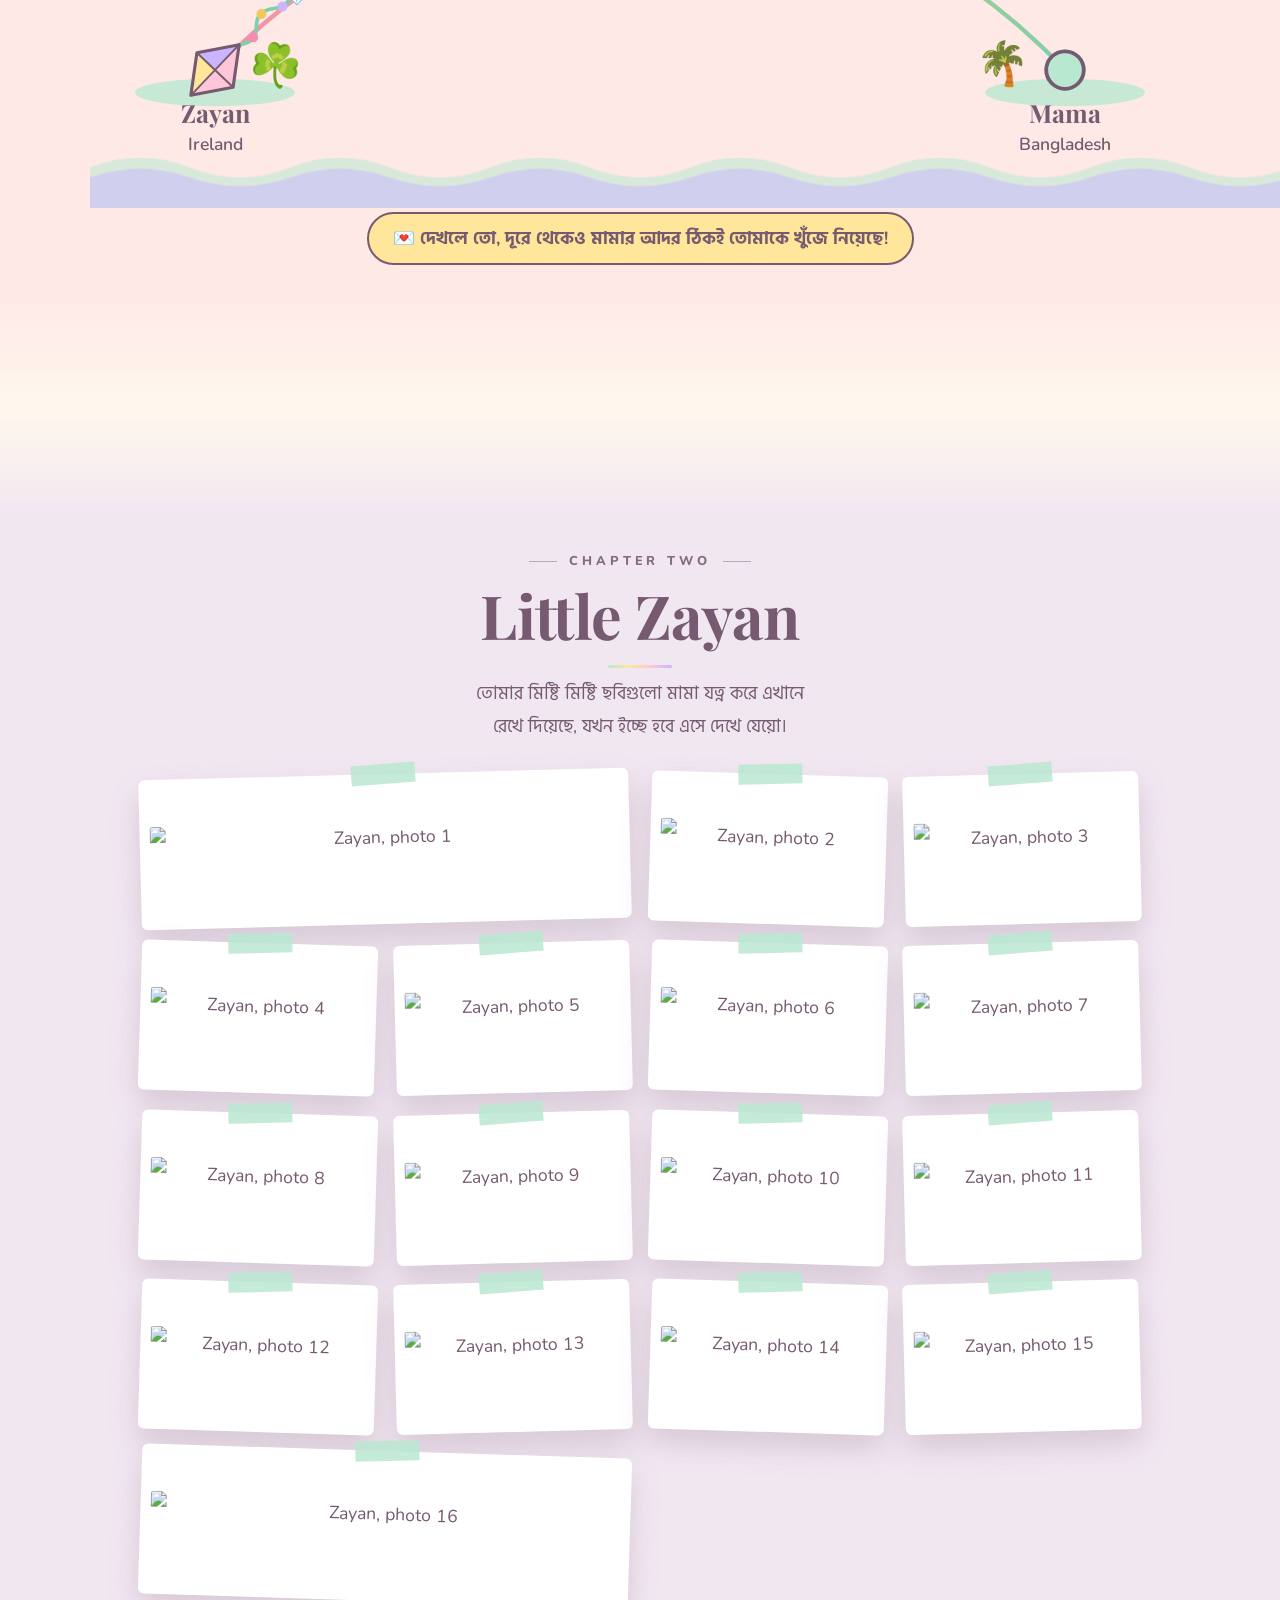
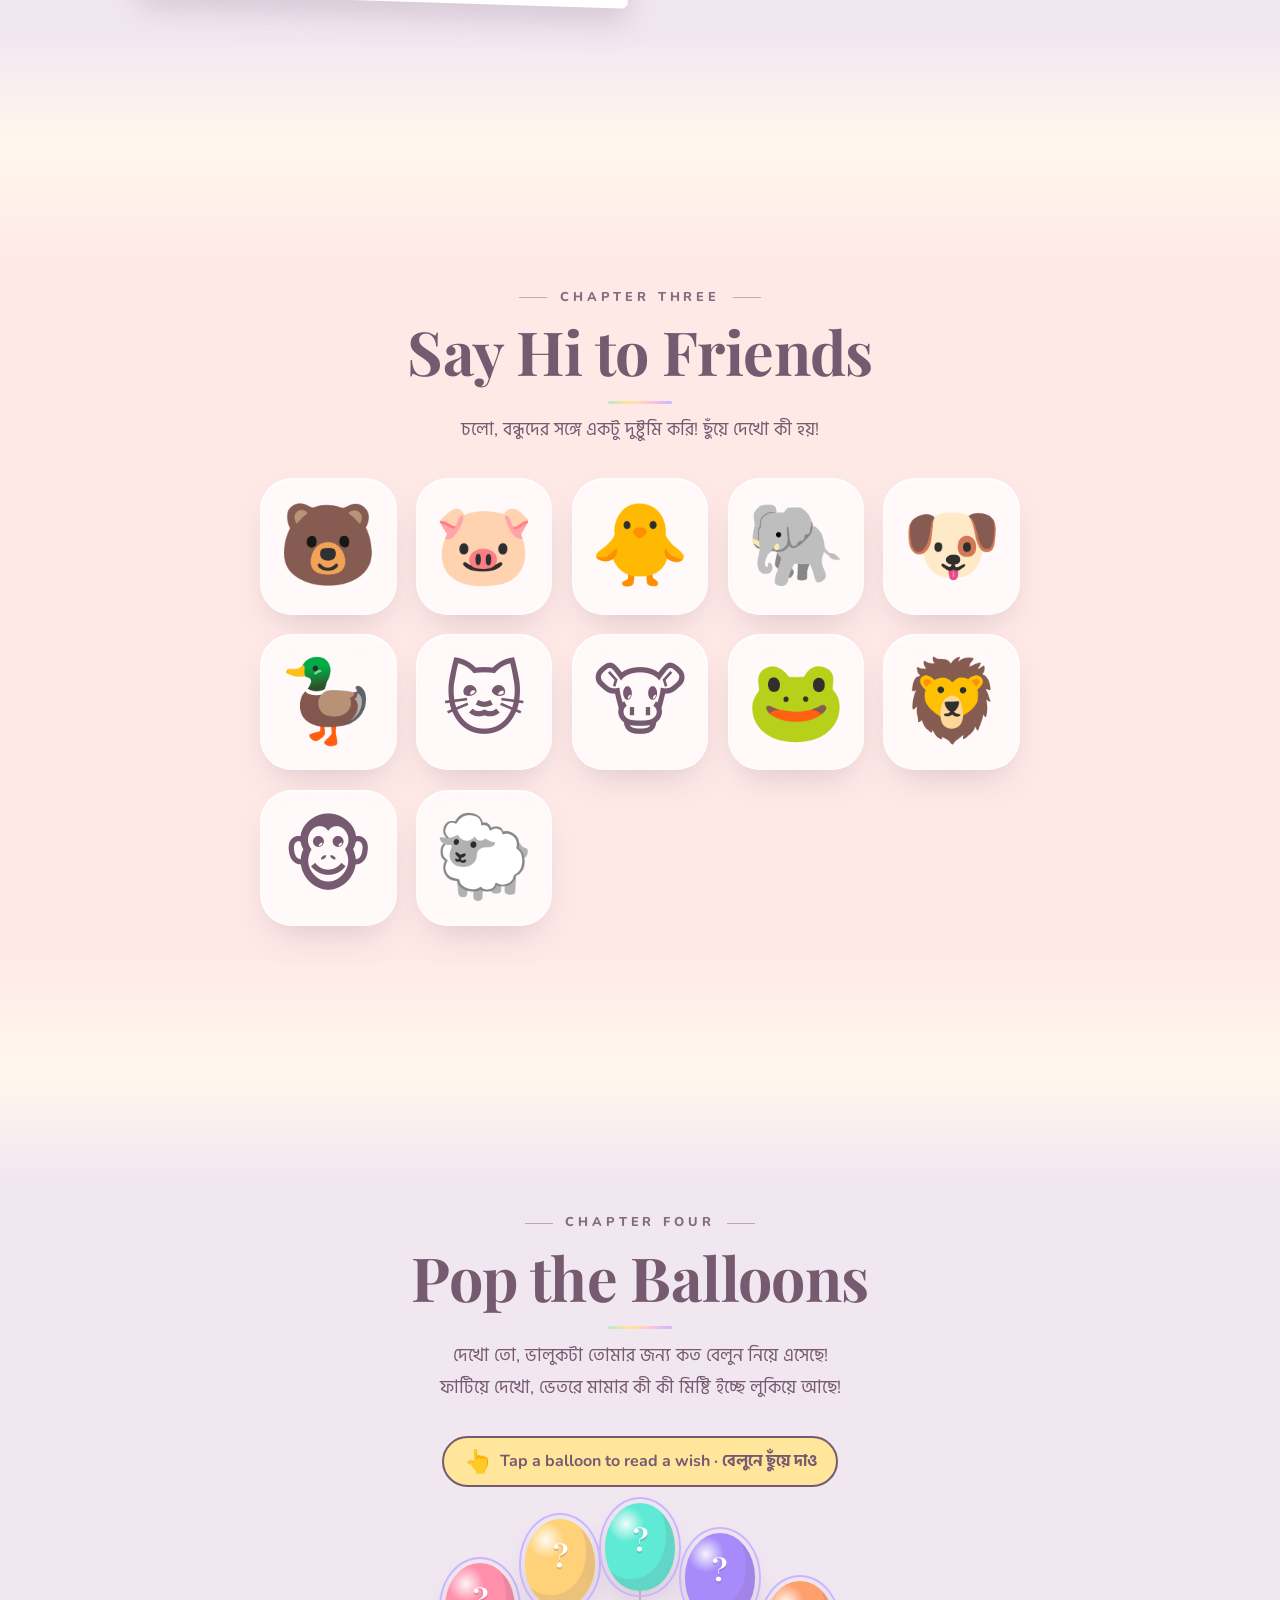
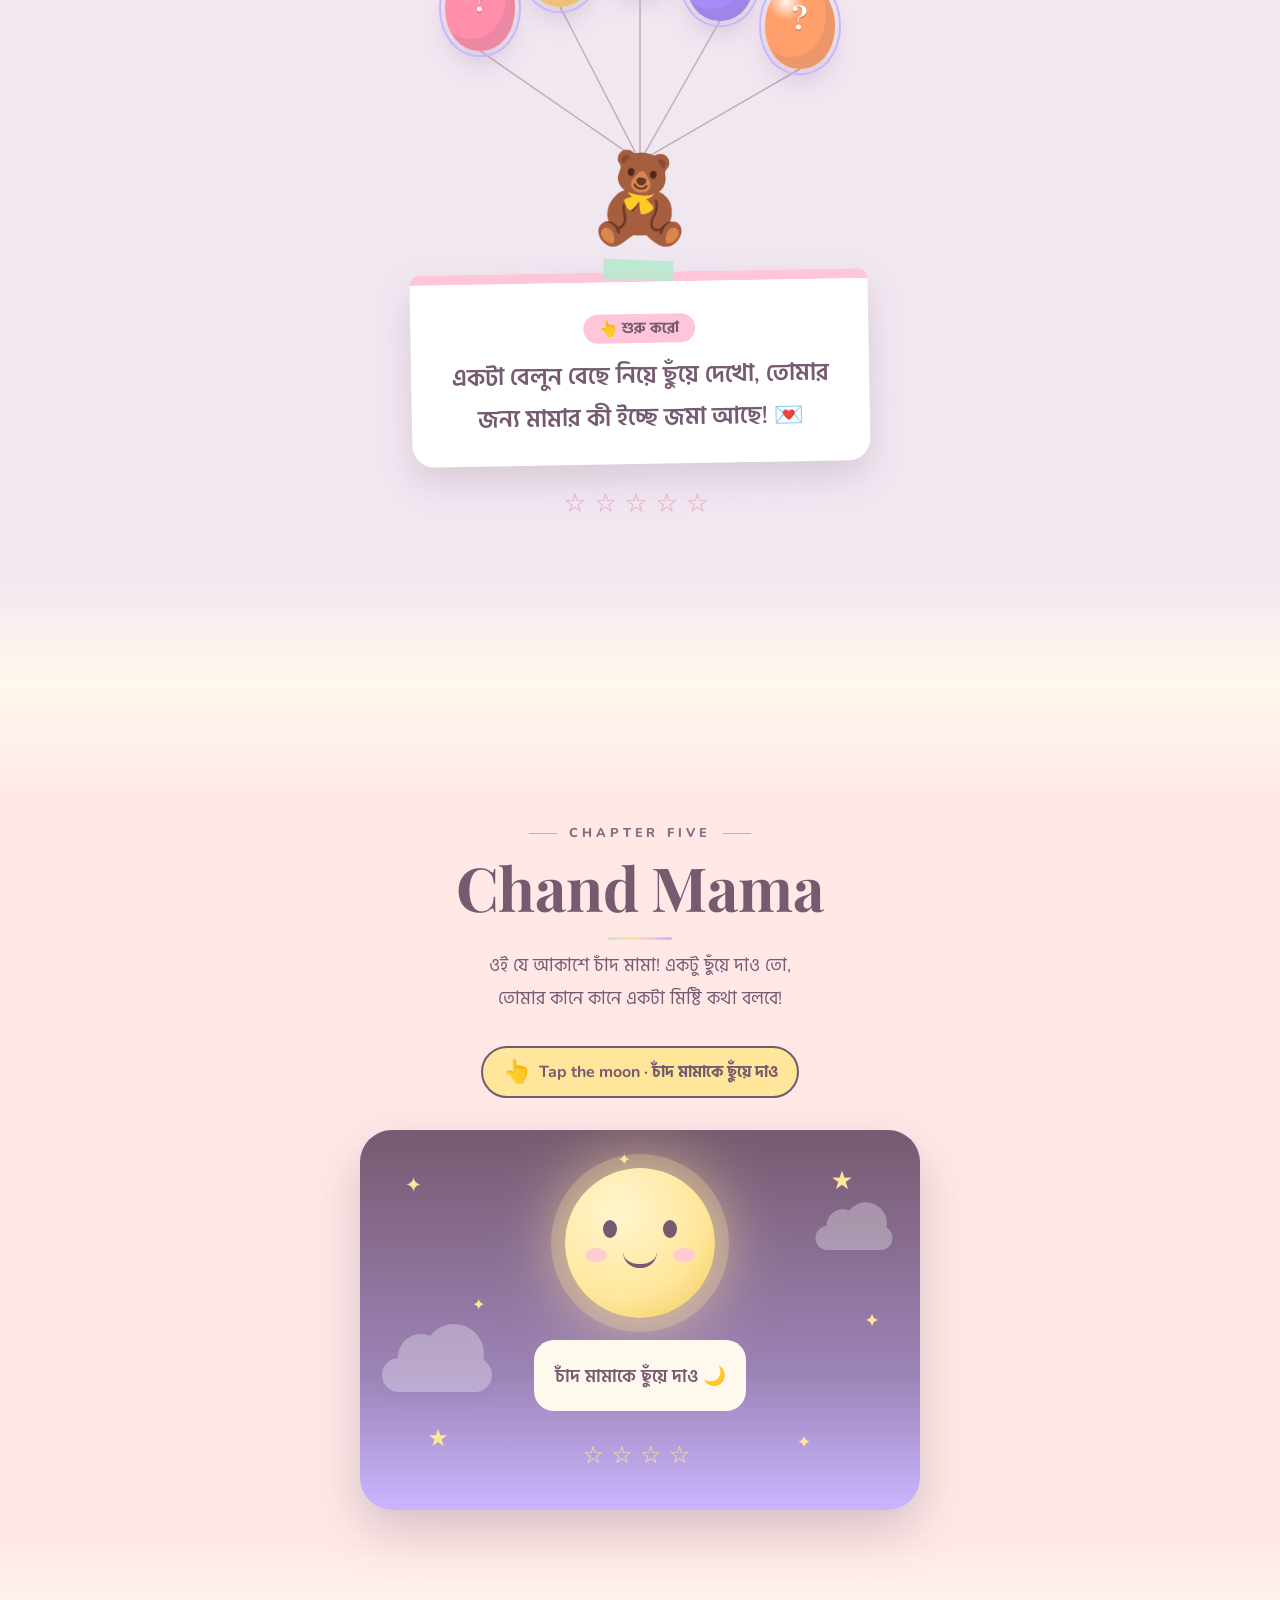
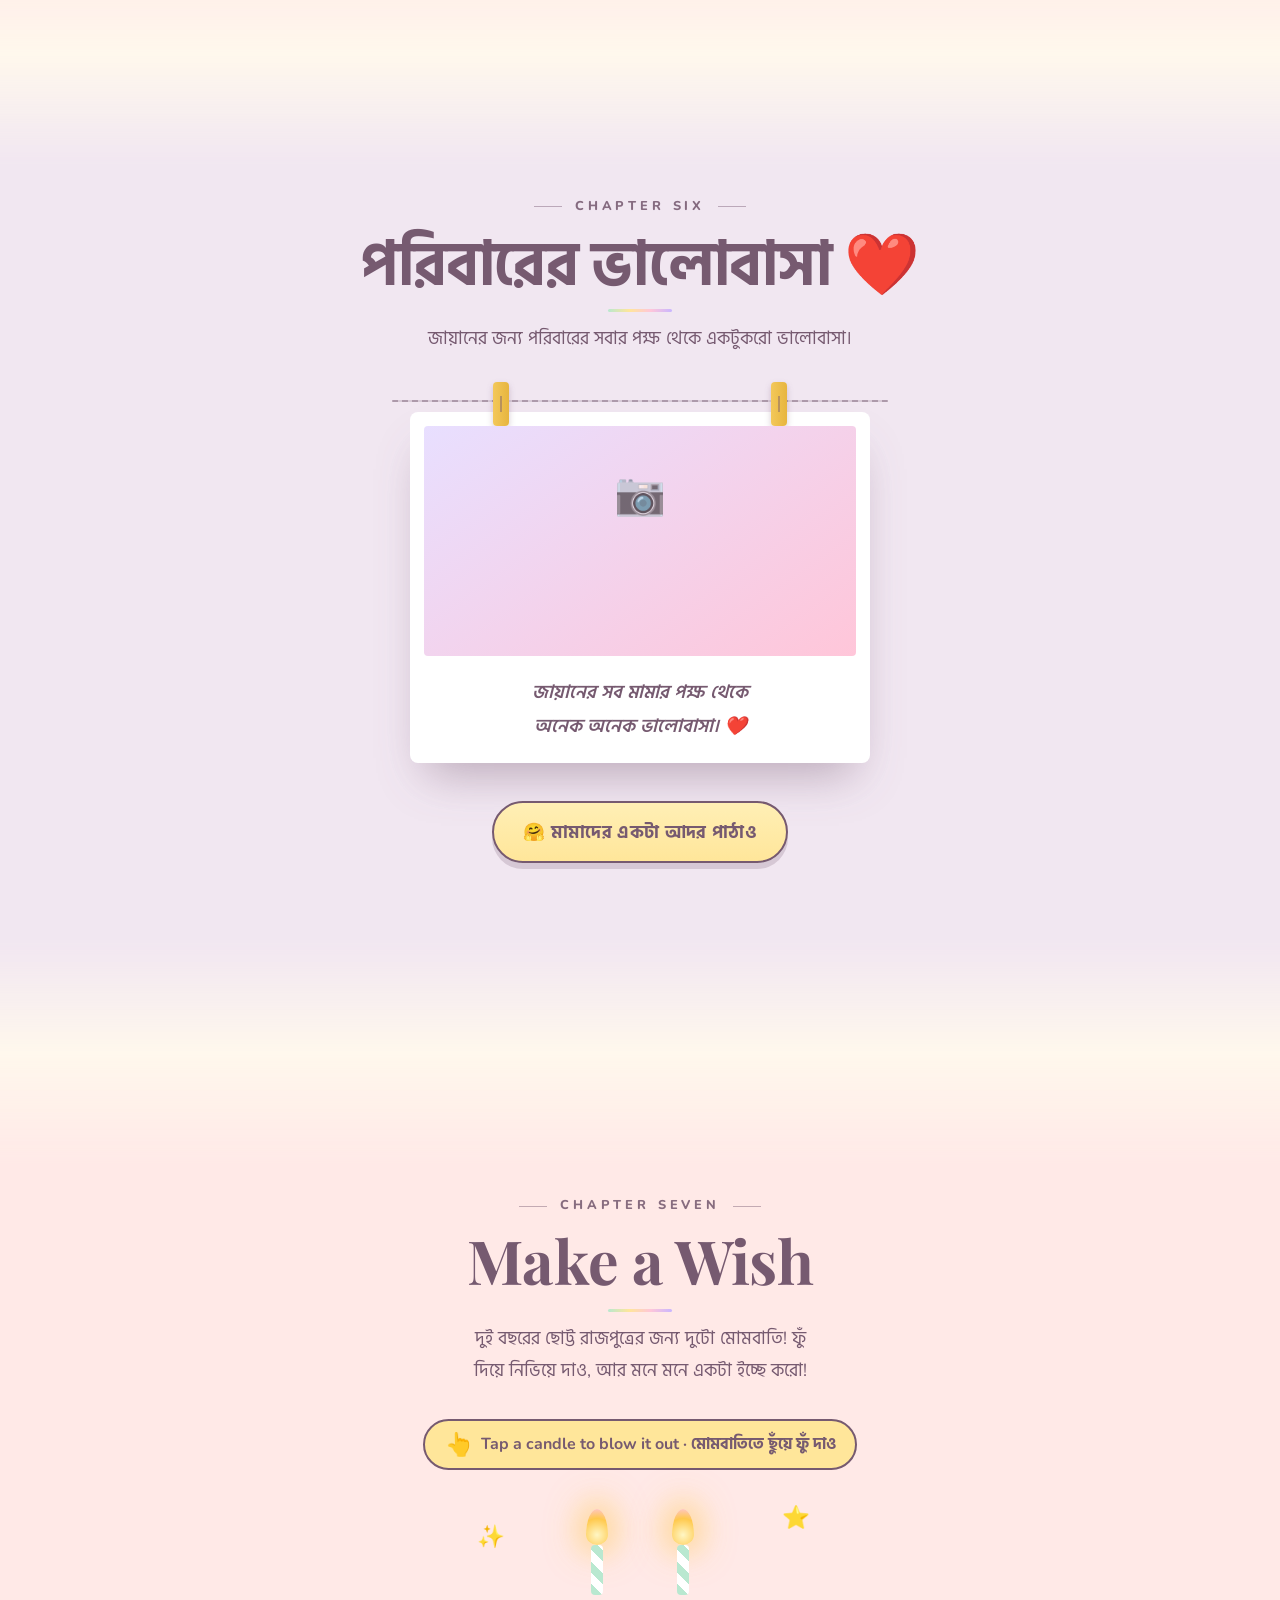
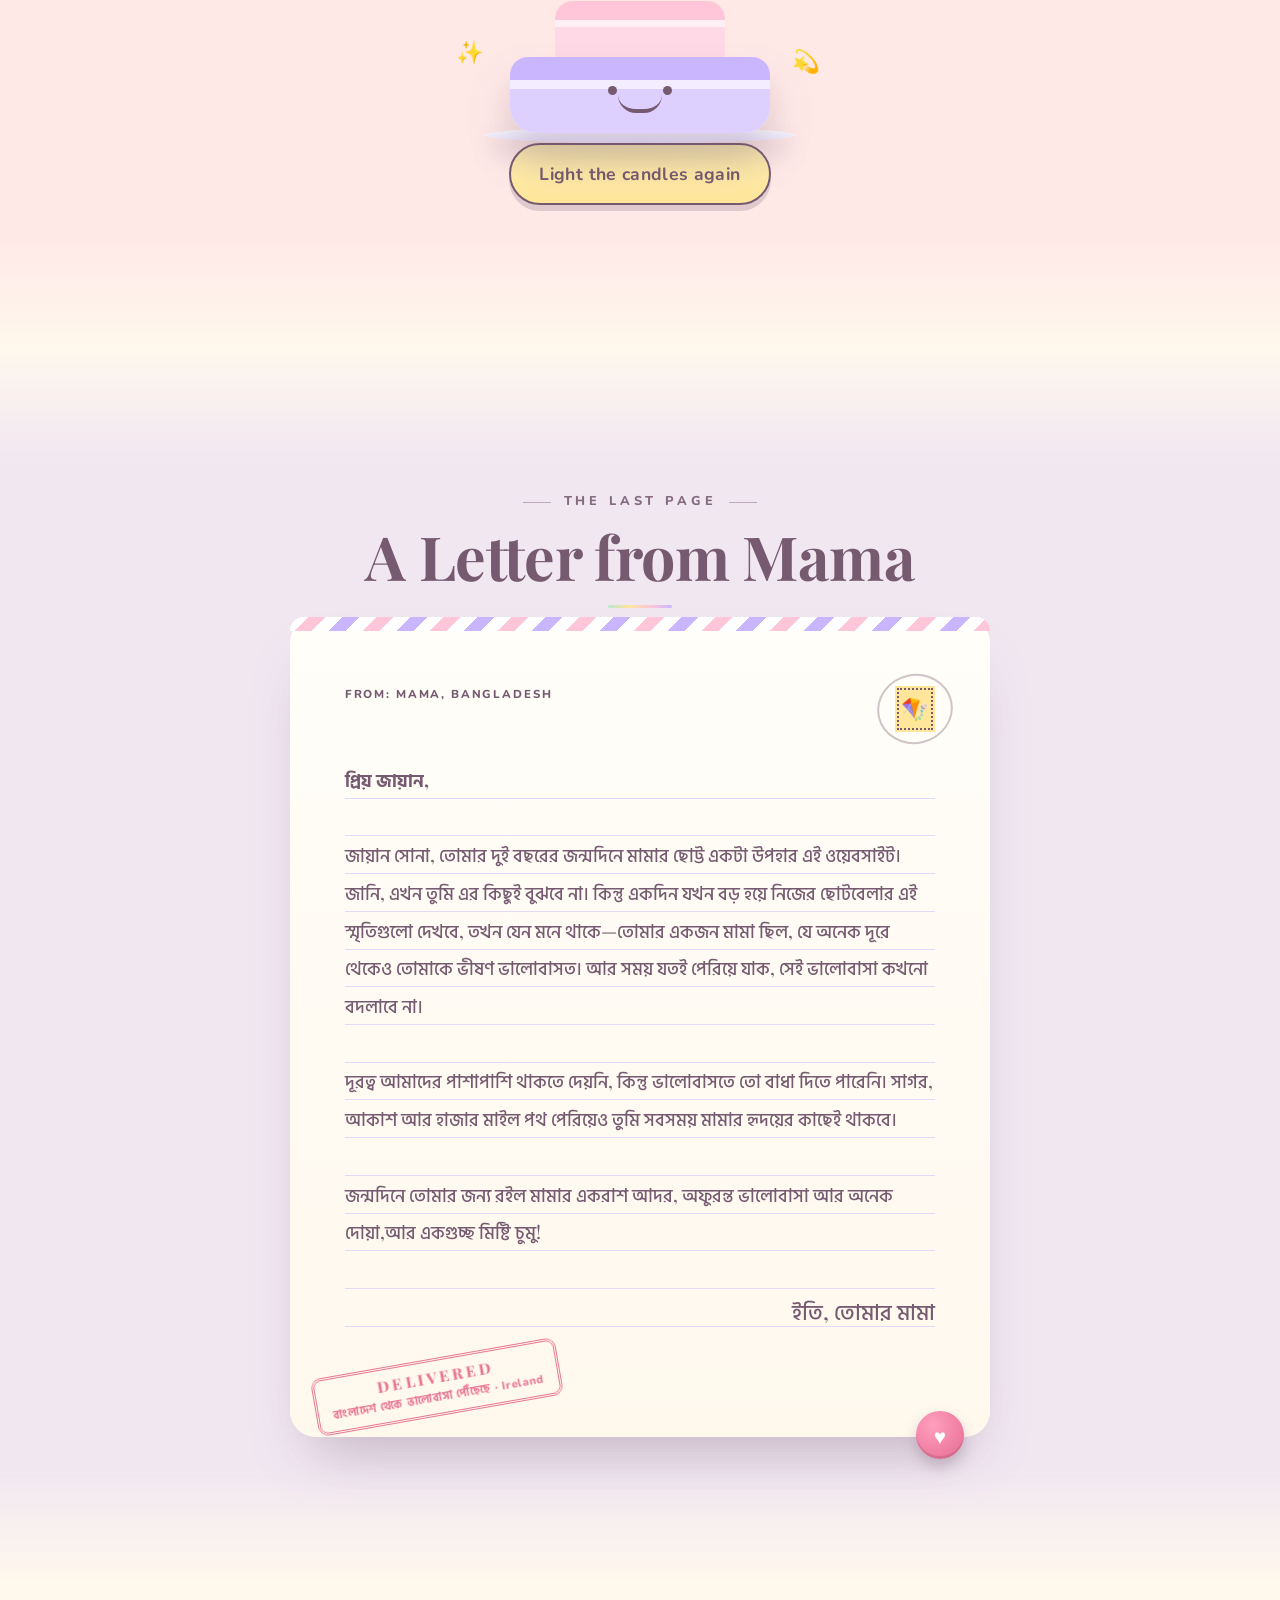
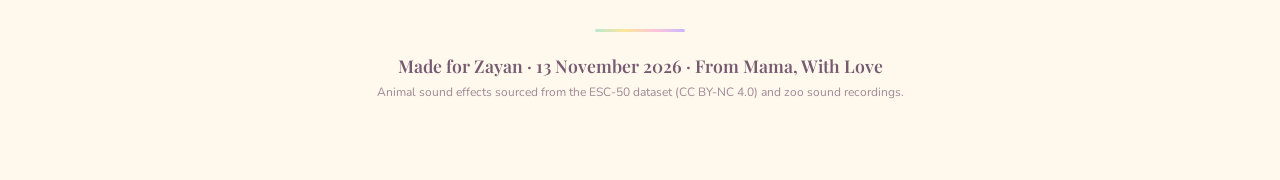
==== commit e4193d49: "add update ui" ====
--- a/images/test.html
+++ b/images/test.html
@@ -249,23 +249,6 @@
 @media (max-width:600px){.plate{width:280px}.map text{font-size:30px}.map .s{font-size:24px}.map .ht{font-size:30px}.map .em{font-size:52px}.map .env{font-size:30px}.paper{font-size:1.05rem;line-height:1.95;--lh:1.95}.bl{width:64px;height:82px;margin-left:-32px}.t1{width:230px}.t2{width:150px}.fr{gap:.8rem}}
 @media (prefers-reduced-motion:reduce){*{animation-duration:.01s!important;animation-delay:0s!important;transition-duration:.01s!important}html{scroll-behavior:auto}.rv{opacity:1;transform:none}}
 
-.cine{position:relative;max-width:820px;margin:2.6rem auto 4.5rem;padding:34px 18px;border-radius:26px;background:linear-gradient(160deg,#8a6a82,#5f4659);box-shadow:0 34px 60px -22px rgba(95,70,89,.65),inset 0 1px 0 rgba(255,255,255,.25)}
-.cine::before,.cine::after{content:"";position:absolute;left:22px;right:22px;height:10px;border-radius:3px;background:repeating-linear-gradient(90deg,rgba(255,248,237,.9) 0 14px,transparent 14px 30px)}
-.cine::before{top:12px}.cine::after{bottom:12px}
-.cine-tag{position:absolute;left:50%;top:-20px;translate:-50% 0;z-index:3;width:max-content;max-width:90%;margin:0;padding:.45rem 1.3rem;border:2px solid var(--plum);border-radius:999px;background:linear-gradient(#FFEFB5,var(--lemon));color:var(--plum);font:700 .95rem/1.4 var(--sans);text-align:center;box-shadow:0 5px 0 rgba(118,90,112,.25)}
-.cine-frame{position:relative;aspect-ratio:16/9;overflow:hidden;border-radius:14px;background:#1b1720;box-shadow:0 0 0 3px rgba(255,248,237,.18),0 0 60px rgba(201,182,255,.35)}
-.cine-frame video{display:block;width:100%;height:100%;object-fit:contain;background:#1b1720}
-.cine-play{position:absolute;inset:0;z-index:2;display:grid;place-content:center;justify-items:center;gap:1rem;padding:0;border:0;background:radial-gradient(circle,rgba(255,198,217,.22),rgba(60,40,58,.6));transition:opacity .5s var(--ease),visibility 0s .5s}
-.cine-btn{position:relative;display:grid;place-items:center;width:88px;height:88px;border:3px solid var(--plum);border-radius:50%;background:linear-gradient(#FFEFB5,var(--lemon));box-shadow:0 8px 0 rgba(118,90,112,.35);transition:transform .3s var(--ease)}
-.cine-btn::before{content:"";position:absolute;inset:-8px;border:2px solid var(--lemon);border-radius:50%;pointer-events:none;animation:ring 2s ease-out infinite}
-.cine-btn::after{content:"";margin-left:8px;border-style:solid;border-width:15px 0 15px 25px;border-color:transparent transparent transparent var(--plum)}
-.cine-play:hover .cine-btn{transform:scale(1.08)}
-.cine-play:active .cine-btn{transform:scale(.94)}
-.cine-cap{padding:.35rem 1rem;border-radius:999px;background:rgba(255,248,237,.92);color:var(--plum);font:700 .95rem/1.4 var(--sans)}
-.cine-frame.on .cine-play{opacity:0;visibility:hidden;pointer-events:none}
-.cine-miss{position:absolute;inset:0;z-index:3;display:none;place-content:center;gap:.4rem;padding:1rem;background:linear-gradient(145deg,#8a6a82,#5f4659);color:#FFF8ED;font:600 1.15rem/1.7 var(--serif);text-align:center}
-.cine-frame.miss .cine-miss{display:grid}
-.cine-frame.miss .cine-play{display:none}
 .hang{position:relative;display:grid;justify-items:center;max-width:460px;margin:0 auto;padding-top:20px}
 .hang::before{content:"";position:absolute;top:14px;left:-4%;right:-4%;height:2px;border-radius:2px;background:repeating-linear-gradient(90deg,rgba(118,90,112,.55) 0 6px,rgba(118,90,112,.2) 6px 10px)}
 .hang-card{position:relative;width:100%;margin-top:6px;padding:14px 14px 22px;border-radius:8px;background:#fff;box-shadow:0 26px 44px -16px rgba(118,90,112,.45);transform-origin:50% -14px;animation:swing 6s ease-in-out infinite alternate}
@@ -284,8 +267,8 @@
 .hug-note{min-height:1.8em;margin:.9rem 0 0;font-weight:700}
 .hug-h{position:absolute;left:50%;top:0;font-size:1.6rem;line-height:1;pointer-events:none;animation:hugUp 1.6s ease-out both}
 @keyframes hugUp{from{opacity:1;transform:translate(-50%,0) scale(.6)}to{opacity:0;transform:translate(calc(-50% + var(--x)),-220px) rotate(var(--r)) scale(1.2)}}
-@media (max-width:600px){.cine{padding:30px 10px;margin-bottom:3.4rem}.cine::before,.cine::after{left:14px;right:14px}.cine-btn{width:72px;height:72px}.cine-btn::after{margin-left:6px;border-width:12px 0 12px 20px}.mamas-caption{font-size:1.05rem}}
-@media (prefers-reduced-motion:reduce){.hang-card,.cine-btn::before{animation:none!important}.hug-h{display:none}}
+@media (max-width:600px){.mamas-caption{font-size:1.05rem}}
+@media (prefers-reduced-motion:reduce){.hang-card{animation:none!important}.hug-h{display:none}}
 </style>
 
 </head>
@@ -398,18 +381,6 @@
   <p class="chap rv">Chapter Six</p>
   <h2 class="rv">পরিবারের ভালোবাসা ❤️</h2>
   <p class="sub rv" style="--d:.1s">জায়ানের জন্য পরিবারের সবার পক্ষ থেকে একটুকরো ভালোবাসা।</p>
-
-  <figure class="cine rv" style="--d:.15s;margin-inline:auto">
-    <figcaption class="cine-tag">🎞️ সবার পক্ষ থেকে জন্মদিনের শুভেচ্ছা</figcaption>
-    <div class="cine-frame" id="cineFrame">
-      <video id="familyVideo" controls playsinline preload="metadata"></video>
-      <button class="cine-play" id="cinePlay" type="button" aria-label="Play the birthday wish video">
-        <span class="cine-btn" aria-hidden="true"></span>
-        <span class="cine-cap">ছুঁয়ে দেখো · Tap to play</span>
-      </button>
-      <div class="cine-miss"><span aria-hidden="true">🎞️</span><span>ভিডিওটি খুব শিগগিরই আসছে!</span></div>
-    </div>
-  </figure>
 
   <div class="hang rv" style="--d:.2s">
     <div class="hang-card">
@@ -630,35 +601,18 @@
     var sh=document.createElement("span");sh.className="shoot";sh.style.setProperty("--y",(8+Math.random()*30)+"%");night.appendChild(sh);setTimeout(function(){sh.remove()},1100)}
 };
 
-window.ZM={pause:function(){clearTimeout(tm)},resume:function(){clearTimeout(tm);if(on)tune()}};
 })();
 
 const FAMILY_WISH_CONFIG = {
-  video: "videos/family-wish.mp4",
-  poster: "",
   image: "images/mama.jpg",
   caption: "জায়ানের সব মামার পক্ষ থেকে অনেক অনেক ভালোবাসা। ❤️"
 };
 
 (function setupFamilyWishes() {
   const $ = id => document.getElementById(id);
-  const video = $("familyVideo"), frame = $("cineFrame"), play = $("cinePlay");
   const photo = $("mamasPhoto"), box = $("hangPhoto"), caption = $("mamasCaption");
   const hug = $("hug"), note = $("hugNote"), wrap = $("hugWrap");
-  if (!video || !frame || !play || !photo || !box || !caption || !hug) return;
-
-  const music = { pause() { window.ZM && window.ZM.pause(); }, resume() { window.ZM && window.ZM.resume(); } };
-
-  video.addEventListener("error", () => frame.classList.add("miss"));
-  video.addEventListener("play", () => { frame.classList.add("on"); music.pause(); });
-  video.addEventListener("pause", music.resume);
-  video.addEventListener("ended", () => { frame.classList.remove("on"); music.resume(); });
-  play.addEventListener("click", () => {
-    const p = video.play();
-    if (p && p.catch) p.catch(() => frame.classList.add("miss"));
-  });
-  if (FAMILY_WISH_CONFIG.poster) video.poster = FAMILY_WISH_CONFIG.poster;
-  video.src = FAMILY_WISH_CONFIG.video;
+  if (!photo || !box || !caption || !hug) return;
 
   photo.addEventListener("load", () => box.classList.add("ok"));
   photo.addEventListener("error", () => box.classList.remove("ok"));
